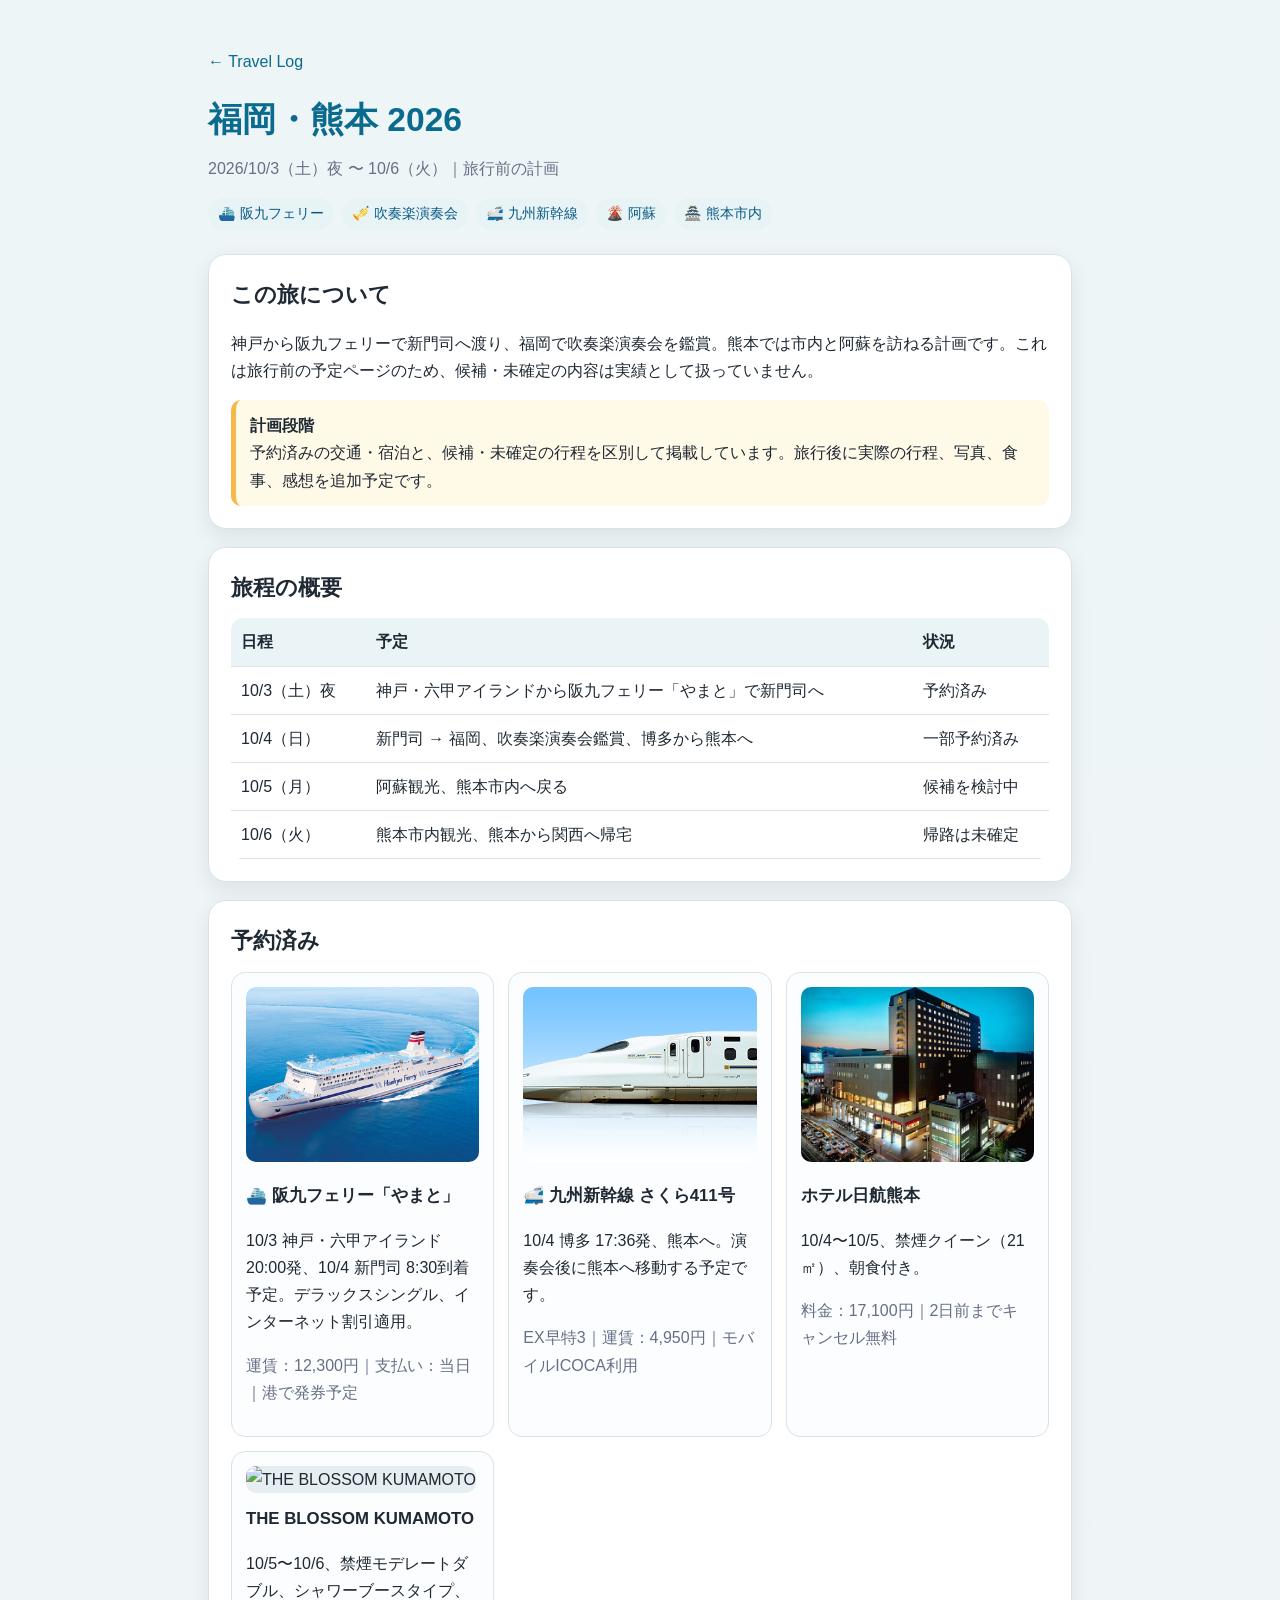
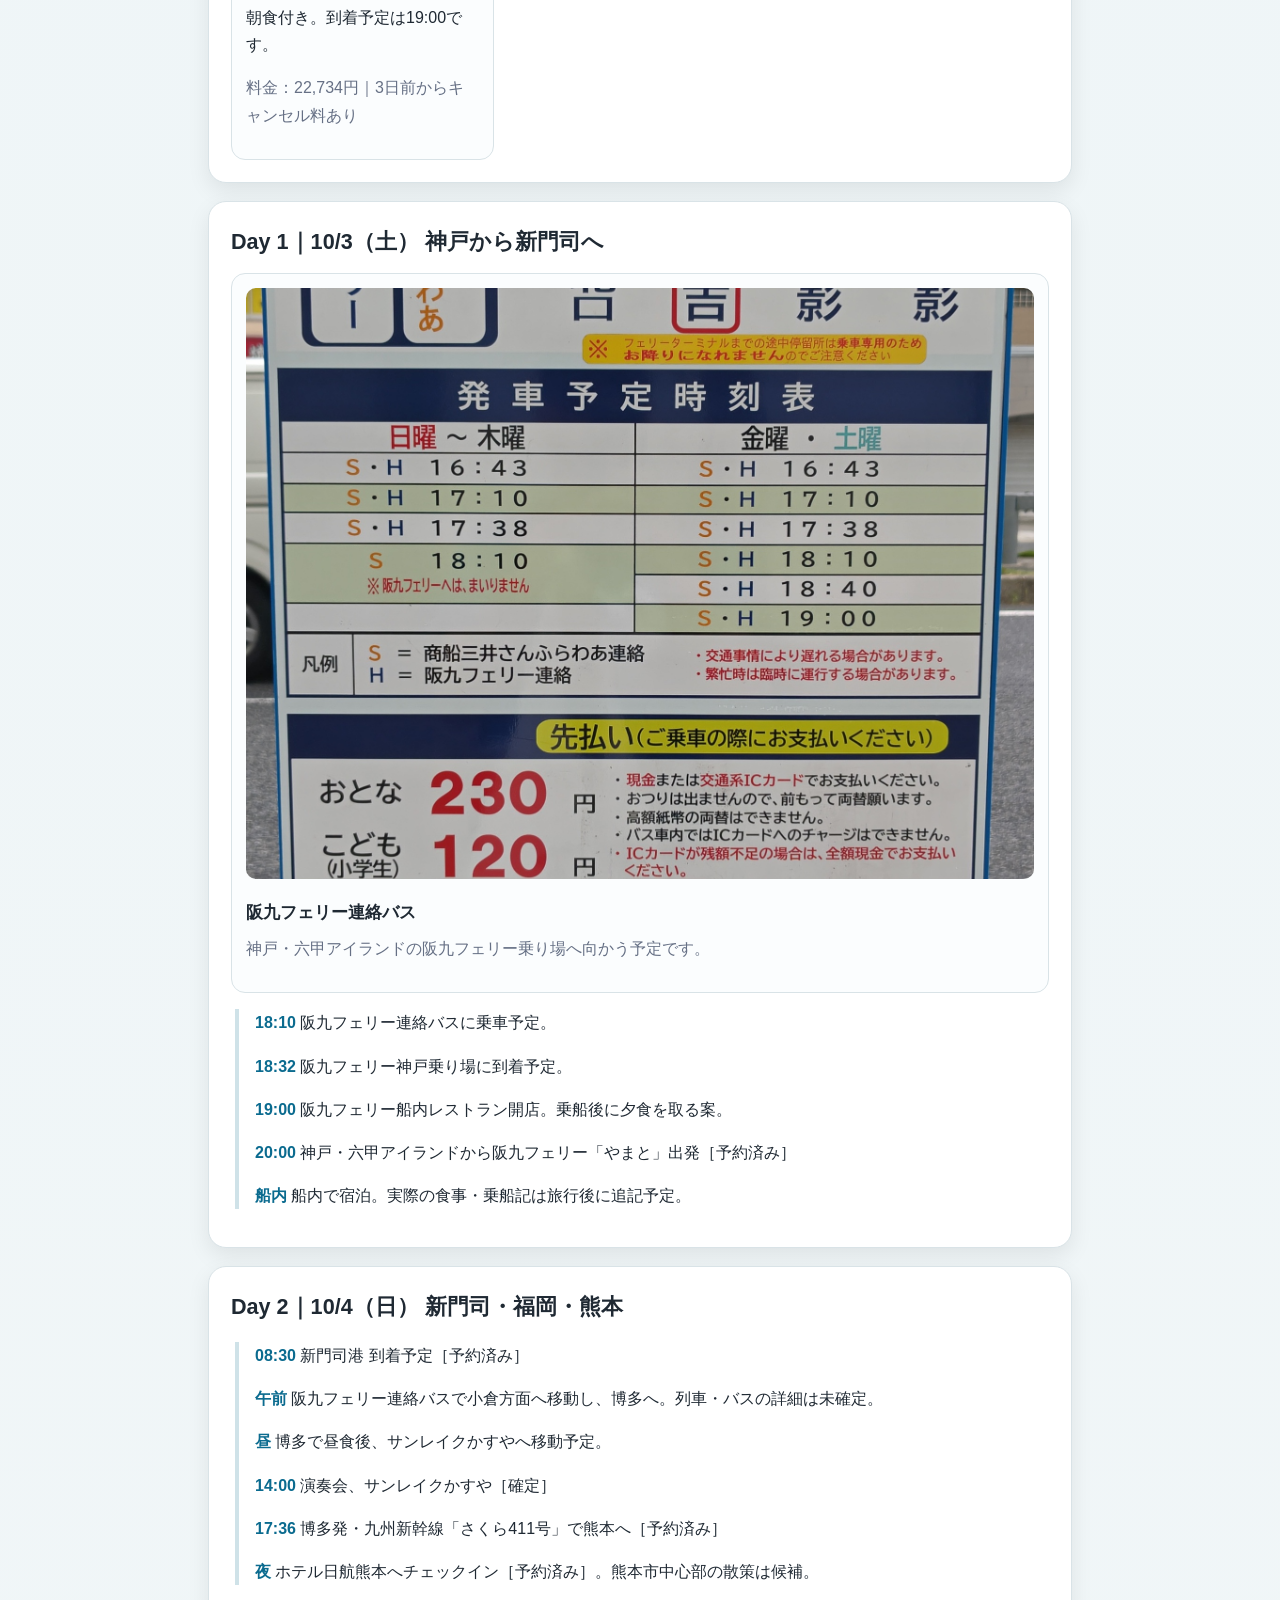
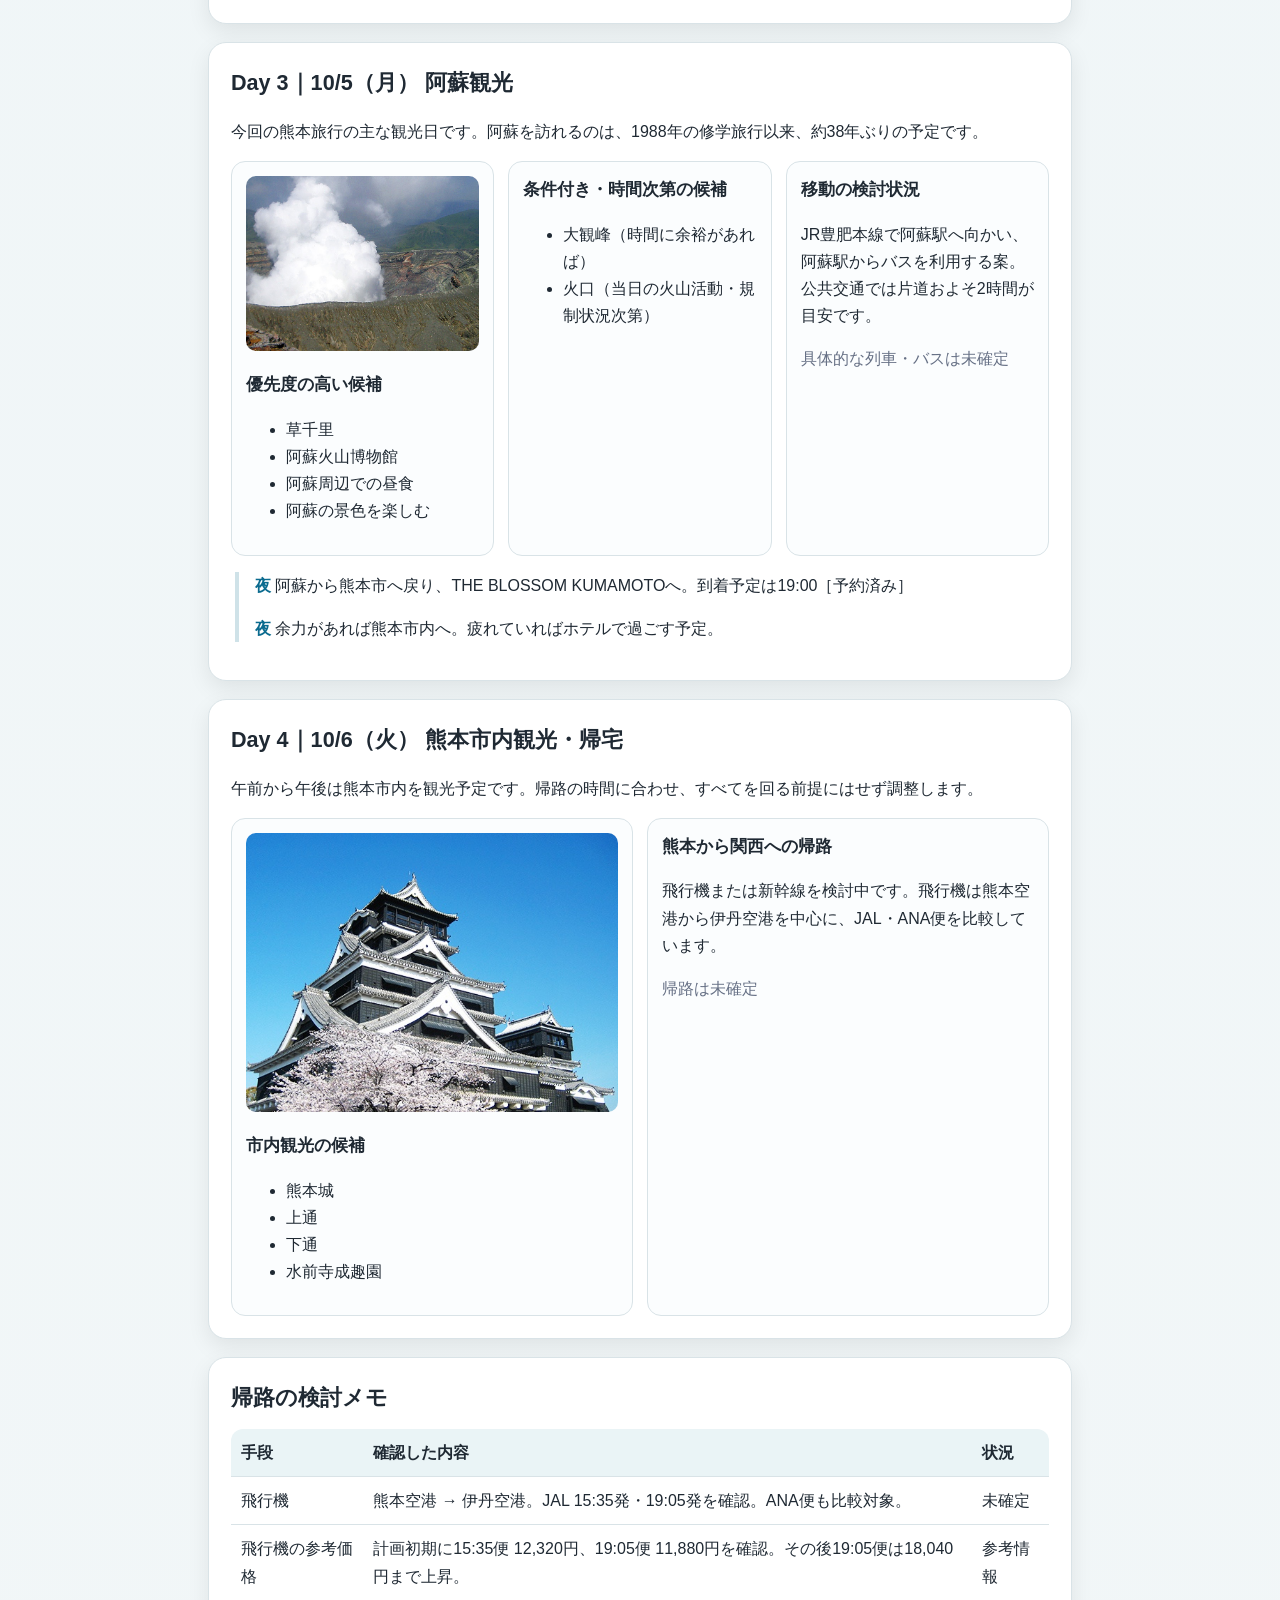
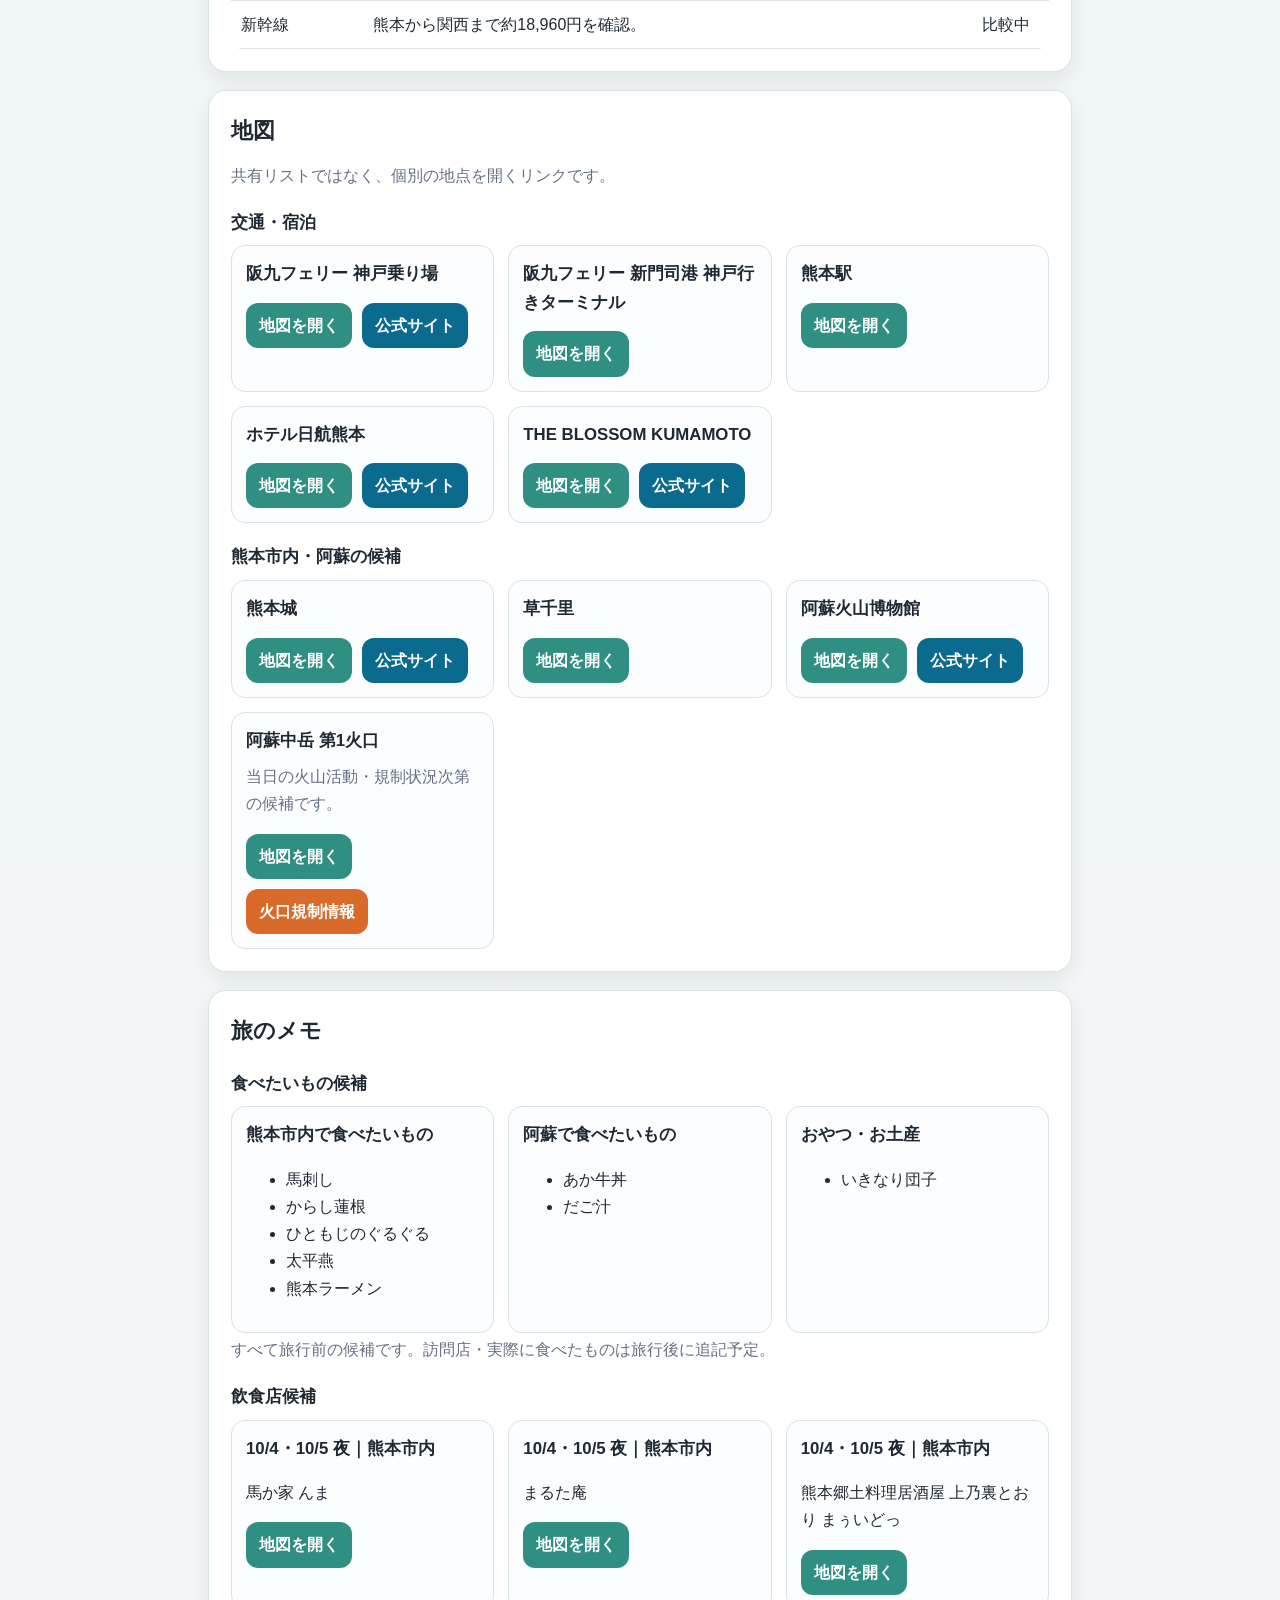
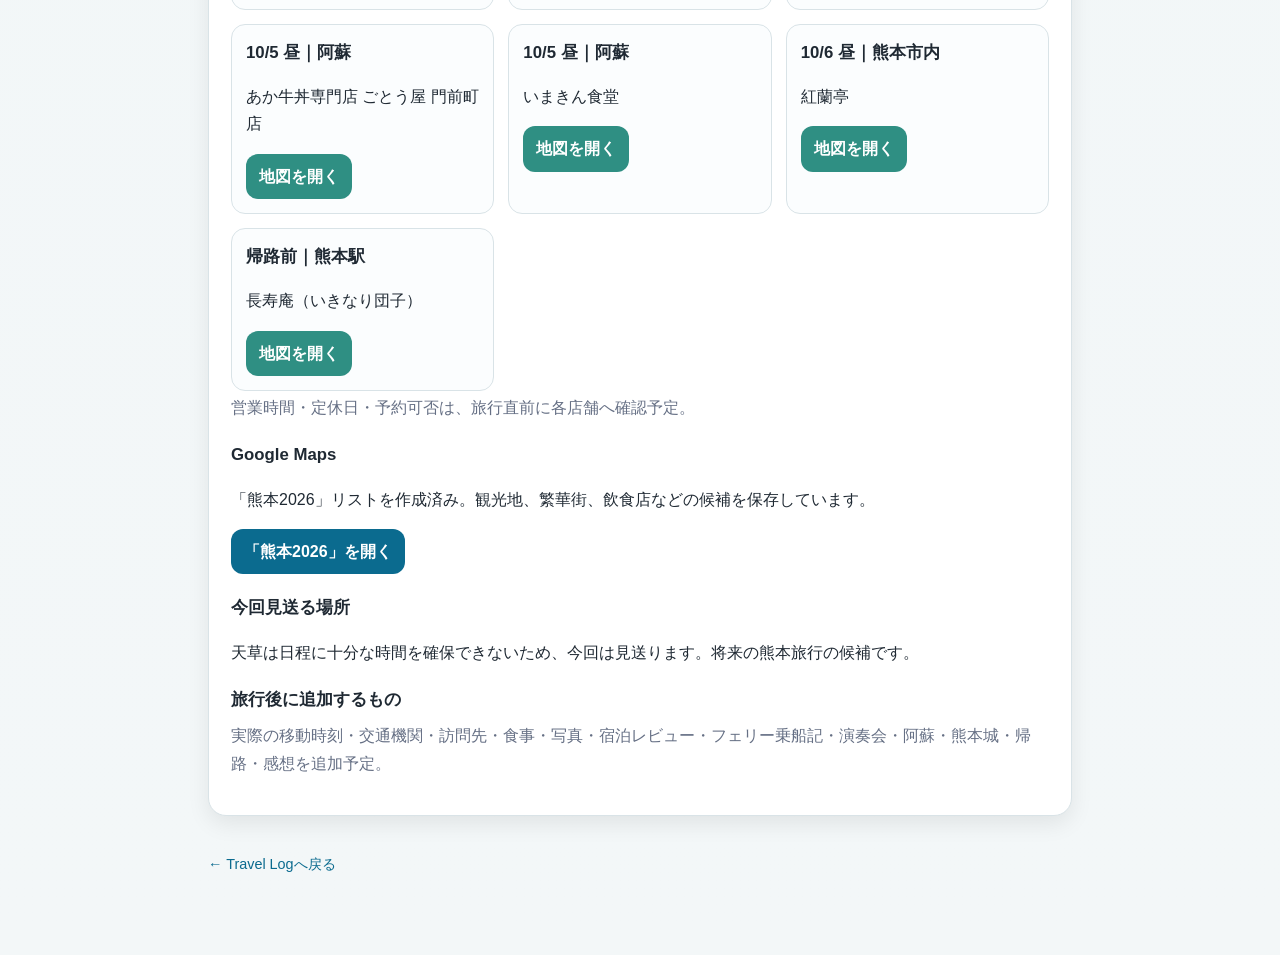
==== 2026/fukuoka-kumamoto/index.html @ e97a5bc7 "20260927 fukuoka-kumamoto" ====
<!doctype html>
<html lang="ja">
<head>
  <meta charset="utf-8">
  <meta name="viewport" content="width=device-width,initial-scale=1">
  <title>福岡・熊本 2026 | Travel Log</title>
  <link rel="stylesheet" href="../../css/style.css">

  <!-- Cloudflare Web Analytics -->
  <script defer src="https://static.cloudflareinsights.com/beacon.min.js" data-cf-beacon='{"token": "0c024e4877604c50bf842f92238aa0e1"}'></script>
  <!-- End Cloudflare Web Analytics -->
</head>
<body>
<main>
  <header>
    <p><a href="../../index.html">← Travel Log</a></p>
    <h1>福岡・熊本 2026</h1>
    <p class="meta">2026/10/3（土）夜 〜 10/6（火）｜旅行前の計画</p>
    <div class="badges">
      <span class="badge">⛴️ 阪九フェリー</span>
      <span class="badge">🎺 吹奏楽演奏会</span>
      <span class="badge">🚅 九州新幹線</span>
      <span class="badge">🌋 阿蘇</span>
      <span class="badge">🏯 熊本市内</span>
    </div>
  </header>

  <section class="card">
    <h2>この旅について</h2>
    <p>神戸から阪九フェリーで新門司へ渡り、福岡で吹奏楽演奏会を鑑賞。熊本では市内と阿蘇を訪ねる計画です。これは旅行前の予定ページのため、候補・未確定の内容は実績として扱っていません。</p>
    <div class="note">
      <strong>計画段階</strong><br>
      予約済みの交通・宿泊と、候補・未確定の行程を区別して掲載しています。旅行後に実際の行程、写真、食事、感想を追加予定です。
    </div>
  </section>

  <section class="card">
    <h2>旅程の概要</h2>
    <table>
      <thead>
        <tr><th>日程</th><th>予定</th><th>状況</th></tr>
      </thead>
      <tbody>
        <tr><td>10/3（土）夜</td><td>神戸・六甲アイランドから阪九フェリー「やまと」で新門司へ</td><td>予約済み</td></tr>
        <tr><td>10/4（日）</td><td>新門司 → 福岡、吹奏楽演奏会鑑賞、博多から熊本へ</td><td>一部予約済み</td></tr>
        <tr><td>10/5（月）</td><td>阿蘇観光、熊本市内へ戻る</td><td>候補を検討中</td></tr>
        <tr><td>10/6（火）</td><td>熊本市内観光、熊本から関西へ帰宅</td><td>帰路は未確定</td></tr>
      </tbody>
    </table>
  </section>

  <section class="card">
    <h2>予約済み</h2>
    <div class="place-grid">
      <div class="place">
        <img class="place-photo" src="images/other_yamato.jpg" alt="阪九フェリー やまと" loading="lazy">
        <h3>⛴️ 阪九フェリー「やまと」</h3>
        <p>10/3 神戸・六甲アイランド 20:00発、10/4 新門司 8:30到着予定。デラックスシングル、インターネット割引適用。</p>
        <p class="meta">運賃：12,300円｜支払い：当日｜港で発券予定</p>
      </div>
      <div class="place">
        <img class="place-photo" src="images/other_sakura.jpg" alt="九州新幹線 さくら" loading="lazy">
        <h3>🚅 九州新幹線 さくら411号</h3>
        <p>10/4 博多 17:36発、熊本へ。演奏会後に熊本へ移動する予定です。</p>
        <p class="meta">EX早特3｜運賃：4,950円｜モバイルICOCA利用</p>
      </div>
      <div class="place">
        <img class="place-photo" src="images/hotel_nikkokumamoto.png" alt="ホテル日航熊本" loading="lazy">
        <h3>ホテル日航熊本</h3>
        <p>10/4〜10/5、禁煙クイーン（21㎡）、朝食付き。</p>
        <p class="meta">料金：17,100円｜2日前までキャンセル無料</p>
      </div>
      <div class="place">
        <img class="place-photo" src="images/hotel_blossomkumamoto.png" alt="THE BLOSSOM KUMAMOTO" loading="lazy">
        <h3>THE BLOSSOM KUMAMOTO</h3>
        <p>10/5〜10/6、禁煙モデレートダブル、シャワーブースタイプ、朝食付き。到着予定は19:00です。</p>
        <p class="meta">料金：22,734円｜3日前からキャンセル料あり</p>
      </div>
    </div>
  </section>

  <section class="card">
    <h2>Day 1｜10/3（土） 神戸から新門司へ</h2>
    <div class="place-grid">
      <div class="place">
        <img class="place-photo" src="images/other_hankyuferrybus.JPG" alt="阪九フェリー神戸乗り場へ向かうバス停" loading="lazy">
        <h3>阪九フェリー連絡バス</h3>
        <p class="meta">神戸・六甲アイランドの阪九フェリー乗り場へ向かう予定です。</p>
      </div>
    </div>
    <div class="timeline">
      <p><span class="time">18:10</span> 阪九フェリー連絡バスに乗車予定。</p>
      <p><span class="time">18:32</span> 阪九フェリー神戸乗り場に到着予定。</p>
      <p><span class="time">19:00</span> 阪九フェリー船内レストラン開店。乗船後に夕食を取る案。</p>
      <p><span class="time">20:00</span> 神戸・六甲アイランドから阪九フェリー「やまと」出発［予約済み］</p>
      <p><span class="time">船内</span> 船内で宿泊。実際の食事・乗船記は旅行後に追記予定。</p>
    </div>
  </section>

  <section class="card">
    <h2>Day 2｜10/4（日） 新門司・福岡・熊本</h2>
    <div class="timeline">
      <p><span class="time">08:30</span> 新門司港 到着予定［予約済み］</p>
      <p><span class="time">午前</span> 阪九フェリー連絡バスで小倉方面へ移動し、博多へ。列車・バスの詳細は未確定。</p>
      <p><span class="time">昼</span> 博多で昼食後、サンレイクかすやへ移動予定。</p>
      <p><span class="time">14:00</span> 演奏会、サンレイクかすや［確定］</p>
      <p><span class="time">17:36</span> 博多発・九州新幹線「さくら411号」で熊本へ［予約済み］</p>
      <p><span class="time">夜</span> ホテル日航熊本へチェックイン［予約済み］。熊本市中心部の散策は候補。</p>
    </div>
  </section>

  <section class="card">
    <h2>Day 3｜10/5（月） 阿蘇観光</h2>
    <p>今回の熊本旅行の主な観光日です。阿蘇を訪れるのは、1988年の修学旅行以来、約38年ぶりの予定です。</p>
    <div class="place-grid">
      <div class="place">
        <img class="place-photo" src="images/other_aso.jpg" alt="阿蘇" loading="lazy">
        <h3>優先度の高い候補</h3>
        <ul>
          <li>草千里</li>
          <li>阿蘇火山博物館</li>
          <li>阿蘇周辺での昼食</li>
          <li>阿蘇の景色を楽しむ</li>
        </ul>
      </div>
      <div class="place">
        <h3>条件付き・時間次第の候補</h3>
        <ul>
          <li>大観峰（時間に余裕があれば）</li>
          <li>火口（当日の火山活動・規制状況次第）</li>
        </ul>
      </div>
      <div class="place">
        <h3>移動の検討状況</h3>
        <p>JR豊肥本線で阿蘇駅へ向かい、阿蘇駅からバスを利用する案。公共交通では片道およそ2時間が目安です。</p>
        <p class="meta">具体的な列車・バスは未確定</p>
      </div>
    </div>
    <div class="timeline">
      <p><span class="time">夜</span> 阿蘇から熊本市へ戻り、THE BLOSSOM KUMAMOTOへ。到着予定は19:00［予約済み］</p>
      <p><span class="time">夜</span> 余力があれば熊本市内へ。疲れていればホテルで過ごす予定。</p>
    </div>
  </section>

  <section class="card">
    <h2>Day 4｜10/6（火） 熊本市内観光・帰宅</h2>
    <p>午前から午後は熊本市内を観光予定です。帰路の時間に合わせ、すべてを回る前提にはせず調整します。</p>
    <div class="place-grid">
      <div class="place">
        <img class="place-photo" src="images/other_kumamotojo.jpg" alt="熊本城" loading="lazy">
        <h3>市内観光の候補</h3>
        <ul>
          <li>熊本城</li>
          <li>上通</li>
          <li>下通</li>
          <li>水前寺成趣園</li>
        </ul>
      </div>
      <div class="place">
        <h3>熊本から関西への帰路</h3>
        <p>飛行機または新幹線を検討中です。飛行機は熊本空港から伊丹空港を中心に、JAL・ANA便を比較しています。</p>
        <p class="meta">帰路は未確定</p>
      </div>
    </div>
  </section>

  <section class="card">
    <h2>帰路の検討メモ</h2>
    <table>
      <thead>
        <tr><th>手段</th><th>確認した内容</th><th>状況</th></tr>
      </thead>
      <tbody>
        <tr><td>飛行機</td><td>熊本空港 → 伊丹空港。JAL 15:35発・19:05発を確認。ANA便も比較対象。</td><td>未確定</td></tr>
        <tr><td>飛行機の参考価格</td><td>計画初期に15:35便 12,320円、19:05便 11,880円を確認。その後19:05便は18,040円まで上昇。</td><td>参考情報</td></tr>
        <tr><td>新幹線</td><td>熊本から関西まで約18,960円を確認。</td><td>比較中</td></tr>
      </tbody>
    </table>
  </section>

  <section class="card">
    <h2>地図</h2>
    <p class="meta">共有リストではなく、個別の地点を開くリンクです。</p>
    <h3>交通・宿泊</h3>
    <div class="place-grid">
      <div class="place">
        <h3>阪九フェリー 神戸乗り場</h3>
        <div class="button-row">
          <a class="button secondary" href="https://maps.app.goo.gl/vDX3DubuxHHua3Qx8" target="_blank" rel="noopener">地図を開く</a>
          <a class="button" href="https://www.han9f.co.jp/" target="_blank" rel="noopener">公式サイト</a>
        </div>
      </div>
      <div class="place">
        <h3>阪九フェリー 新門司港 神戸行きターミナル</h3>
        <div class="button-row">
          <a class="button secondary" href="https://maps.app.goo.gl/SnzYdfah27Cgk9i98" target="_blank" rel="noopener">地図を開く</a>
        </div>
      </div>
      <div class="place">
        <h3>熊本駅</h3>
        <div class="button-row">
          <a class="button secondary" href="https://maps.app.goo.gl/HDaE3aZCy8epn8R88" target="_blank" rel="noopener">地図を開く</a>
        </div>
      </div>
      <div class="place">
        <h3>ホテル日航熊本</h3>
        <div class="button-row">
          <a class="button secondary" href="https://maps.app.goo.gl/GD3pMfa78LuK81sn6" target="_blank" rel="noopener">地図を開く</a>
          <a class="button" href="https://nikko-kumamoto.co.jp/" target="_blank" rel="noopener">公式サイト</a>
        </div>
      </div>
      <div class="place">
        <h3>THE BLOSSOM KUMAMOTO</h3>
        <div class="button-row">
          <a class="button secondary" href="https://maps.app.goo.gl/rBSebyi8wD3H2qhm7" target="_blank" rel="noopener">地図を開く</a>
          <a class="button" href="https://www.jrk-hotels.co.jp/Kumamoto/" target="_blank" rel="noopener">公式サイト</a>
        </div>
      </div>
    </div>
    <h3>熊本市内・阿蘇の候補</h3>
    <div class="place-grid">
      <div class="place">
        <h3>熊本城</h3>
        <div class="button-row">
          <a class="button secondary" href="https://maps.app.goo.gl/HKz99BaNLBRVAtDQ7" target="_blank" rel="noopener">地図を開く</a>
          <a class="button" href="https://castle.kumamoto-guide.jp/" target="_blank" rel="noopener">公式サイト</a>
        </div>
      </div>
      <div class="place">
        <h3>草千里</h3>
        <div class="button-row">
          <a class="button secondary" href="https://maps.app.goo.gl/GfqpwT7FCfYALSiw6" target="_blank" rel="noopener">地図を開く</a>
        </div>
      </div>
      <div class="place">
        <h3>阿蘇火山博物館</h3>
        <div class="button-row">
          <a class="button secondary" href="https://maps.app.goo.gl/TD3xXcCqLLiMMCBb7" target="_blank" rel="noopener">地図を開く</a>
          <a class="button" href="https://asomuse.jp/" target="_blank" rel="noopener">公式サイト</a>
        </div>
      </div>
      <div class="place">
        <h3>阿蘇中岳 第1火口</h3>
        <p class="meta">当日の火山活動・規制状況次第の候補です。</p>
        <div class="button-row">
          <a class="button secondary" href="https://maps.app.goo.gl/Ax4ZLXFwHjq72H9S9" target="_blank" rel="noopener">地図を開く</a>
          <a class="button accent" href="https://www.aso-volcano.jp/" target="_blank" rel="noopener">火口規制情報</a>
        </div>
      </div>
    </div>
  </section>

  <section class="card">
    <h2>旅のメモ</h2>
    <h3>食べたいもの候補</h3>
    <div class="place-grid">
      <div class="place">
        <h3>熊本市内で食べたいもの</h3>
        <ul>
          <li>馬刺し</li>
          <li>からし蓮根</li>
          <li>ひともじのぐるぐる</li>
          <li>太平燕</li>
          <li>熊本ラーメン</li>
        </ul>
      </div>
      <div class="place">
        <h3>阿蘇で食べたいもの</h3>
        <ul>
          <li>あか牛丼</li>
          <li>だご汁</li>
        </ul>
      </div>
      <div class="place">
        <h3>おやつ・お土産</h3>
        <ul>
          <li>いきなり団子</li>
        </ul>
      </div>
    </div>
    <p class="meta">すべて旅行前の候補です。訪問店・実際に食べたものは旅行後に追記予定。</p>
    <h3>飲食店候補</h3>
    <div class="place-grid">
      <div class="place">
        <h3>10/4・10/5 夜｜熊本市内</h3>
        <p>馬か家 んま</p>
        <div class="button-row">
          <a class="button secondary" href="https://maps.app.goo.gl/zhsts8KTVavUEynr7" target="_blank" rel="noopener">地図を開く</a>
        </div>
      </div>
      <div class="place">
        <h3>10/4・10/5 夜｜熊本市内</h3>
        <p>まるた庵</p>
        <div class="button-row">
          <a class="button secondary" href="https://maps.app.goo.gl/P9LoUwKSpuniPgQ18" target="_blank" rel="noopener">地図を開く</a>
        </div>
      </div>
      <div class="place">
        <h3>10/4・10/5 夜｜熊本市内</h3>
        <p>熊本郷土料理居酒屋 上乃裏とおり まぅいどっ</p>
        <div class="button-row">
          <a class="button secondary" href="https://maps.app.goo.gl/GYxENbLEgB3WcSqA9" target="_blank" rel="noopener">地図を開く</a>
        </div>
      </div>
      <div class="place">
        <h3>10/5 昼｜阿蘇</h3>
        <p>あか牛丼専門店 ごとう屋 門前町店</p>
        <div class="button-row">
          <a class="button secondary" href="https://maps.app.goo.gl/WgizgoGZ43qmZzW4A" target="_blank" rel="noopener">地図を開く</a>
        </div>
      </div>
      <div class="place">
        <h3>10/5 昼｜阿蘇</h3>
        <p>いまきん食堂</p>
        <div class="button-row">
          <a class="button secondary" href="https://maps.app.goo.gl/5D3wp8bxic4fYks16" target="_blank" rel="noopener">地図を開く</a>
        </div>
      </div>
      <div class="place">
        <h3>10/6 昼｜熊本市内</h3>
        <p>紅蘭亭</p>
        <div class="button-row">
          <a class="button secondary" href="https://maps.app.goo.gl/DnodKLffwJfY4shJ7" target="_blank" rel="noopener">地図を開く</a>
        </div>
      </div>
      <div class="place">
        <h3>帰路前｜熊本駅</h3>
        <p>長寿庵（いきなり団子）</p>
        <div class="button-row">
          <a class="button secondary" href="https://maps.app.goo.gl/s5JjTfBzedAHP5SQ9" target="_blank" rel="noopener">地図を開く</a>
        </div>
      </div>
    </div>
    <p class="meta">営業時間・定休日・予約可否は、旅行直前に各店舗へ確認予定。</p>
    <h3>Google Maps</h3>
    <p>「熊本2026」リストを作成済み。観光地、繁華街、飲食店などの候補を保存しています。</p>
    <div class="button-row">
      <a class="button" href="https://maps.app.goo.gl/i3bZfHiESnJZJgGG7" target="_blank" rel="noopener">「熊本2026」を開く</a>
    </div>
    <h3>今回見送る場所</h3>
    <p>天草は日程に十分な時間を確保できないため、今回は見送ります。将来の熊本旅行の候補です。</p>
    <h3>旅行後に追加するもの</h3>
    <p class="meta">実際の移動時刻・交通機関・訪問先・食事・写真・宿泊レビュー・フェリー乗船記・演奏会・阿蘇・熊本城・帰路・感想を追加予定。</p>
  </section>

  <footer>
    <p><a href="../../index.html">← Travel Logへ戻る</a></p>
  </footer>
</main>
</body>
</html>
---- css/style.css ----
:root{
  --bg:#f3f7f8;
  --card:#ffffff;
  --ink:#1f2933;
  --muted:#667085;
  --brand:#0b6b8f;
  --brand2:#2f8f83;
  --accent:#d86b2a;
  --line:#d9e3e7;
  --shadow:0 8px 22px rgba(0,0,0,.08);
}
*{box-sizing:border-box}
body{
  margin:0;
  font-family:-apple-system,BlinkMacSystemFont,"Segoe UI","Hiragino Sans","Yu Gothic",Meiryo,sans-serif;
  color:var(--ink);
  background:linear-gradient(180deg,#eef5f7 0%,var(--bg) 100%);
  line-height:1.7;
}
main{max-width:900px;margin:0 auto;padding:32px 18px 64px}
header{margin:16px 0 24px}
h1{color:var(--brand);font-size:2.1rem;margin:.2em 0}
h2{font-size:1.35rem;margin:0 0 12px}
h3{font-size:1.05rem;margin:20px 0 8px}
a{color:var(--brand);text-decoration:none}
a:hover{text-decoration:underline}
.card{
  background:var(--card);
  border:1px solid var(--line);
  border-radius:18px;
  padding:22px;
  margin:18px 0;
  box-shadow:var(--shadow);
}
.badges{display:flex;flex-wrap:wrap;gap:8px;margin:12px 0}
.badge{
  display:inline-block;
  padding:4px 10px;
  border-radius:999px;
  background:#e7f3f5;
  color:#075985;
  font-size:.88rem;
}
.meta{color:var(--muted);margin:.2em 0 1em}
.button-row{display:flex;flex-wrap:wrap;gap:10px;margin-top:14px}
.button{
  display:inline-block;
  padding:9px 13px;
  border-radius:12px;
  background:var(--brand);
  color:white;
  font-weight:700;
}
.button:hover{text-decoration:none;filter:brightness(.96)}
.button.secondary{background:var(--brand2)}
.button.accent{background:var(--accent)}
.timeline{
  border-left:4px solid #cfe2e8;
  padding-left:16px;
  margin-left:4px;
}
.time{
  font-weight:700;
  color:var(--brand);
  white-space:nowrap;
}
table{
  width:100%;
  border-collapse:collapse;
  background:white;
  border-radius:12px;
  overflow:hidden;
}
td,th{
  border-bottom:1px solid var(--line);
  padding:10px;
  vertical-align:top;
}
th{background:#eaf4f6;text-align:left}
.place-grid{
  display:grid;
  grid-template-columns:repeat(auto-fit,minmax(240px,1fr));
  gap:14px;
}
.place{
  border:1px solid var(--line);
  border-radius:14px;
  padding:14px;
  background:#fbfdfe;
}
.place-photo{
  width:100%;
  aspect-ratio:4/3;
  object-fit:cover;
  border-radius:10px;
  margin-bottom:12px;
  background:#e7eef1;
}
.archive-image-link{
  display:block;
}
.archive-map{
  display:block;
  width:100%;
  border:1px solid var(--line);
  border-radius:12px;
  background:#e7eef1;
}
.archive-document-grid{
  display:grid;
  grid-template-columns:repeat(auto-fit,minmax(260px,1fr));
  gap:14px;
}
.archive-document-grid img{
  display:block;
  width:100%;
  border:1px solid var(--line);
  border-radius:12px;
  background:#e7eef1;
}
.archive-ticket-grid{
  display:grid;
  grid-template-columns:repeat(auto-fit,minmax(300px,1fr));
  gap:14px;
  margin-top:18px;
}
.archive-ticket-grid img{
  display:block;
  width:100%;
  border:1px solid var(--line);
  border-radius:12px;
  background:#e7eef1;
}
.archive-feature{
  display:grid;
  grid-template-columns:minmax(200px,300px) 1fr;
  gap:18px;
  align-items:center;
  margin:18px 0;
  padding:14px;
  border:1px solid var(--line);
  border-radius:14px;
  background:#fbfdfe;
}
.archive-feature img{
  display:block;
  width:100%;
  border-radius:10px;
  border:1px solid var(--line);
}
.archive-feature h3{margin-top:0}
.archive-postcard-grid{
  display:grid;
  grid-template-columns:repeat(auto-fit,minmax(190px,1fr));
  gap:14px;
}
.archive-postcard-grid figure{
  margin:0;
  border:1px solid var(--line);
  border-radius:12px;
  overflow:hidden;
  background:#fbfdfe;
}
.archive-postcard-grid img{
  display:block;
  width:100%;
  aspect-ratio:4/3;
  object-fit:cover;
  background:#e7eef1;
}
.archive-postcard-grid figcaption{
  padding:8px 10px;
  font-weight:700;
}
.place h3{margin-top:0}
.food-grid{
  display:grid;
  grid-template-columns:repeat(auto-fit,minmax(150px,1fr));
  gap:12px;
  margin:8px 0 14px;
}
.food-item{
  border:1px solid var(--line);
  border-radius:12px;
  overflow:hidden;
  background:#fbfdfe;
}
.food-item img{
  display:block;
  width:100%;
  aspect-ratio:4/3;
  object-fit:cover;
  background:#e7eef1;
}
.food-item span{
  display:block;
  padding:8px 10px;
  font-weight:700;
}
.weather-grid{
  display:grid;
  grid-template-columns:repeat(auto-fit,minmax(140px,1fr));
  gap:12px;
  margin:12px 0;
}
.weather-item{
  border:1px solid var(--line);
  border-radius:12px;
  padding:12px;
  background:#fbfdfe;
}
.weather-item strong,
.weather-item span{
  display:block;
}
.weather-main{
  margin:6px 0;
  font-weight:700;
}
.note{
  background:#fff9e8;
  border-left:5px solid #f5b84b;
  padding:12px 14px;
  border-radius:10px;
}
footer{color:var(--muted);font-size:.9rem;margin-top:36px}
@media (prefers-color-scheme: dark){
  :root{--bg:#0f1720;--card:#17212b;--ink:#e5edf2;--muted:#a8b3bd;--line:#2b3945;--shadow:0 8px 24px rgba(0,0,0,.25)}
  body{background:#0f1720}
  .badge{background:#123348;color:#b9ecff}
  table{background:var(--card)}
  th{background:#152c38}
  .place{background:#14202a}
  .archive-postcard-grid figure{background:#14202a}
  .archive-feature{background:#14202a}
  .food-item{background:#14202a}
  .weather-item{background:#14202a}
  .note{background:#2b2412}
}
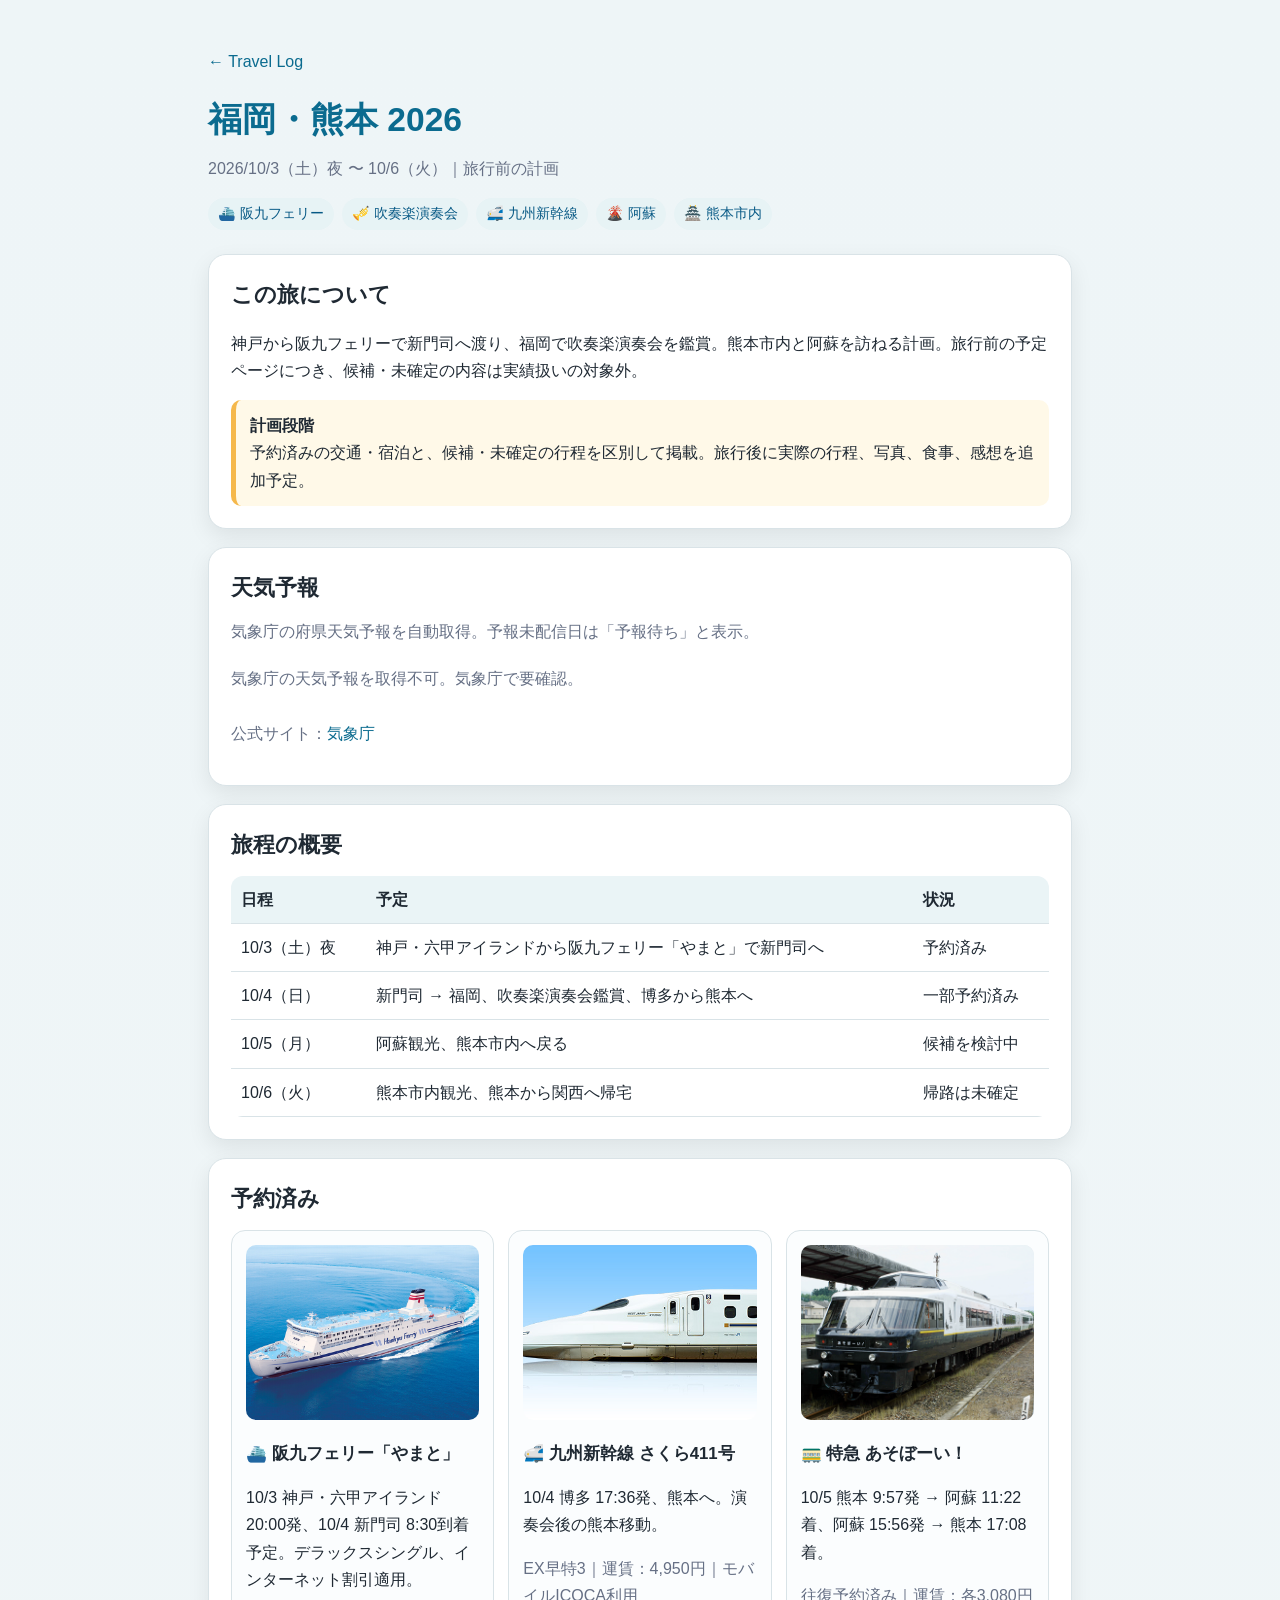
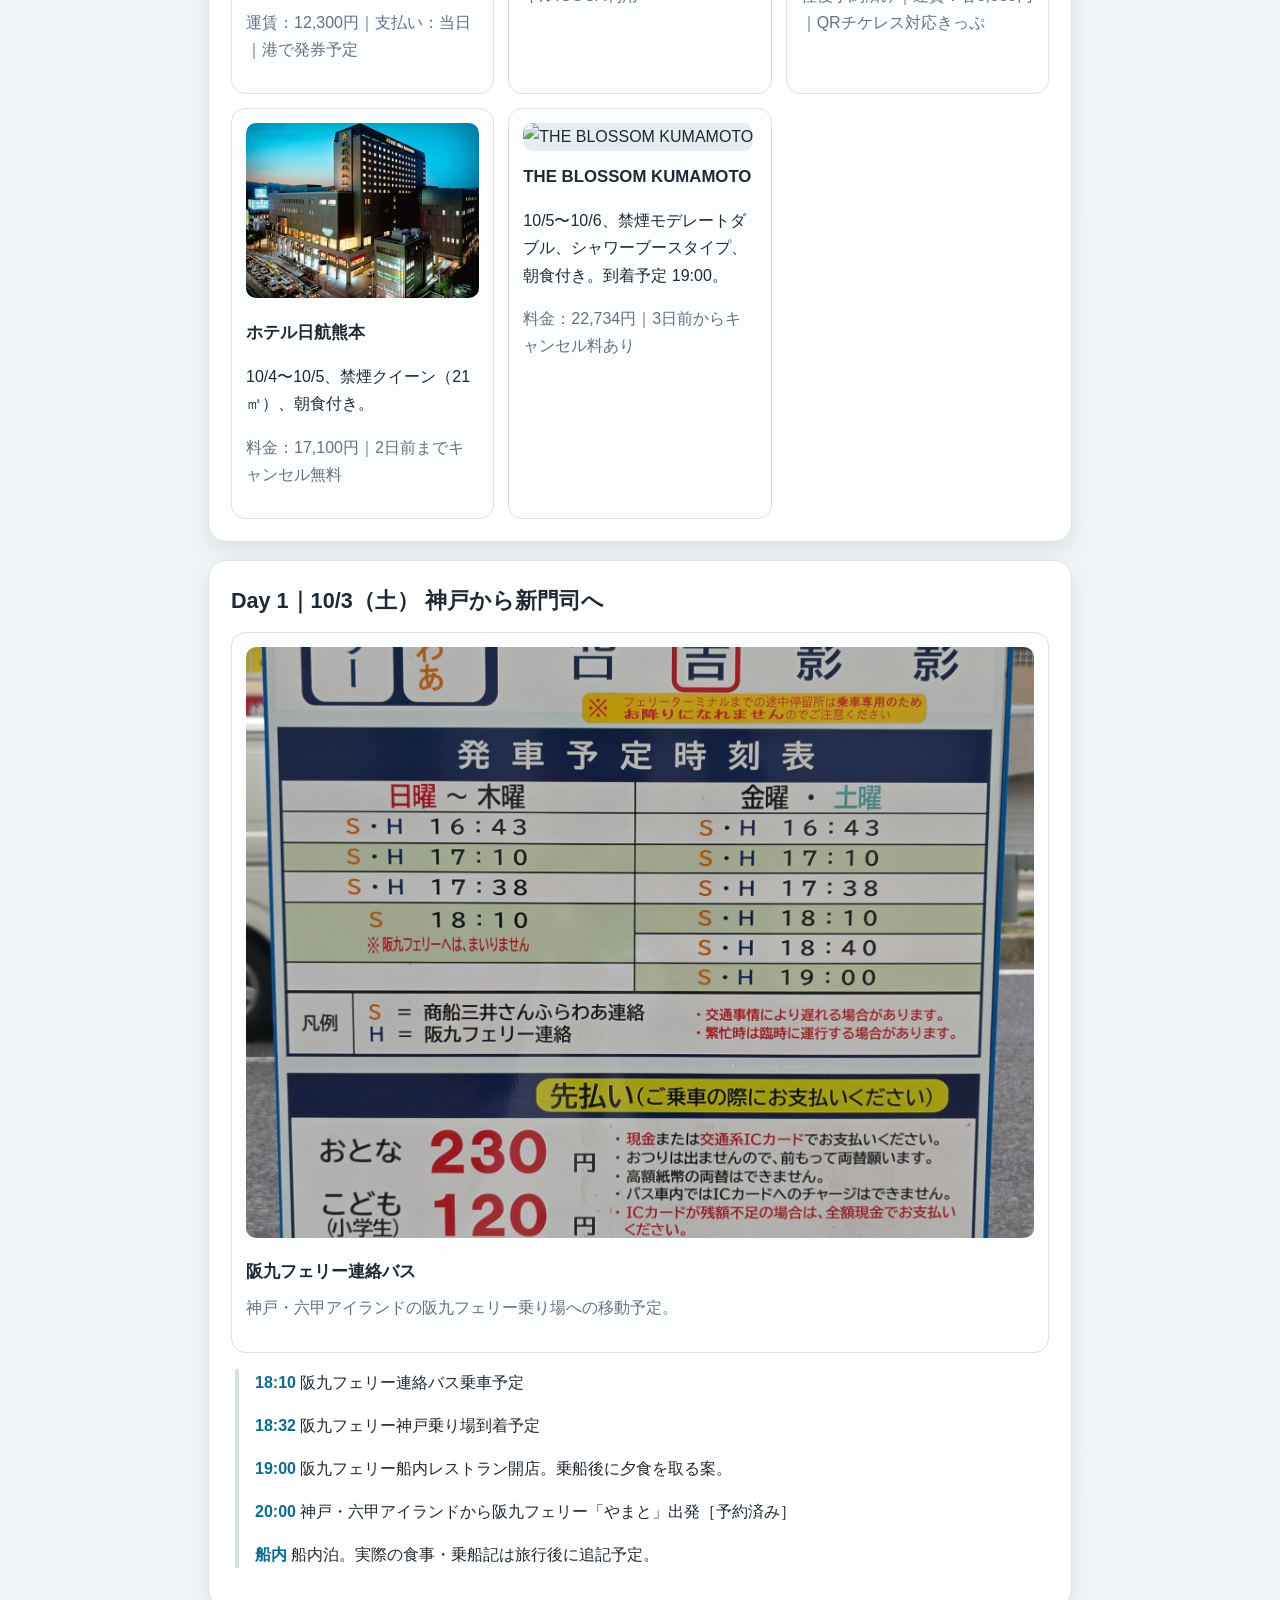
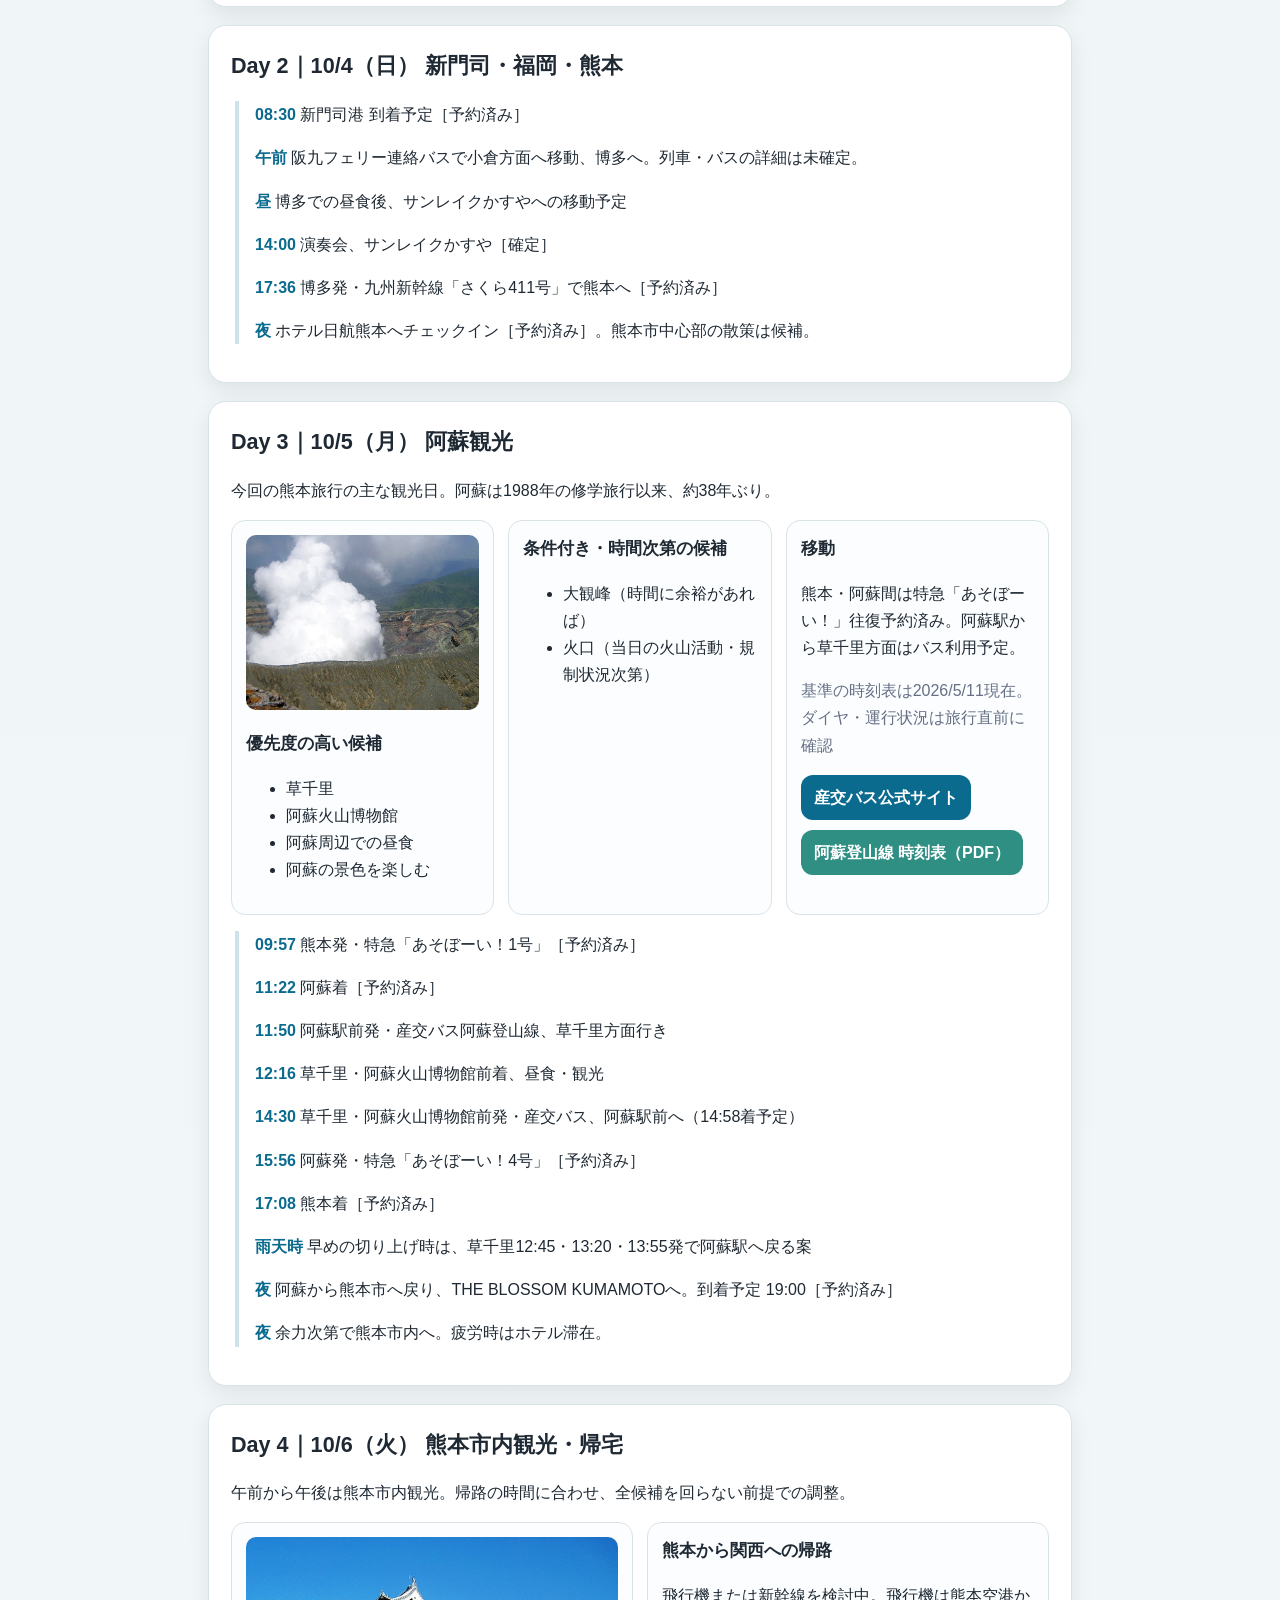
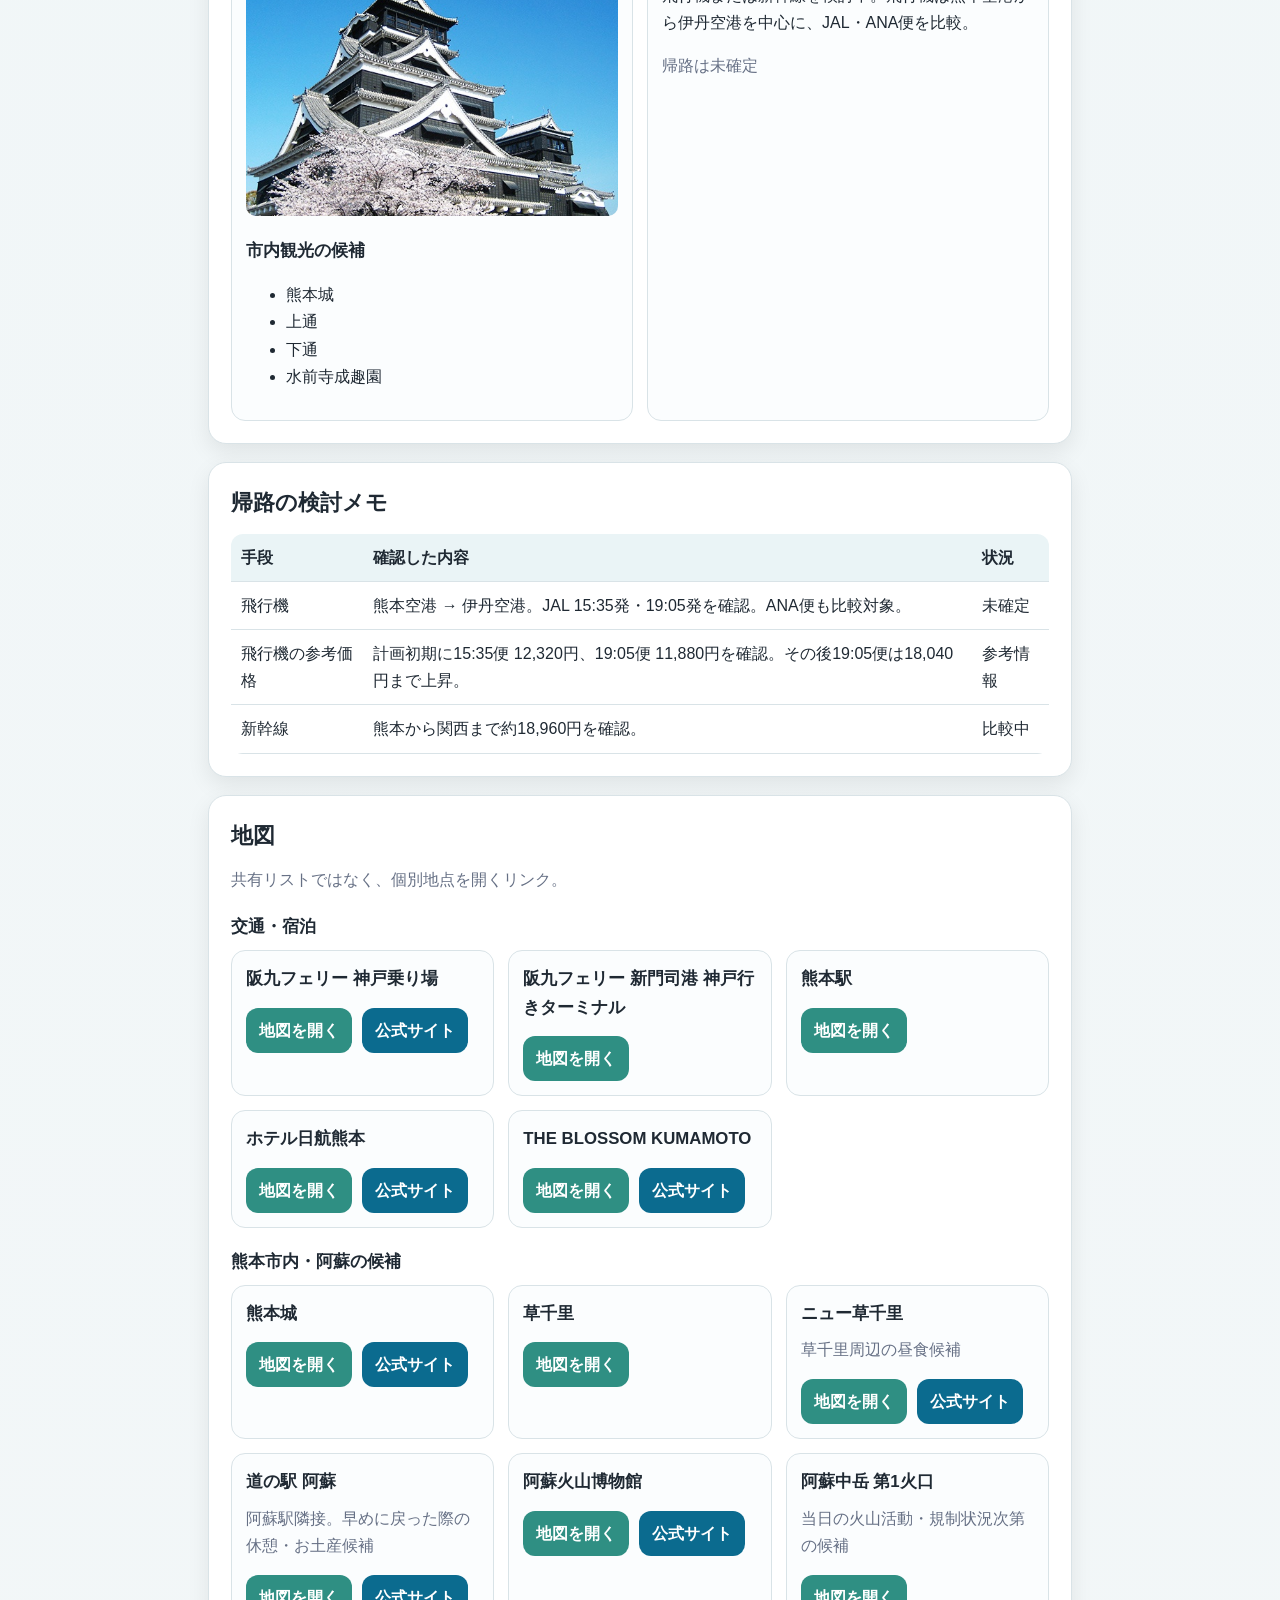
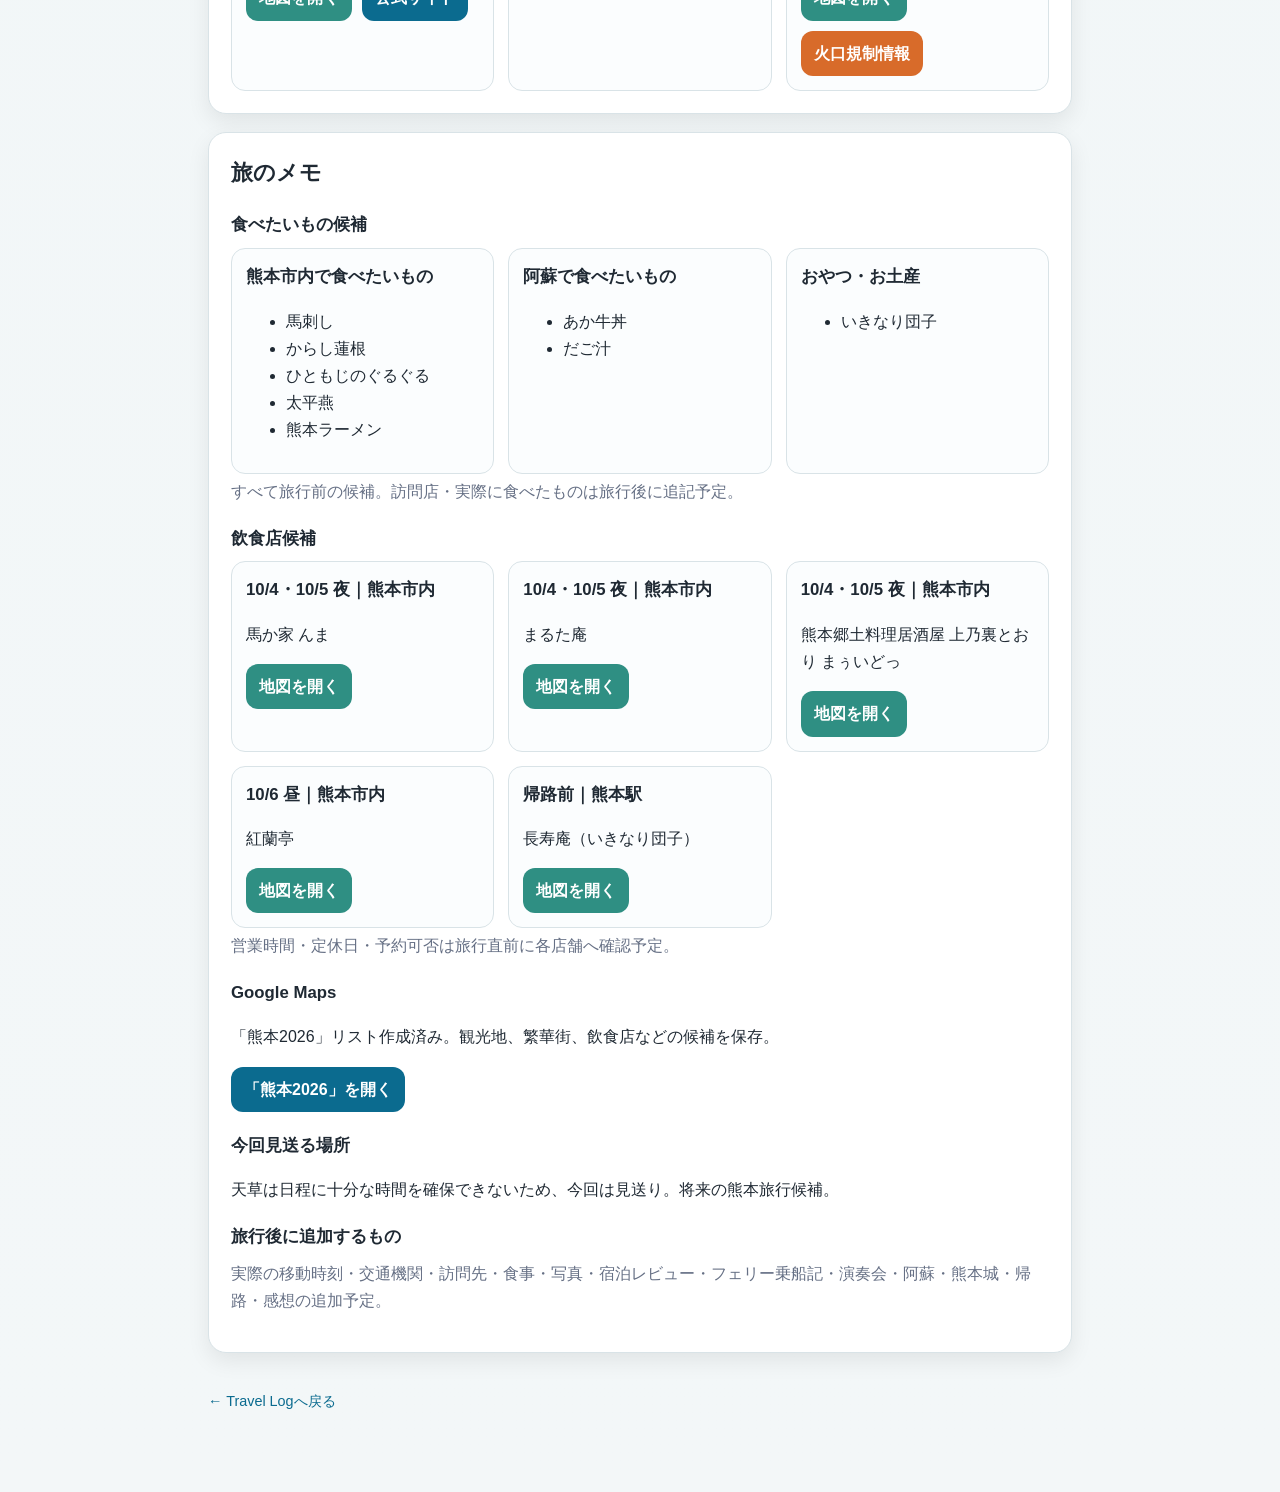
==== commit bf455b62: "20260927 fukuoka-kumamoto" ====
--- a/2026/fukuoka-kumamoto/index.html
+++ b/2026/fukuoka-kumamoto/index.html
@@ -27,11 +27,20 @@
 
   <section class="card">
     <h2>この旅について</h2>
-    <p>神戸から阪九フェリーで新門司へ渡り、福岡で吹奏楽演奏会を鑑賞。熊本では市内と阿蘇を訪ねる計画です。これは旅行前の予定ページのため、候補・未確定の内容は実績として扱っていません。</p>
+    <p>神戸から阪九フェリーで新門司へ渡り、福岡で吹奏楽演奏会を鑑賞。熊本市内と阿蘇を訪ねる計画。旅行前の予定ページにつき、候補・未確定の内容は実績扱いの対象外。</p>
     <div class="note">
       <strong>計画段階</strong><br>
-      予約済みの交通・宿泊と、候補・未確定の行程を区別して掲載しています。旅行後に実際の行程、写真、食事、感想を追加予定です。
-    </div>
+      予約済みの交通・宿泊と、候補・未確定の行程を区別して掲載。旅行後に実際の行程、写真、食事、感想を追加予定。
+    </div>
+  </section>
+
+  <section class="card">
+    <h2>天気予報</h2>
+    <p class="meta">気象庁の府県天気予報を自動取得。予報未配信日は「予報待ち」と表示。</p>
+    <div id="weather-forecast" class="weather-grid" aria-live="polite">
+      <p class="meta">天気予報を読み込み中...</p>
+    </div>
+    <p class="meta">公式サイト：<a href="https://www.jma.go.jp/bosai/forecast/" target="_blank" rel="noopener">気象庁</a></p>
   </section>
 
   <section class="card">
@@ -61,8 +70,14 @@
       <div class="place">
         <img class="place-photo" src="images/other_sakura.jpg" alt="九州新幹線 さくら" loading="lazy">
         <h3>🚅 九州新幹線 さくら411号</h3>
-        <p>10/4 博多 17:36発、熊本へ。演奏会後に熊本へ移動する予定です。</p>
+        <p>10/4 博多 17:36発、熊本へ。演奏会後の熊本移動。</p>
         <p class="meta">EX早特3｜運賃：4,950円｜モバイルICOCA利用</p>
+      </div>
+      <div class="place">
+        <img class="place-photo" src="images/other_asoboi.png" alt="特急 あそぼーい！" loading="lazy">
+        <h3>🚃 特急 あそぼーい！</h3>
+        <p>10/5 熊本 9:57発 → 阿蘇 11:22着、阿蘇 15:56発 → 熊本 17:08着。</p>
+        <p class="meta">往復予約済み｜運賃：各3,080円｜QRチケレス対応きっぷ</p>
       </div>
       <div class="place">
         <img class="place-photo" src="images/hotel_nikkokumamoto.png" alt="ホテル日航熊本" loading="lazy">
@@ -73,7 +88,7 @@
       <div class="place">
         <img class="place-photo" src="images/hotel_blossomkumamoto.png" alt="THE BLOSSOM KUMAMOTO" loading="lazy">
         <h3>THE BLOSSOM KUMAMOTO</h3>
-        <p>10/5〜10/6、禁煙モデレートダブル、シャワーブースタイプ、朝食付き。到着予定は19:00です。</p>
+        <p>10/5〜10/6、禁煙モデレートダブル、シャワーブースタイプ、朝食付き。到着予定 19:00。</p>
         <p class="meta">料金：22,734円｜3日前からキャンセル料あり</p>
       </div>
     </div>
@@ -85,15 +100,15 @@
       <div class="place">
         <img class="place-photo" src="images/other_hankyuferrybus.JPG" alt="阪九フェリー神戸乗り場へ向かうバス停" loading="lazy">
         <h3>阪九フェリー連絡バス</h3>
-        <p class="meta">神戸・六甲アイランドの阪九フェリー乗り場へ向かう予定です。</p>
+        <p class="meta">神戸・六甲アイランドの阪九フェリー乗り場への移動予定。</p>
       </div>
     </div>
     <div class="timeline">
-      <p><span class="time">18:10</span> 阪九フェリー連絡バスに乗車予定。</p>
-      <p><span class="time">18:32</span> 阪九フェリー神戸乗り場に到着予定。</p>
+      <p><span class="time">18:10</span> 阪九フェリー連絡バス乗車予定</p>
+      <p><span class="time">18:32</span> 阪九フェリー神戸乗り場到着予定</p>
       <p><span class="time">19:00</span> 阪九フェリー船内レストラン開店。乗船後に夕食を取る案。</p>
       <p><span class="time">20:00</span> 神戸・六甲アイランドから阪九フェリー「やまと」出発［予約済み］</p>
-      <p><span class="time">船内</span> 船内で宿泊。実際の食事・乗船記は旅行後に追記予定。</p>
+      <p><span class="time">船内</span> 船内泊。実際の食事・乗船記は旅行後に追記予定。</p>
     </div>
   </section>
 
@@ -101,8 +116,8 @@
     <h2>Day 2｜10/4（日） 新門司・福岡・熊本</h2>
     <div class="timeline">
       <p><span class="time">08:30</span> 新門司港 到着予定［予約済み］</p>
-      <p><span class="time">午前</span> 阪九フェリー連絡バスで小倉方面へ移動し、博多へ。列車・バスの詳細は未確定。</p>
-      <p><span class="time">昼</span> 博多で昼食後、サンレイクかすやへ移動予定。</p>
+      <p><span class="time">午前</span> 阪九フェリー連絡バスで小倉方面へ移動、博多へ。列車・バスの詳細は未確定。</p>
+      <p><span class="time">昼</span> 博多での昼食後、サンレイクかすやへの移動予定</p>
       <p><span class="time">14:00</span> 演奏会、サンレイクかすや［確定］</p>
       <p><span class="time">17:36</span> 博多発・九州新幹線「さくら411号」で熊本へ［予約済み］</p>
       <p><span class="time">夜</span> ホテル日航熊本へチェックイン［予約済み］。熊本市中心部の散策は候補。</p>
@@ -111,7 +126,7 @@
 
   <section class="card">
     <h2>Day 3｜10/5（月） 阿蘇観光</h2>
-    <p>今回の熊本旅行の主な観光日です。阿蘇を訪れるのは、1988年の修学旅行以来、約38年ぶりの予定です。</p>
+    <p>今回の熊本旅行の主な観光日。阿蘇は1988年の修学旅行以来、約38年ぶり。</p>
     <div class="place-grid">
       <div class="place">
         <img class="place-photo" src="images/other_aso.jpg" alt="阿蘇" loading="lazy">
@@ -131,20 +146,32 @@
         </ul>
       </div>
       <div class="place">
-        <h3>移動の検討状況</h3>
-        <p>JR豊肥本線で阿蘇駅へ向かい、阿蘇駅からバスを利用する案。公共交通では片道およそ2時間が目安です。</p>
-        <p class="meta">具体的な列車・バスは未確定</p>
+        <h3>移動</h3>
+        <p>熊本・阿蘇間は特急「あそぼーい！」往復予約済み。阿蘇駅から草千里方面はバス利用予定。</p>
+        <p class="meta">基準の時刻表は2026/5/11現在。ダイヤ・運行状況は旅行直前に確認</p>
+        <div class="button-row">
+          <a class="button" href="https://www.sankobus.jp/" target="_blank" rel="noopener">産交バス公式サイト</a>
+          <a class="button secondary" href="images/tt-asotozansen-20260511.pdf" target="_blank" rel="noopener">阿蘇登山線 時刻表（PDF）</a>
+        </div>
       </div>
     </div>
     <div class="timeline">
-      <p><span class="time">夜</span> 阿蘇から熊本市へ戻り、THE BLOSSOM KUMAMOTOへ。到着予定は19:00［予約済み］</p>
-      <p><span class="time">夜</span> 余力があれば熊本市内へ。疲れていればホテルで過ごす予定。</p>
+      <p><span class="time">09:57</span> 熊本発・特急「あそぼーい！1号」［予約済み］</p>
+      <p><span class="time">11:22</span> 阿蘇着［予約済み］</p>
+      <p><span class="time">11:50</span> 阿蘇駅前発・産交バス阿蘇登山線、草千里方面行き</p>
+      <p><span class="time">12:16</span> 草千里・阿蘇火山博物館前着、昼食・観光</p>
+      <p><span class="time">14:30</span> 草千里・阿蘇火山博物館前発・産交バス、阿蘇駅前へ（14:58着予定）</p>
+      <p><span class="time">15:56</span> 阿蘇発・特急「あそぼーい！4号」［予約済み］</p>
+      <p><span class="time">17:08</span> 熊本着［予約済み］</p>
+      <p><span class="time">雨天時</span> 早めの切り上げ時は、草千里12:45・13:20・13:55発で阿蘇駅へ戻る案</p>
+      <p><span class="time">夜</span> 阿蘇から熊本市へ戻り、THE BLOSSOM KUMAMOTOへ。到着予定 19:00［予約済み］</p>
+      <p><span class="time">夜</span> 余力次第で熊本市内へ。疲労時はホテル滞在。</p>
     </div>
   </section>
 
   <section class="card">
     <h2>Day 4｜10/6（火） 熊本市内観光・帰宅</h2>
-    <p>午前から午後は熊本市内を観光予定です。帰路の時間に合わせ、すべてを回る前提にはせず調整します。</p>
+    <p>午前から午後は熊本市内観光。帰路の時間に合わせ、全候補を回らない前提での調整。</p>
     <div class="place-grid">
       <div class="place">
         <img class="place-photo" src="images/other_kumamotojo.jpg" alt="熊本城" loading="lazy">
@@ -158,7 +185,7 @@
       </div>
       <div class="place">
         <h3>熊本から関西への帰路</h3>
-        <p>飛行機または新幹線を検討中です。飛行機は熊本空港から伊丹空港を中心に、JAL・ANA便を比較しています。</p>
+        <p>飛行機または新幹線を検討中。飛行機は熊本空港から伊丹空港を中心に、JAL・ANA便を比較。</p>
         <p class="meta">帰路は未確定</p>
       </div>
     </div>
@@ -180,7 +207,7 @@
 
   <section class="card">
     <h2>地図</h2>
-    <p class="meta">共有リストではなく、個別の地点を開くリンクです。</p>
+    <p class="meta">共有リストではなく、個別地点を開くリンク。</p>
     <h3>交通・宿泊</h3>
     <div class="place-grid">
       <div class="place">
@@ -233,6 +260,22 @@
         </div>
       </div>
       <div class="place">
+        <h3>ニュー草千里</h3>
+        <p class="meta">草千里周辺の昼食候補</p>
+        <div class="button-row">
+          <a class="button secondary" href="https://maps.app.goo.gl/jQQQ47HiKuBHZw9w6" target="_blank" rel="noopener">地図を開く</a>
+          <a class="button" href="https://www.newkusasenri.com/" target="_blank" rel="noopener">公式サイト</a>
+        </div>
+      </div>
+      <div class="place">
+        <h3>道の駅 阿蘇</h3>
+        <p class="meta">阿蘇駅隣接。早めに戻った際の休憩・お土産候補</p>
+        <div class="button-row">
+          <a class="button secondary" href="https://maps.app.goo.gl/MiAxWVAmXcBYEiSj6" target="_blank" rel="noopener">地図を開く</a>
+          <a class="button" href="https://www.aso-denku.jp/" target="_blank" rel="noopener">公式サイト</a>
+        </div>
+      </div>
+      <div class="place">
         <h3>阿蘇火山博物館</h3>
         <div class="button-row">
           <a class="button secondary" href="https://maps.app.goo.gl/TD3xXcCqLLiMMCBb7" target="_blank" rel="noopener">地図を開く</a>
@@ -241,7 +284,7 @@
       </div>
       <div class="place">
         <h3>阿蘇中岳 第1火口</h3>
-        <p class="meta">当日の火山活動・規制状況次第の候補です。</p>
+        <p class="meta">当日の火山活動・規制状況次第の候補</p>
         <div class="button-row">
           <a class="button secondary" href="https://maps.app.goo.gl/Ax4ZLXFwHjq72H9S9" target="_blank" rel="noopener">地図を開く</a>
           <a class="button accent" href="https://www.aso-volcano.jp/" target="_blank" rel="noopener">火口規制情報</a>
@@ -278,7 +321,7 @@
         </ul>
       </div>
     </div>
-    <p class="meta">すべて旅行前の候補です。訪問店・実際に食べたものは旅行後に追記予定。</p>
+    <p class="meta">すべて旅行前の候補。訪問店・実際に食べたものは旅行後に追記予定。</p>
     <h3>飲食店候補</h3>
     <div class="place-grid">
       <div class="place">
@@ -303,20 +346,6 @@
         </div>
       </div>
       <div class="place">
-        <h3>10/5 昼｜阿蘇</h3>
-        <p>あか牛丼専門店 ごとう屋 門前町店</p>
-        <div class="button-row">
-          <a class="button secondary" href="https://maps.app.goo.gl/WgizgoGZ43qmZzW4A" target="_blank" rel="noopener">地図を開く</a>
-        </div>
-      </div>
-      <div class="place">
-        <h3>10/5 昼｜阿蘇</h3>
-        <p>いまきん食堂</p>
-        <div class="button-row">
-          <a class="button secondary" href="https://maps.app.goo.gl/5D3wp8bxic4fYks16" target="_blank" rel="noopener">地図を開く</a>
-        </div>
-      </div>
-      <div class="place">
         <h3>10/6 昼｜熊本市内</h3>
         <p>紅蘭亭</p>
         <div class="button-row">
@@ -331,21 +360,178 @@
         </div>
       </div>
     </div>
-    <p class="meta">営業時間・定休日・予約可否は、旅行直前に各店舗へ確認予定。</p>
+    <p class="meta">営業時間・定休日・予約可否は旅行直前に各店舗へ確認予定。</p>
     <h3>Google Maps</h3>
-    <p>「熊本2026」リストを作成済み。観光地、繁華街、飲食店などの候補を保存しています。</p>
+    <p>「熊本2026」リスト作成済み。観光地、繁華街、飲食店などの候補を保存。</p>
     <div class="button-row">
       <a class="button" href="https://maps.app.goo.gl/i3bZfHiESnJZJgGG7" target="_blank" rel="noopener">「熊本2026」を開く</a>
     </div>
     <h3>今回見送る場所</h3>
-    <p>天草は日程に十分な時間を確保できないため、今回は見送ります。将来の熊本旅行の候補です。</p>
+    <p>天草は日程に十分な時間を確保できないため、今回は見送り。将来の熊本旅行候補。</p>
     <h3>旅行後に追加するもの</h3>
-    <p class="meta">実際の移動時刻・交通機関・訪問先・食事・写真・宿泊レビュー・フェリー乗船記・演奏会・阿蘇・熊本城・帰路・感想を追加予定。</p>
+    <p class="meta">実際の移動時刻・交通機関・訪問先・食事・写真・宿泊レビュー・フェリー乗船記・演奏会・阿蘇・熊本城・帰路・感想の追加予定。</p>
   </section>
 
   <footer>
     <p><a href="../../index.html">← Travel Logへ戻る</a></p>
   </footer>
 </main>
+<script>
+const weatherPlans = [
+  { date: "2026-10-03", label: "10/3（土）", place: "神戸", office: "280000", forecastAreas: ["南部", "兵庫県"], tempAreas: ["神戸"] },
+  { date: "2026-10-04", label: "10/4（日）", place: "福岡", office: "400000", forecastAreas: ["福岡地方", "福岡県"], tempAreas: ["福岡"] },
+  { date: "2026-10-05", label: "10/5（月）", place: "阿蘇", office: "430000", forecastAreas: ["阿蘇地方", "熊本県"], tempAreas: ["阿蘇乙姫"] },
+  { date: "2026-10-06", label: "10/6（火）", place: "熊本", office: "430000", forecastAreas: ["熊本地方", "熊本県"], tempAreas: ["熊本"] }
+];
+
+const jmaWeatherLabels = {
+  "100": "晴れ", "101": "晴れ時々くもり", "102": "晴れ一時雨", "103": "晴れ時々雨",
+  "110": "晴れ後時々くもり", "111": "晴れ後くもり", "112": "晴れ後一時雨", "113": "晴れ後時々雨", "114": "晴れ後雨",
+  "200": "くもり", "201": "くもり時々晴れ", "202": "くもり一時雨", "203": "くもり時々雨",
+  "210": "くもり後時々晴れ", "211": "くもり後晴れ", "212": "くもり後一時雨", "213": "くもり後時々雨", "214": "くもり後雨",
+  "300": "雨", "301": "雨時々晴れ", "302": "雨時々止む", "303": "雨時々雪", "306": "大雨",
+  "311": "雨後晴れ", "313": "雨後くもり", "314": "雨後時々雪", "315": "雨後雪",
+  "400": "雪", "401": "雪時々晴れ", "402": "雪時々止む", "403": "雪時々雨",
+  "411": "雪後晴れ", "413": "雪後くもり", "414": "雪後雨"
+};
+
+function dateKey(time) {
+  return String(time).slice(0, 10);
+}
+
+function areaMatches(area, names) {
+  return names.some((name) => area?.name === name || area?.name?.includes(name));
+}
+
+function toNumber(value) {
+  if (value === "" || value === null || value === undefined) return null;
+  const number = Number(value);
+  return Number.isFinite(number) ? number : null;
+}
+
+function weatherLabel(code) {
+  if (jmaWeatherLabels[code]) return jmaWeatherLabels[code];
+  if (String(code).startsWith("1")) return "晴れ";
+  if (String(code).startsWith("2")) return "くもり";
+  if (String(code).startsWith("3")) return "雨";
+  if (String(code).startsWith("4")) return "雪";
+  return "天気";
+}
+
+function weatherIcon(text, code) {
+  const value = `${text || ""}${code || ""}`;
+  if (value.includes("雷")) return "⛈️";
+  if (value.includes("雪") || String(code).startsWith("4")) return "❄️";
+  if (value.includes("雨") || String(code).startsWith("3")) return "🌧️";
+  if (value.includes("晴") || String(code).startsWith("1")) return "☀️";
+  if (value.includes("くもり") || value.includes("曇") || String(code).startsWith("2")) return "☁️";
+  return "🌡️";
+}
+
+function readJmaForecast(plan, reports) {
+  const result = {
+    label: plan.label,
+    place: plan.place,
+    weather: null,
+    weatherCode: null,
+    rain: null,
+    min: null,
+    max: null
+  };
+
+  reports.forEach((report) => {
+    report.timeSeries?.forEach((series) => {
+      const dates = series.timeDefines?.map(dateKey) || [];
+
+      series.areas?.forEach((area) => {
+        if (area.weatherCodes && areaMatches(area.area, plan.forecastAreas)) {
+          const index = dates.indexOf(plan.date);
+          if (index >= 0) result.weatherCode = area.weatherCodes[index] || result.weatherCode;
+        }
+
+        if (area.weathers && areaMatches(area.area, plan.forecastAreas)) {
+          const index = dates.indexOf(plan.date);
+          if (index >= 0) result.weather = area.weathers[index] || result.weather;
+        }
+
+        if (area.pops && areaMatches(area.area, plan.forecastAreas)) {
+          const pops = area.pops
+            .map((pop, index) => dates[index] === plan.date ? toNumber(pop) : null)
+            .filter(Number.isFinite);
+          if (pops.length) result.rain = Math.max(...pops);
+        }
+
+        if (areaMatches(area.area, plan.tempAreas)) {
+          if (area.tempsMin || area.tempsMax) {
+            const index = dates.indexOf(plan.date);
+            if (index >= 0) {
+              const min = toNumber(area.tempsMin?.[index]);
+              const max = toNumber(area.tempsMax?.[index]);
+              if (Number.isFinite(min)) result.min = min;
+              if (Number.isFinite(max)) result.max = max;
+            }
+          }
+
+          if (area.temps) {
+            const temps = area.temps
+              .map((temp, index) => dates[index] === plan.date ? toNumber(temp) : null)
+              .filter(Number.isFinite);
+            if (temps.length) {
+              result.min = Math.min(...temps);
+              result.max = Math.max(...temps);
+            }
+          }
+        }
+      });
+    });
+  });
+
+  return result;
+}
+
+async function loadWeatherForecast() {
+  const container = document.getElementById("weather-forecast");
+  if (!container) return;
+
+  try {
+    const officeCodes = [...new Set(weatherPlans.map((plan) => plan.office))];
+    const reportsByOffice = Object.fromEntries(await Promise.all(officeCodes.map(async (office) => {
+      const response = await fetch(`https://www.jma.go.jp/bosai/forecast/data/forecast/${office}.json`);
+      if (!response.ok) throw new Error("weather request failed");
+      return [office, await response.json()];
+    })));
+
+    const forecasts = weatherPlans.map((plan) => readJmaForecast(plan, reportsByOffice[plan.office]));
+
+    container.innerHTML = forecasts.map((forecast) => {
+      if (!forecast.weather && !forecast.weatherCode && forecast.rain === null && forecast.min === null && forecast.max === null) {
+        return `
+          <div class="weather-item">
+            <strong>${forecast.label}</strong>
+            <span>${forecast.place}</span>
+            <span class="weather-main">予報待ち</span>
+          </div>
+        `;
+      }
+
+      const label = forecast.weather || weatherLabel(forecast.weatherCode);
+      const temperature = forecast.min !== null && forecast.max !== null ? `${forecast.min}℃ / ${forecast.max}℃` : "気温 -";
+      return `
+        <div class="weather-item">
+          <strong>${forecast.label}</strong>
+          <span>${forecast.place}</span>
+          <span class="weather-main">${weatherIcon(label, forecast.weatherCode)} ${label}</span>
+          <span>${temperature}</span>
+          <span>降水確率 ${forecast.rain ?? "-"}%</span>
+        </div>
+      `;
+    }).join("");
+  } catch (error) {
+    container.innerHTML = '<p class="meta">気象庁の天気予報を取得不可。気象庁で要確認。</p>';
+  }
+}
+
+loadWeatherForecast();
+</script>
 </body>
 </html>
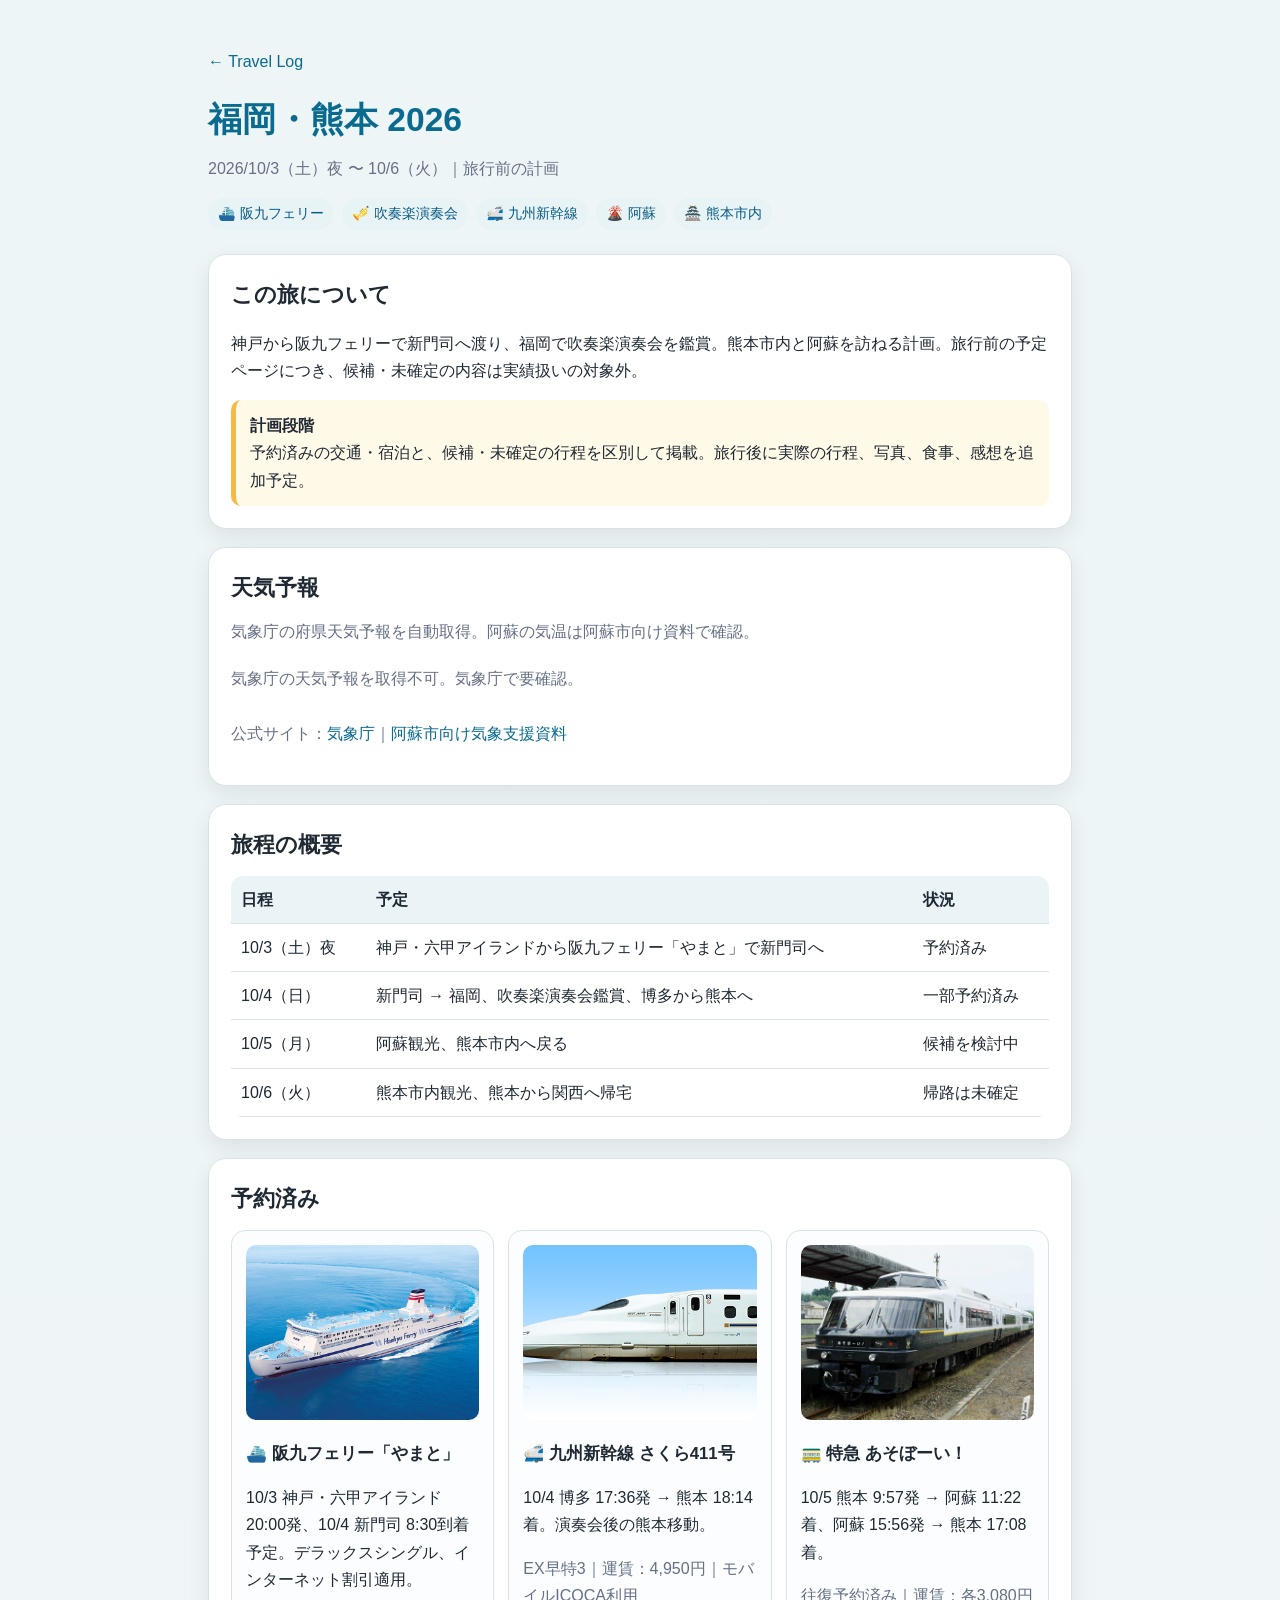
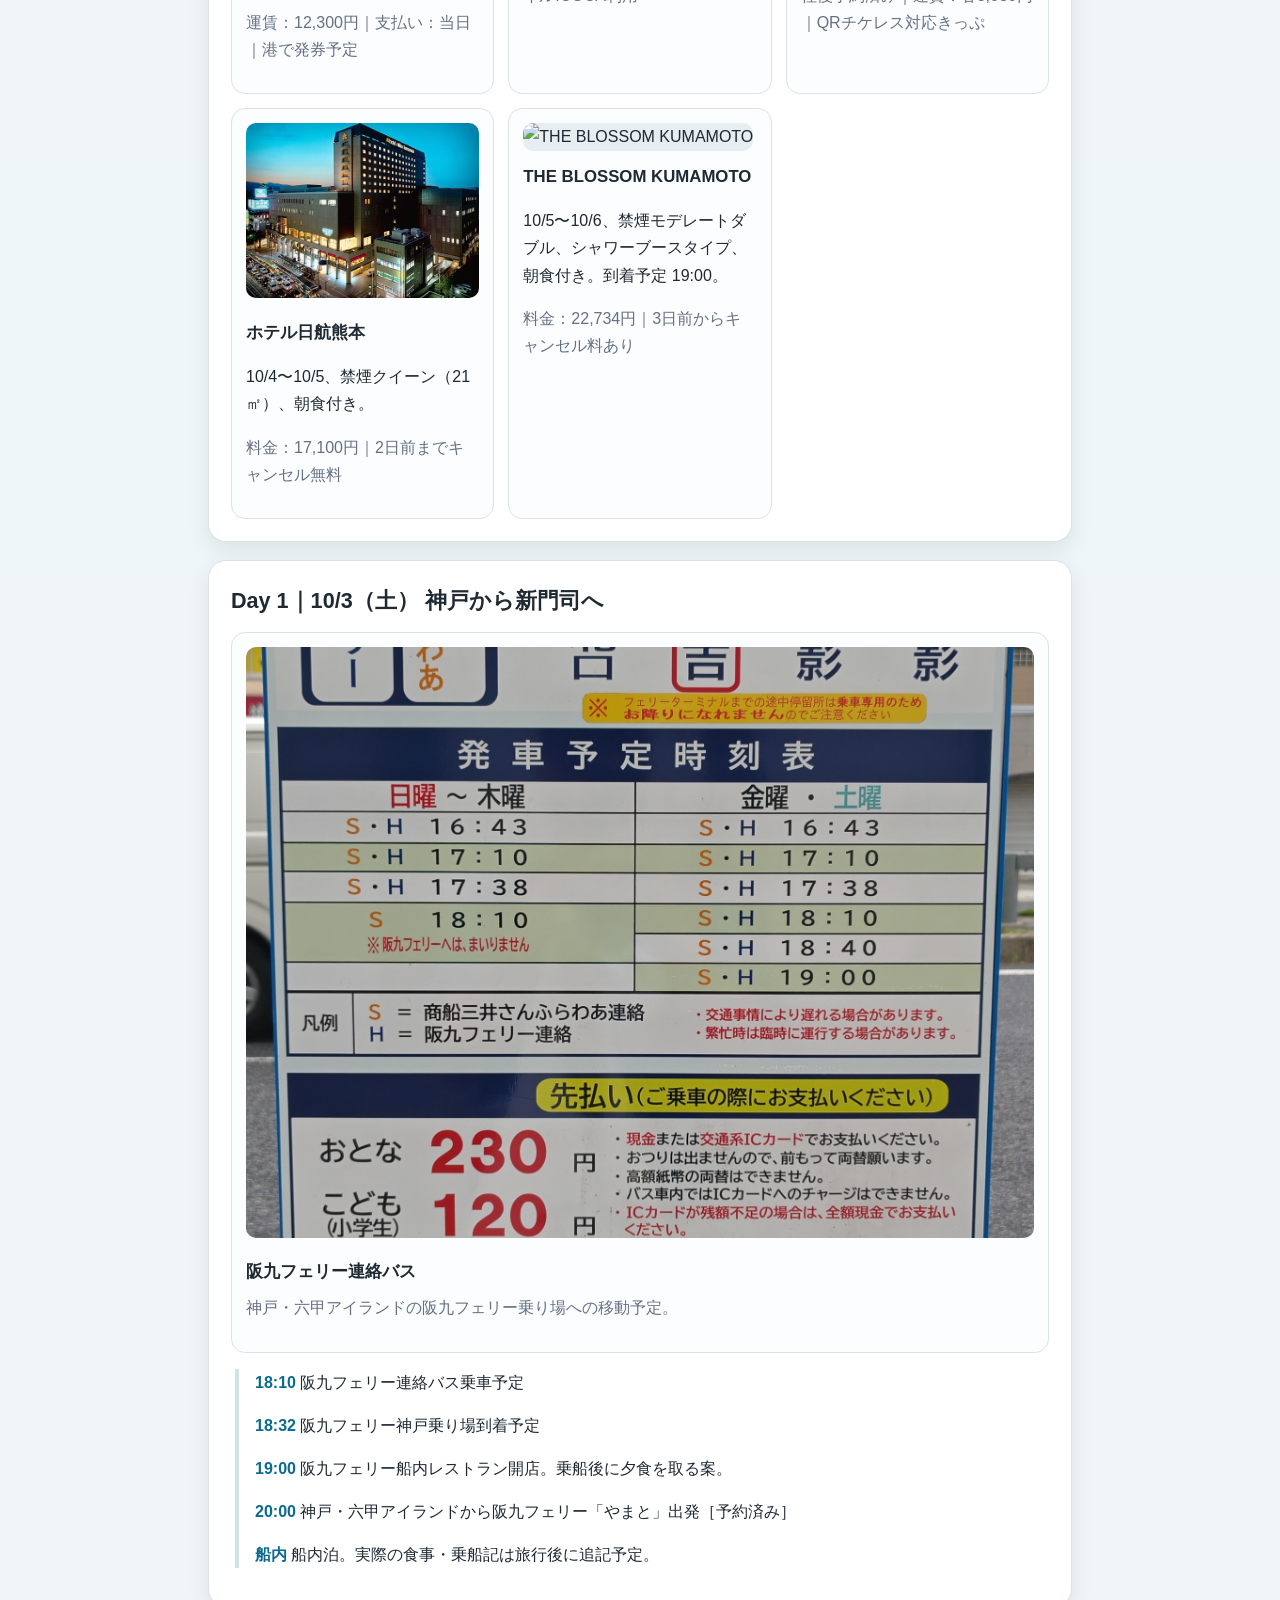
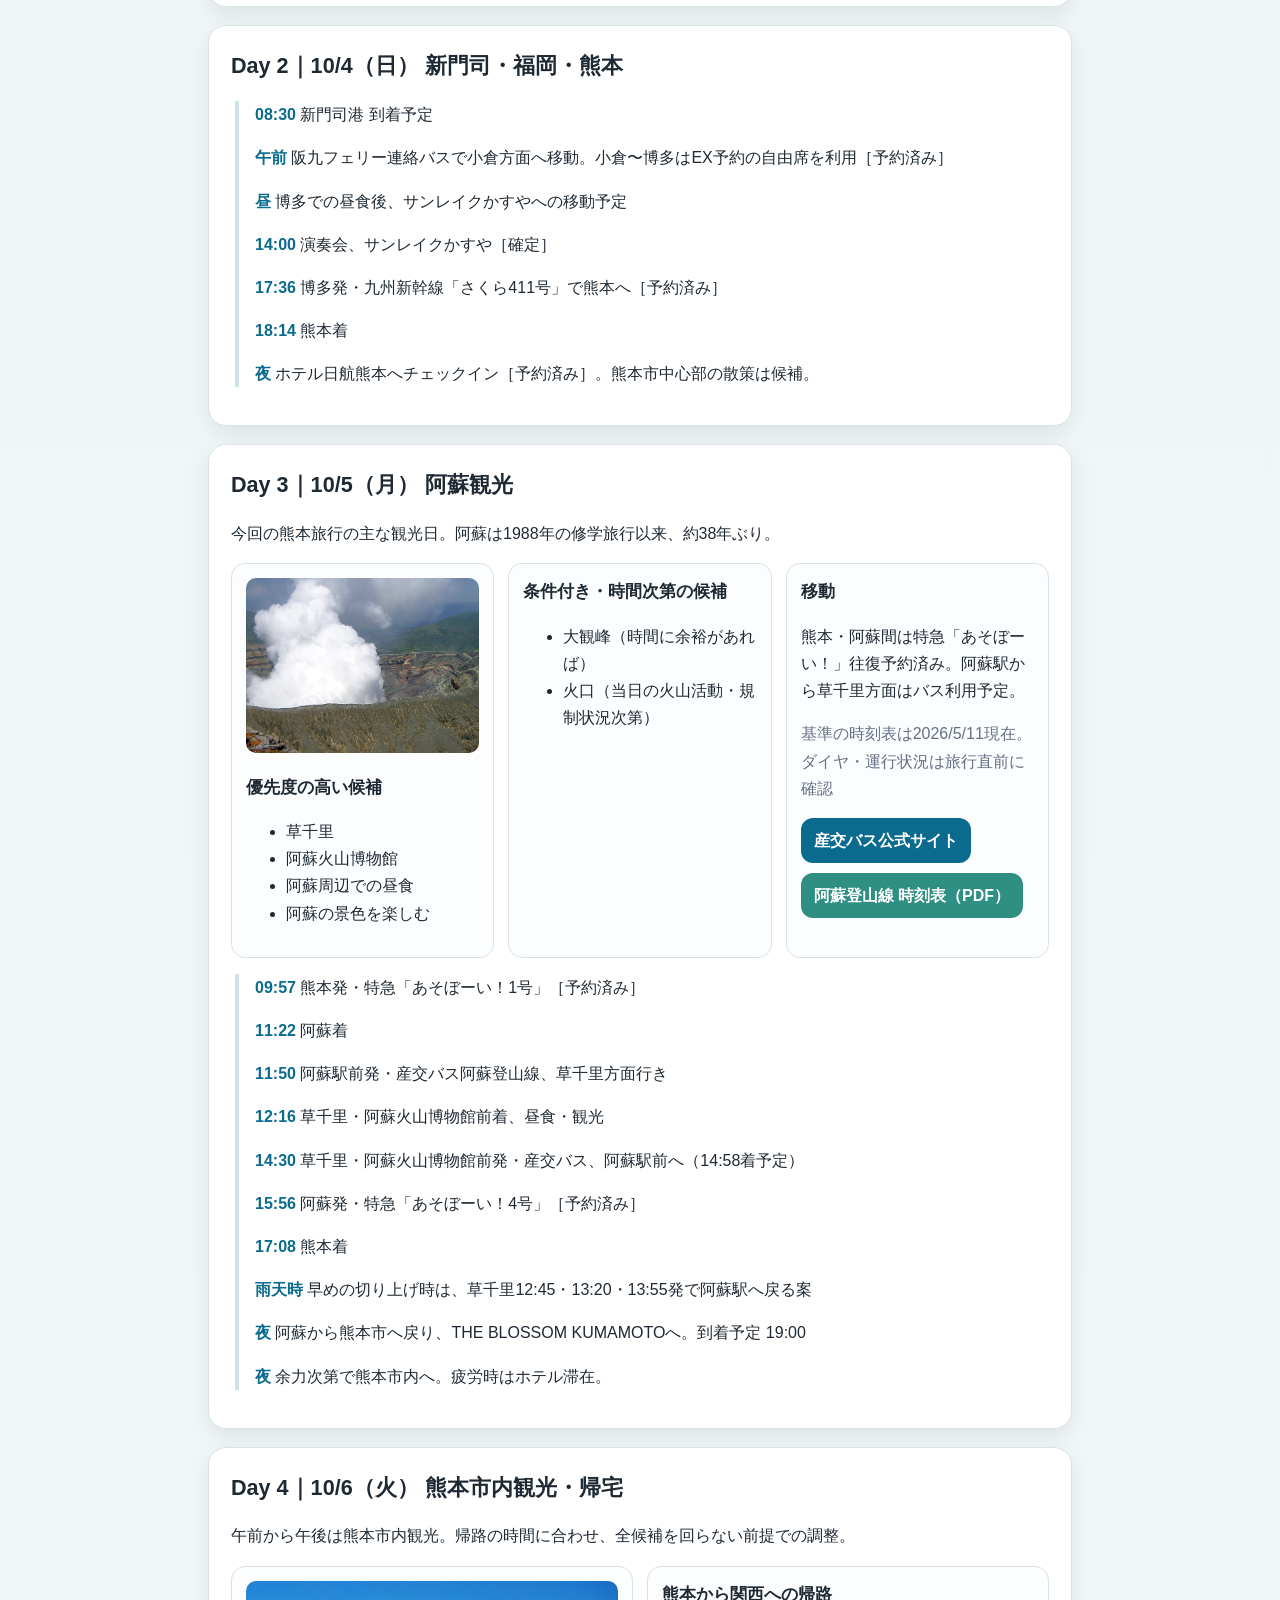
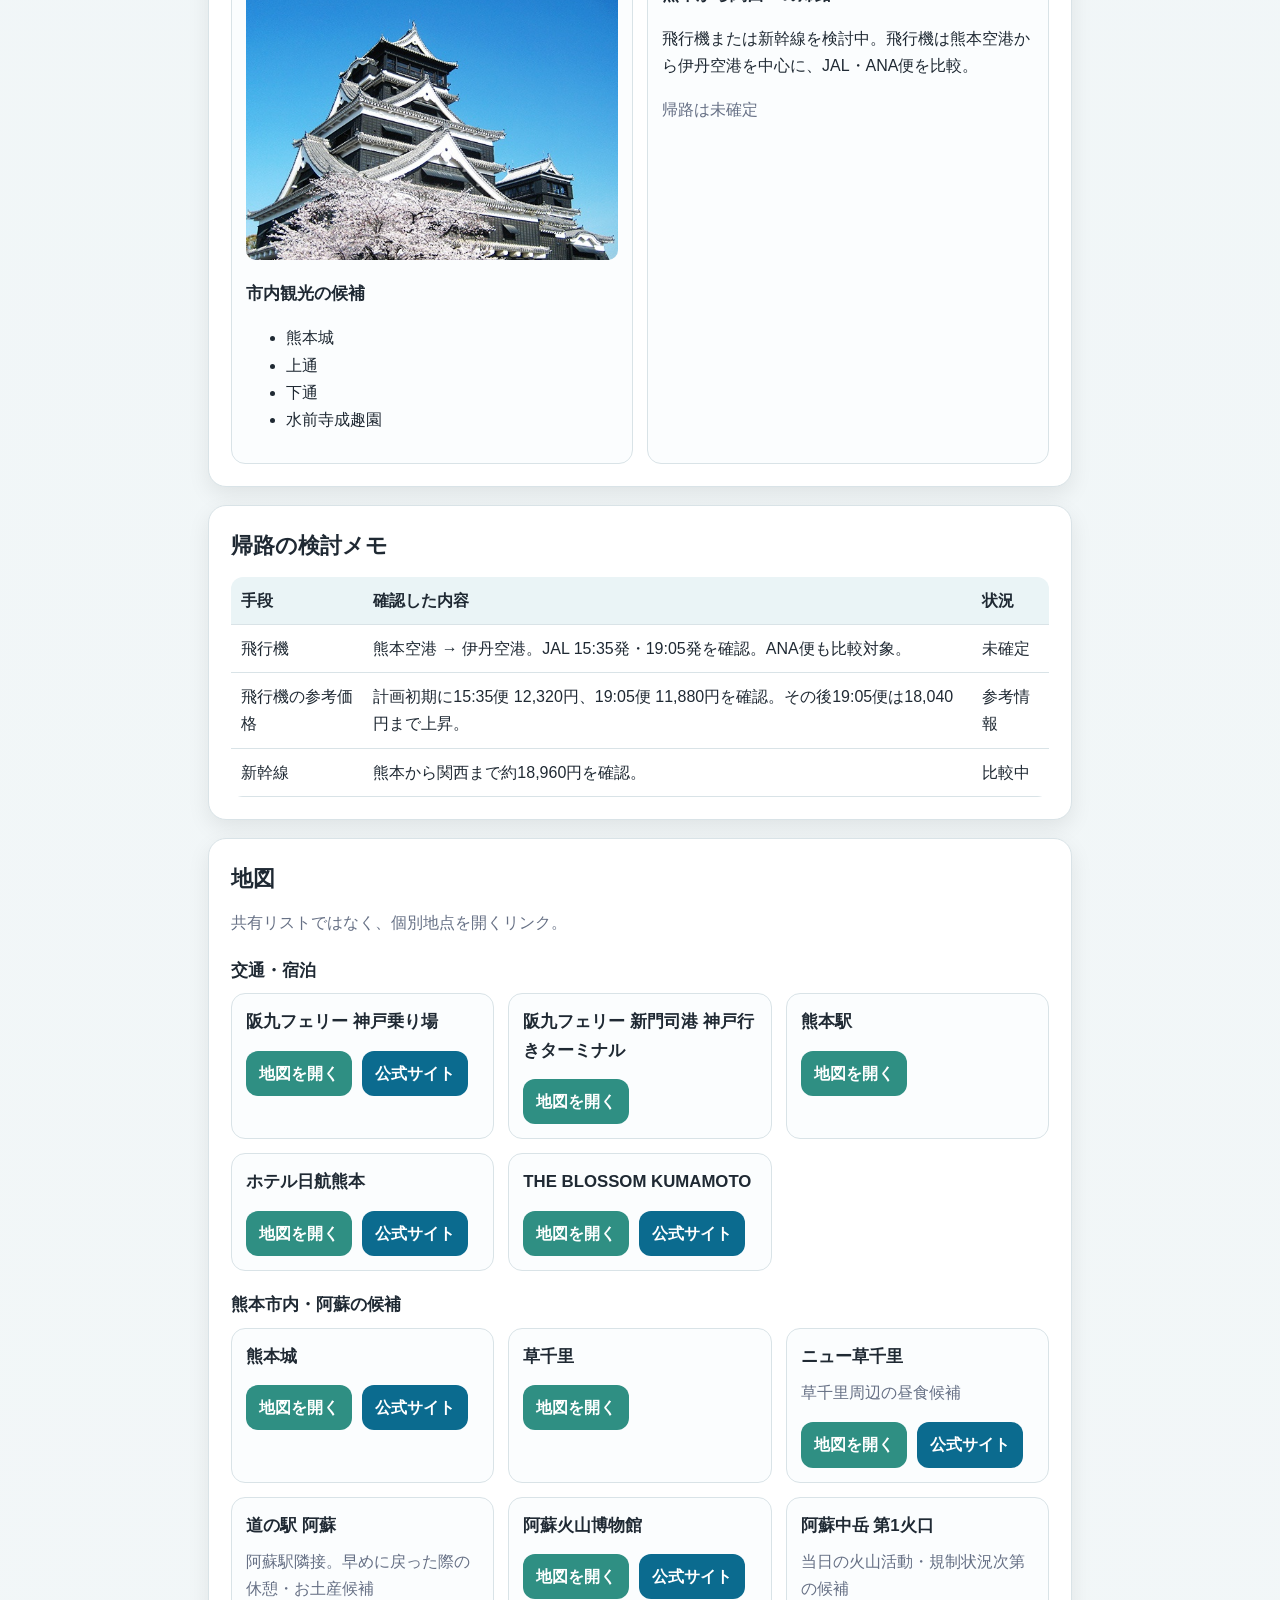
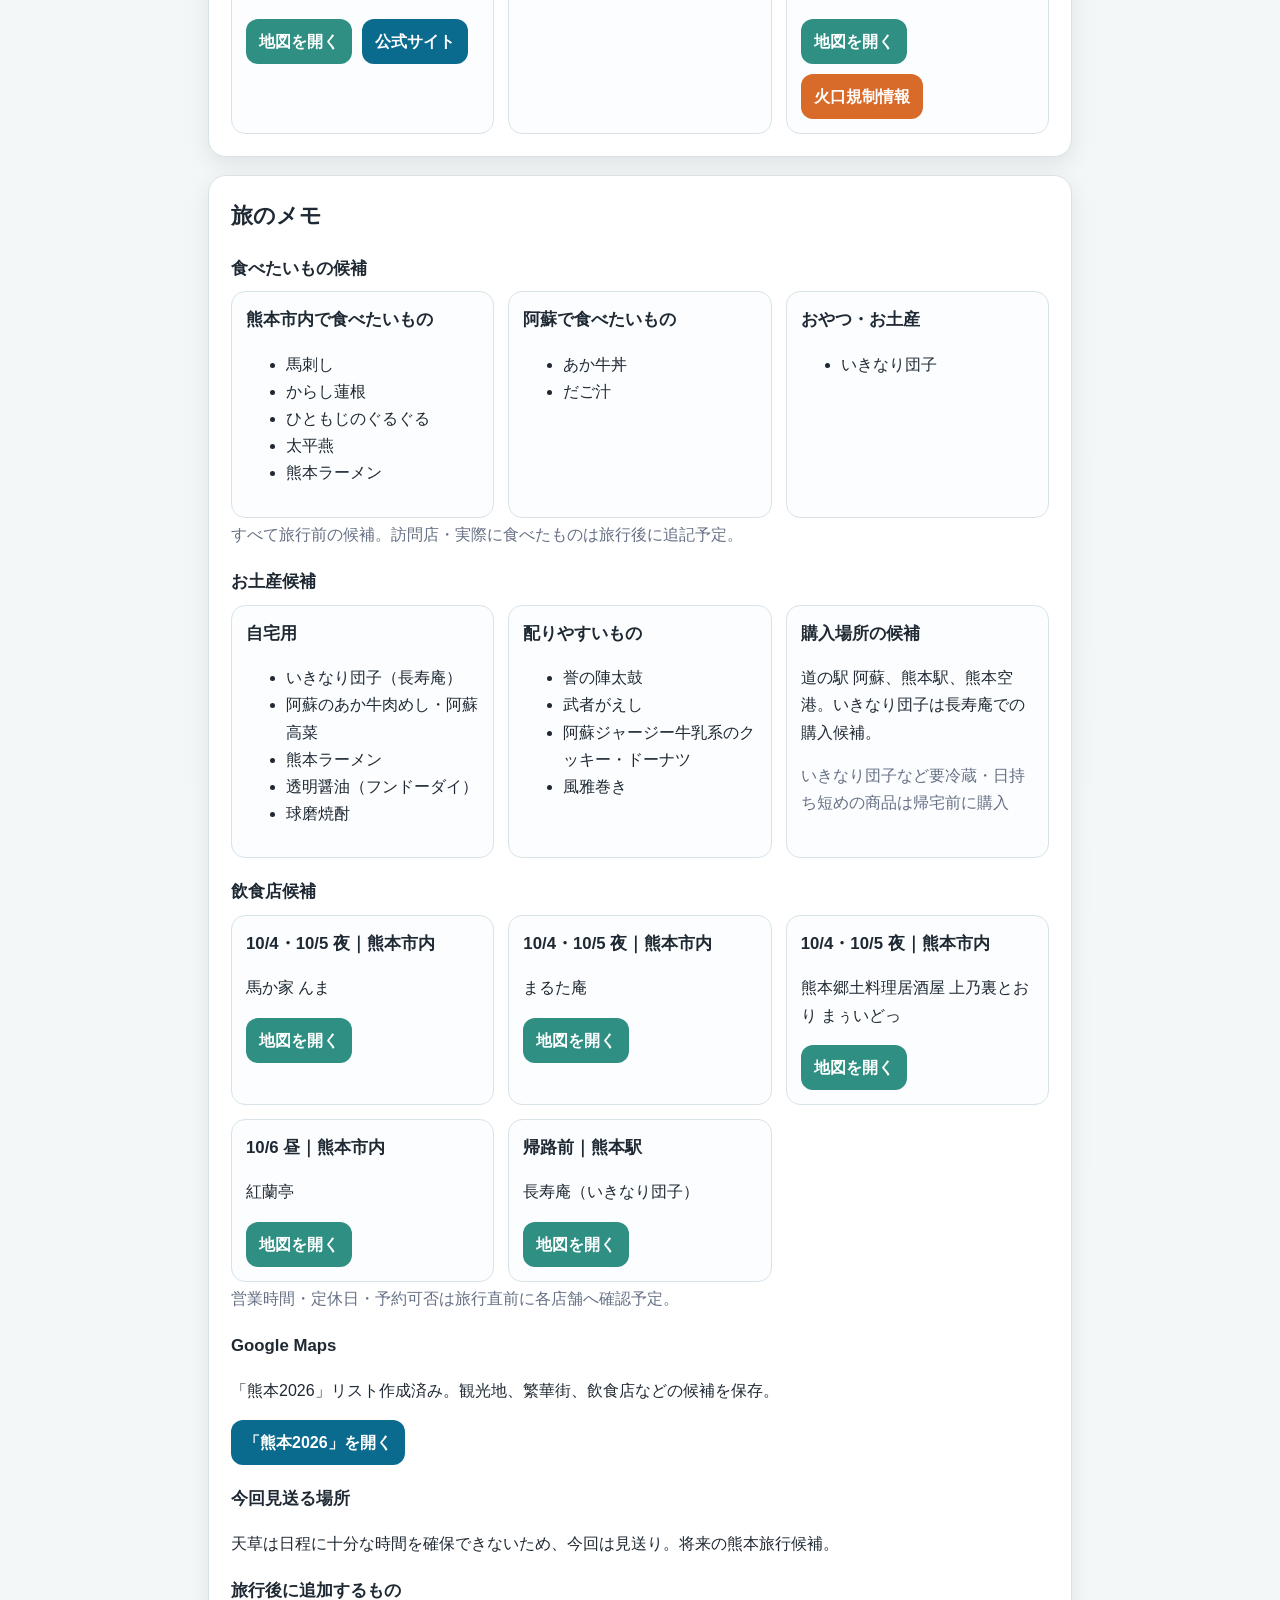
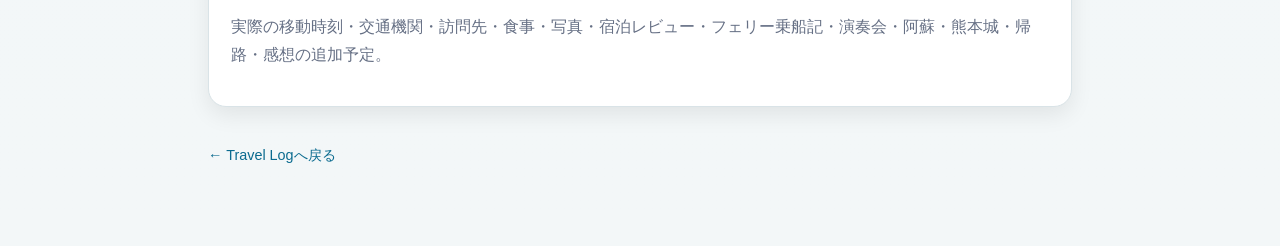
==== commit 4df55223: "20261001 fukuoka-kumamoto" ====
--- a/2026/fukuoka-kumamoto/index.html
+++ b/2026/fukuoka-kumamoto/index.html
@@ -36,11 +36,11 @@
 
   <section class="card">
     <h2>天気予報</h2>
-    <p class="meta">気象庁の府県天気予報を自動取得。予報未配信日は「予報待ち」と表示。</p>
+    <p class="meta">気象庁の府県天気予報を自動取得。阿蘇の気温は阿蘇市向け資料で確認。</p>
     <div id="weather-forecast" class="weather-grid" aria-live="polite">
       <p class="meta">天気予報を読み込み中...</p>
     </div>
-    <p class="meta">公式サイト：<a href="https://www.jma.go.jp/bosai/forecast/" target="_blank" rel="noopener">気象庁</a></p>
+    <p class="meta">公式サイト：<a href="https://www.jma.go.jp/bosai/forecast/" target="_blank" rel="noopener">気象庁</a>｜<a href="https://www.data.jma.go.jp/yoho/data/jishin/met/kishoushien_Kumamoto_Aso-shi.html" target="_blank" rel="noopener">阿蘇市向け気象支援資料</a></p>
   </section>
 
   <section class="card">
@@ -70,7 +70,7 @@
       <div class="place">
         <img class="place-photo" src="images/other_sakura.jpg" alt="九州新幹線 さくら" loading="lazy">
         <h3>🚅 九州新幹線 さくら411号</h3>
-        <p>10/4 博多 17:36発、熊本へ。演奏会後の熊本移動。</p>
+        <p>10/4 博多 17:36発 → 熊本 18:14着。演奏会後の熊本移動。</p>
         <p class="meta">EX早特3｜運賃：4,950円｜モバイルICOCA利用</p>
       </div>
       <div class="place">
@@ -115,11 +115,12 @@
   <section class="card">
     <h2>Day 2｜10/4（日） 新門司・福岡・熊本</h2>
     <div class="timeline">
-      <p><span class="time">08:30</span> 新門司港 到着予定［予約済み］</p>
-      <p><span class="time">午前</span> 阪九フェリー連絡バスで小倉方面へ移動、博多へ。列車・バスの詳細は未確定。</p>
+      <p><span class="time">08:30</span> 新門司港 到着予定</p>
+      <p><span class="time">午前</span> 阪九フェリー連絡バスで小倉方面へ移動。小倉〜博多はEX予約の自由席を利用［予約済み］</p>
       <p><span class="time">昼</span> 博多での昼食後、サンレイクかすやへの移動予定</p>
       <p><span class="time">14:00</span> 演奏会、サンレイクかすや［確定］</p>
       <p><span class="time">17:36</span> 博多発・九州新幹線「さくら411号」で熊本へ［予約済み］</p>
+      <p><span class="time">18:14</span> 熊本着</p>
       <p><span class="time">夜</span> ホテル日航熊本へチェックイン［予約済み］。熊本市中心部の散策は候補。</p>
     </div>
   </section>
@@ -157,14 +158,14 @@
     </div>
     <div class="timeline">
       <p><span class="time">09:57</span> 熊本発・特急「あそぼーい！1号」［予約済み］</p>
-      <p><span class="time">11:22</span> 阿蘇着［予約済み］</p>
+      <p><span class="time">11:22</span> 阿蘇着</p>
       <p><span class="time">11:50</span> 阿蘇駅前発・産交バス阿蘇登山線、草千里方面行き</p>
       <p><span class="time">12:16</span> 草千里・阿蘇火山博物館前着、昼食・観光</p>
       <p><span class="time">14:30</span> 草千里・阿蘇火山博物館前発・産交バス、阿蘇駅前へ（14:58着予定）</p>
       <p><span class="time">15:56</span> 阿蘇発・特急「あそぼーい！4号」［予約済み］</p>
-      <p><span class="time">17:08</span> 熊本着［予約済み］</p>
+      <p><span class="time">17:08</span> 熊本着</p>
       <p><span class="time">雨天時</span> 早めの切り上げ時は、草千里12:45・13:20・13:55発で阿蘇駅へ戻る案</p>
-      <p><span class="time">夜</span> 阿蘇から熊本市へ戻り、THE BLOSSOM KUMAMOTOへ。到着予定 19:00［予約済み］</p>
+      <p><span class="time">夜</span> 阿蘇から熊本市へ戻り、THE BLOSSOM KUMAMOTOへ。到着予定 19:00</p>
       <p><span class="time">夜</span> 余力次第で熊本市内へ。疲労時はホテル滞在。</p>
     </div>
   </section>
@@ -322,6 +323,33 @@
       </div>
     </div>
     <p class="meta">すべて旅行前の候補。訪問店・実際に食べたものは旅行後に追記予定。</p>
+    <h3>お土産候補</h3>
+    <div class="place-grid">
+      <div class="place">
+        <h3>自宅用</h3>
+        <ul>
+          <li>いきなり団子（長寿庵）</li>
+          <li>阿蘇のあか牛肉めし・阿蘇高菜</li>
+          <li>熊本ラーメン</li>
+          <li>透明醤油（フンドーダイ）</li>
+          <li>球磨焼酎</li>
+        </ul>
+      </div>
+      <div class="place">
+        <h3>配りやすいもの</h3>
+        <ul>
+          <li>誉の陣太鼓</li>
+          <li>武者がえし</li>
+          <li>阿蘇ジャージー牛乳系のクッキー・ドーナツ</li>
+          <li>風雅巻き</li>
+        </ul>
+      </div>
+      <div class="place">
+        <h3>購入場所の候補</h3>
+        <p>道の駅 阿蘇、熊本駅、熊本空港。いきなり団子は長寿庵での購入候補。</p>
+        <p class="meta">いきなり団子など要冷蔵・日持ち短めの商品は帰宅前に購入</p>
+      </div>
+    </div>
     <h3>飲食店候補</h3>
     <div class="place-grid">
       <div class="place">
@@ -436,7 +464,8 @@
     weatherCode: null,
     rain: null,
     min: null,
-    max: null
+    max: null,
+    tempSource: null
   };
 
   reports.forEach((report) => {
@@ -461,7 +490,9 @@
           if (pops.length) result.rain = Math.max(...pops);
         }
 
-        if (areaMatches(area.area, plan.tempAreas)) {
+        const preferredTempArea = areaMatches(area.area, plan.tempAreas);
+        const fallbackTempArea = !result.tempSource && areaMatches(area.area, plan.tempFallbackAreas || []);
+        if (preferredTempArea || fallbackTempArea) {
           if (area.tempsMin || area.tempsMax) {
             const index = dates.indexOf(plan.date);
             if (index >= 0) {
@@ -469,6 +500,7 @@
               const max = toNumber(area.tempsMax?.[index]);
               if (Number.isFinite(min)) result.min = min;
               if (Number.isFinite(max)) result.max = max;
+              if (Number.isFinite(min) || Number.isFinite(max)) result.tempSource = area.area.name;
             }
           }
 
@@ -479,6 +511,7 @@
             if (temps.length) {
               result.min = Math.min(...temps);
               result.max = Math.max(...temps);
+              result.tempSource = area.area.name;
             }
           }
         }
@@ -515,7 +548,9 @@
       }
 
       const label = forecast.weather || weatherLabel(forecast.weatherCode);
-      const temperature = forecast.min !== null && forecast.max !== null ? `${forecast.min}℃ / ${forecast.max}℃` : "気温 -";
+      const temperature = forecast.min !== null && forecast.max !== null
+        ? `${forecast.tempSource && forecast.tempSource !== forecast.place ? `気温（${forecast.tempSource}） ` : ""}${forecast.min}℃ / ${forecast.max}℃`
+        : forecast.place === "阿蘇" ? "気温は阿蘇市向け資料で確認" : "気温 -";
       return `
         <div class="weather-item">
           <strong>${forecast.label}</strong>
--- a/css/style.css
+++ b/css/style.css
@@ -97,6 +97,17 @@
   margin-bottom:12px;
   background:#e7eef1;
 }
+.place-photo-grid{
+  display:grid;
+  grid-template-columns:1fr;
+  gap:8px;
+  margin-bottom:12px;
+}
+.place-photo-grid .place-photo{
+  margin-bottom:0;
+  object-fit:contain;
+}
+.purchase-photo{object-fit:contain}
 .archive-image-link{
   display:block;
 }
@@ -155,6 +166,10 @@
   grid-template-columns:repeat(auto-fit,minmax(190px,1fr));
   gap:14px;
 }
+.archive-postcard-grid--dinner{
+  grid-template-columns:repeat(auto-fit,minmax(140px,1fr));
+  margin-top:12px;
+}
 .archive-postcard-grid figure{
   margin:0;
   border:1px solid var(--line);
@@ -169,9 +184,46 @@
   object-fit:cover;
   background:#e7eef1;
 }
+.archive-postcard--portrait img{aspect-ratio:3/4}
+.archive-postcard--trimmed-portrait img{aspect-ratio:15/19}
+.archive-postcard--tall img{aspect-ratio:135/188}
+.archive-postcard--wide img{aspect-ratio:3/2}
 .archive-postcard-grid figcaption{
   padding:8px 10px;
   font-weight:700;
+}
+.archive-postcard-grid img,
+.place-photo{cursor:zoom-in}
+.photo-lightbox{
+  border:0;
+  padding:0;
+  max-width:96vw;
+  max-height:96vh;
+  background:transparent;
+}
+.photo-lightbox::backdrop{background:rgba(0,0,0,.82)}
+.photo-lightbox-content{position:relative}
+.photo-lightbox img{
+  display:block;
+  max-width:94vw;
+  max-height:90vh;
+  width:auto;
+  height:auto;
+  background:#111;
+}
+.photo-lightbox-close{
+  position:absolute;
+  top:8px;
+  right:8px;
+  width:40px;
+  height:40px;
+  border:0;
+  border-radius:50%;
+  background:rgba(0,0,0,.72);
+  color:#fff;
+  font-size:28px;
+  line-height:1;
+  cursor:pointer;
 }
 .place h3{margin-top:0}
 .food-grid{
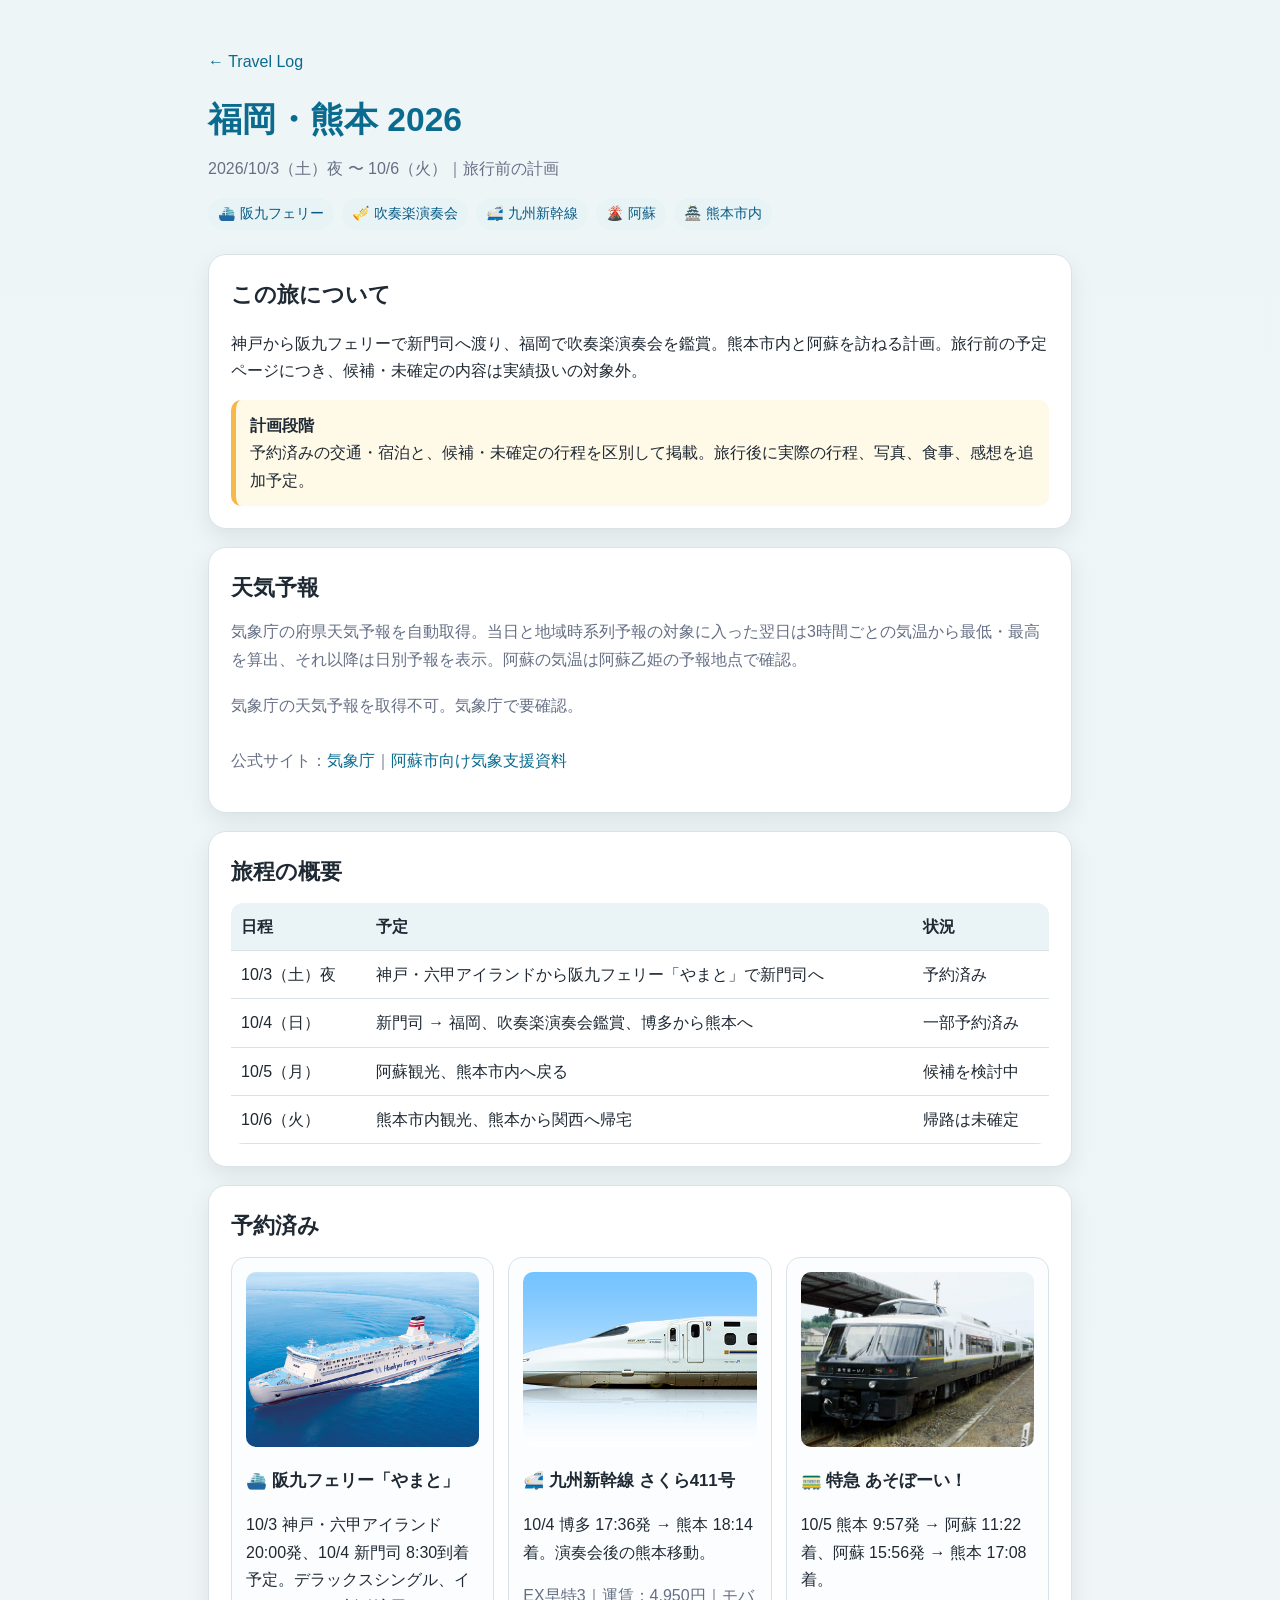
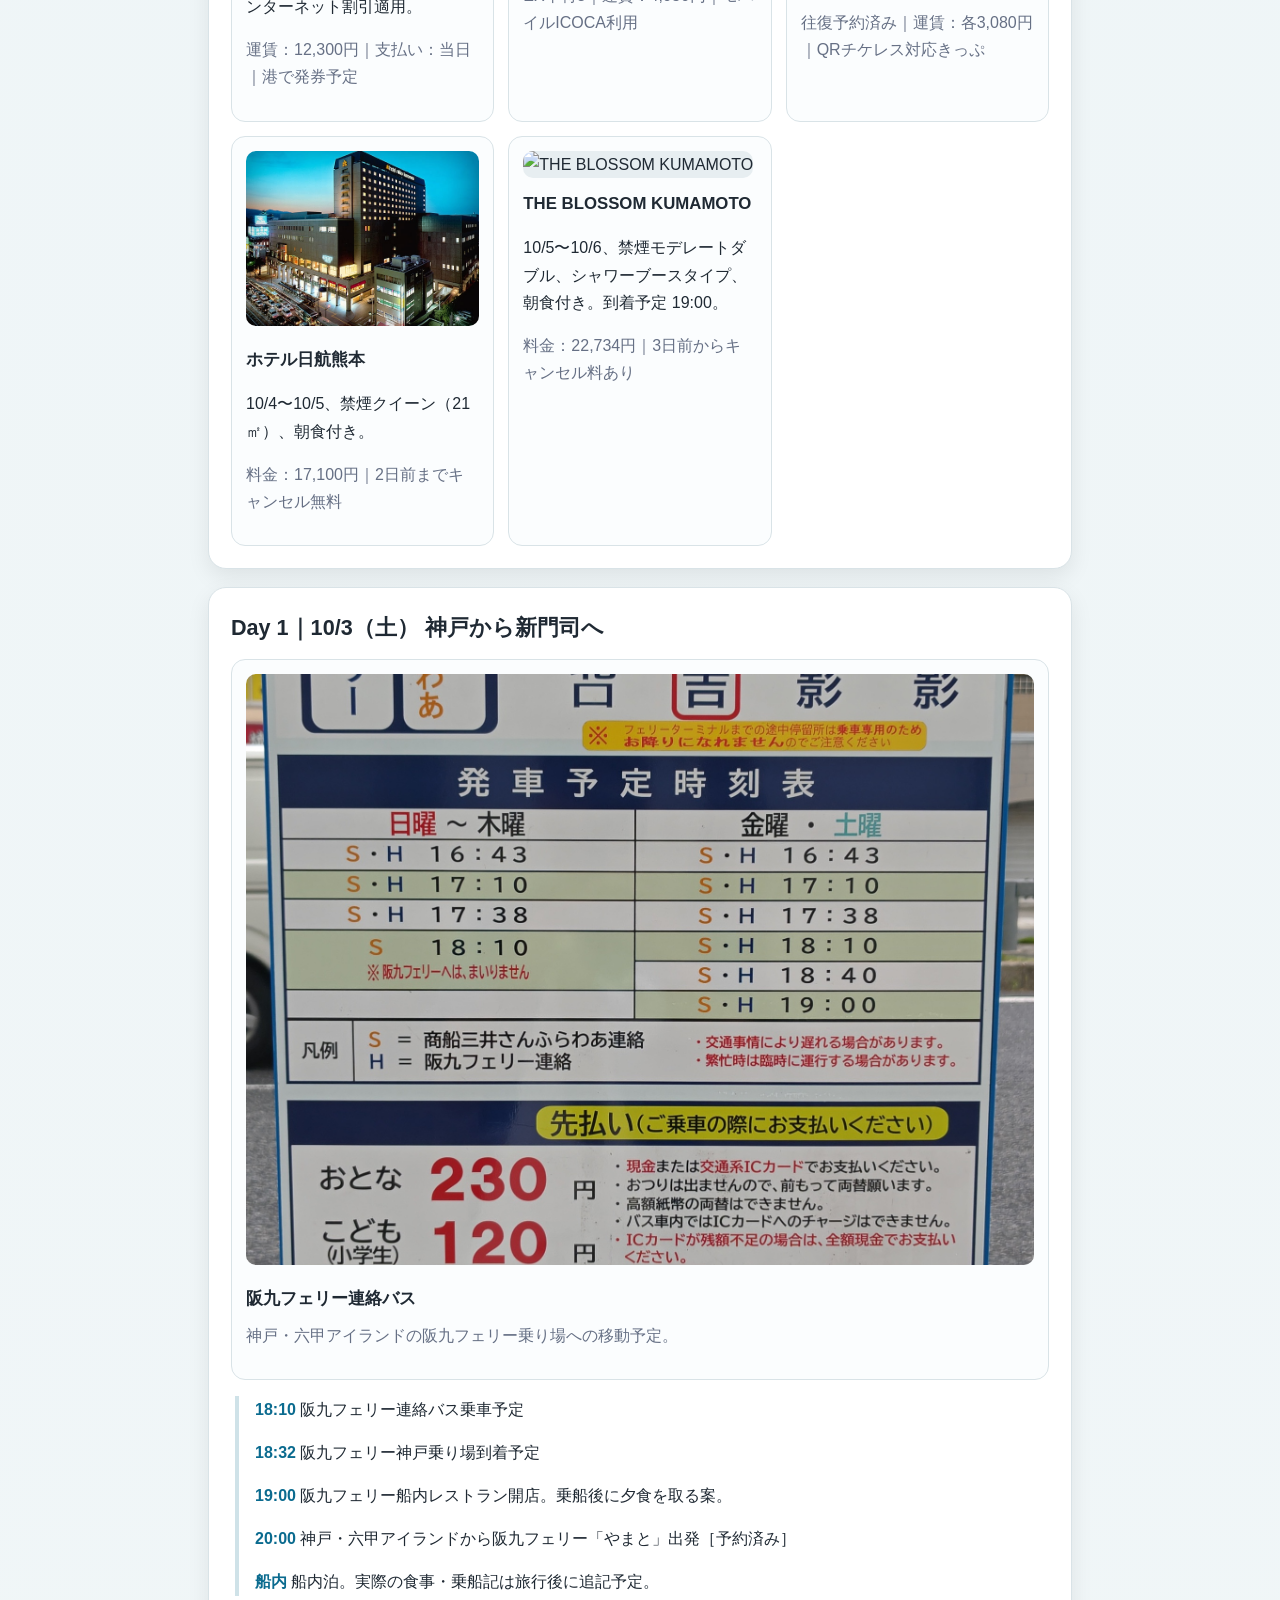
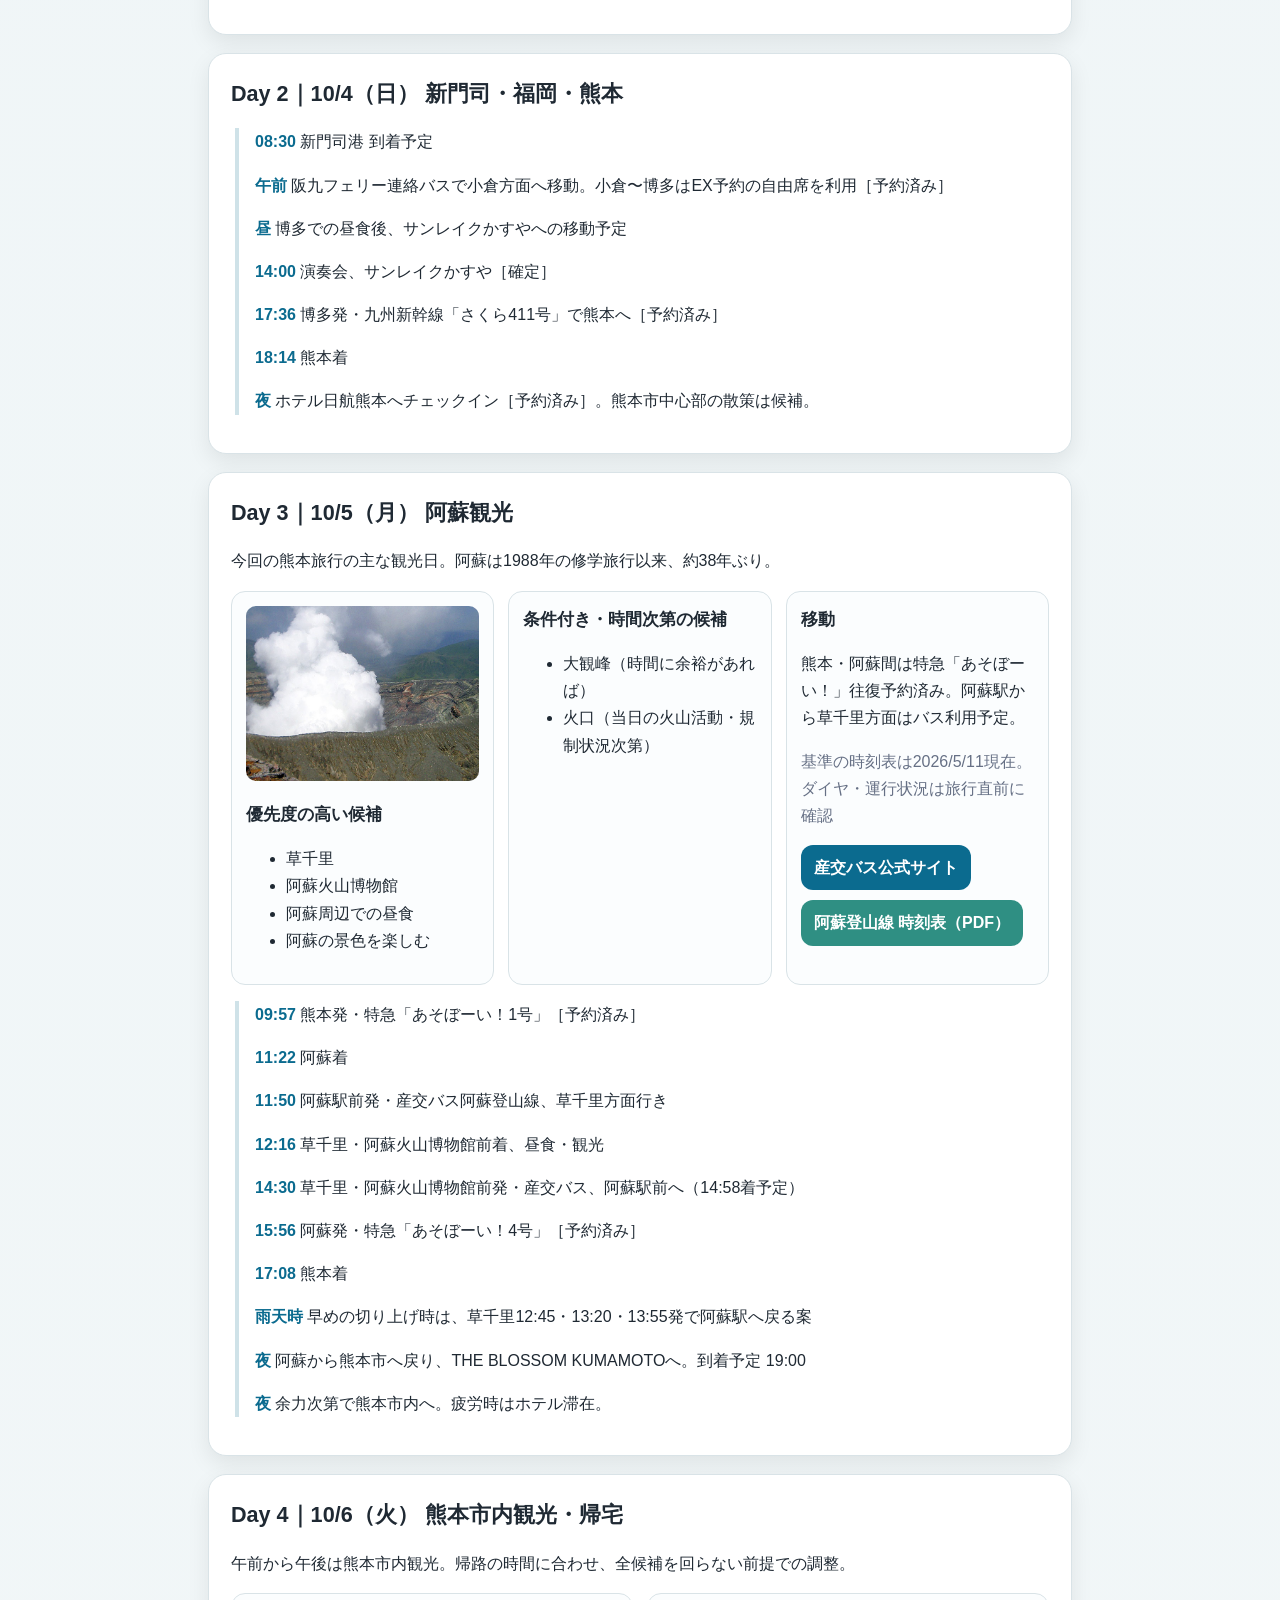
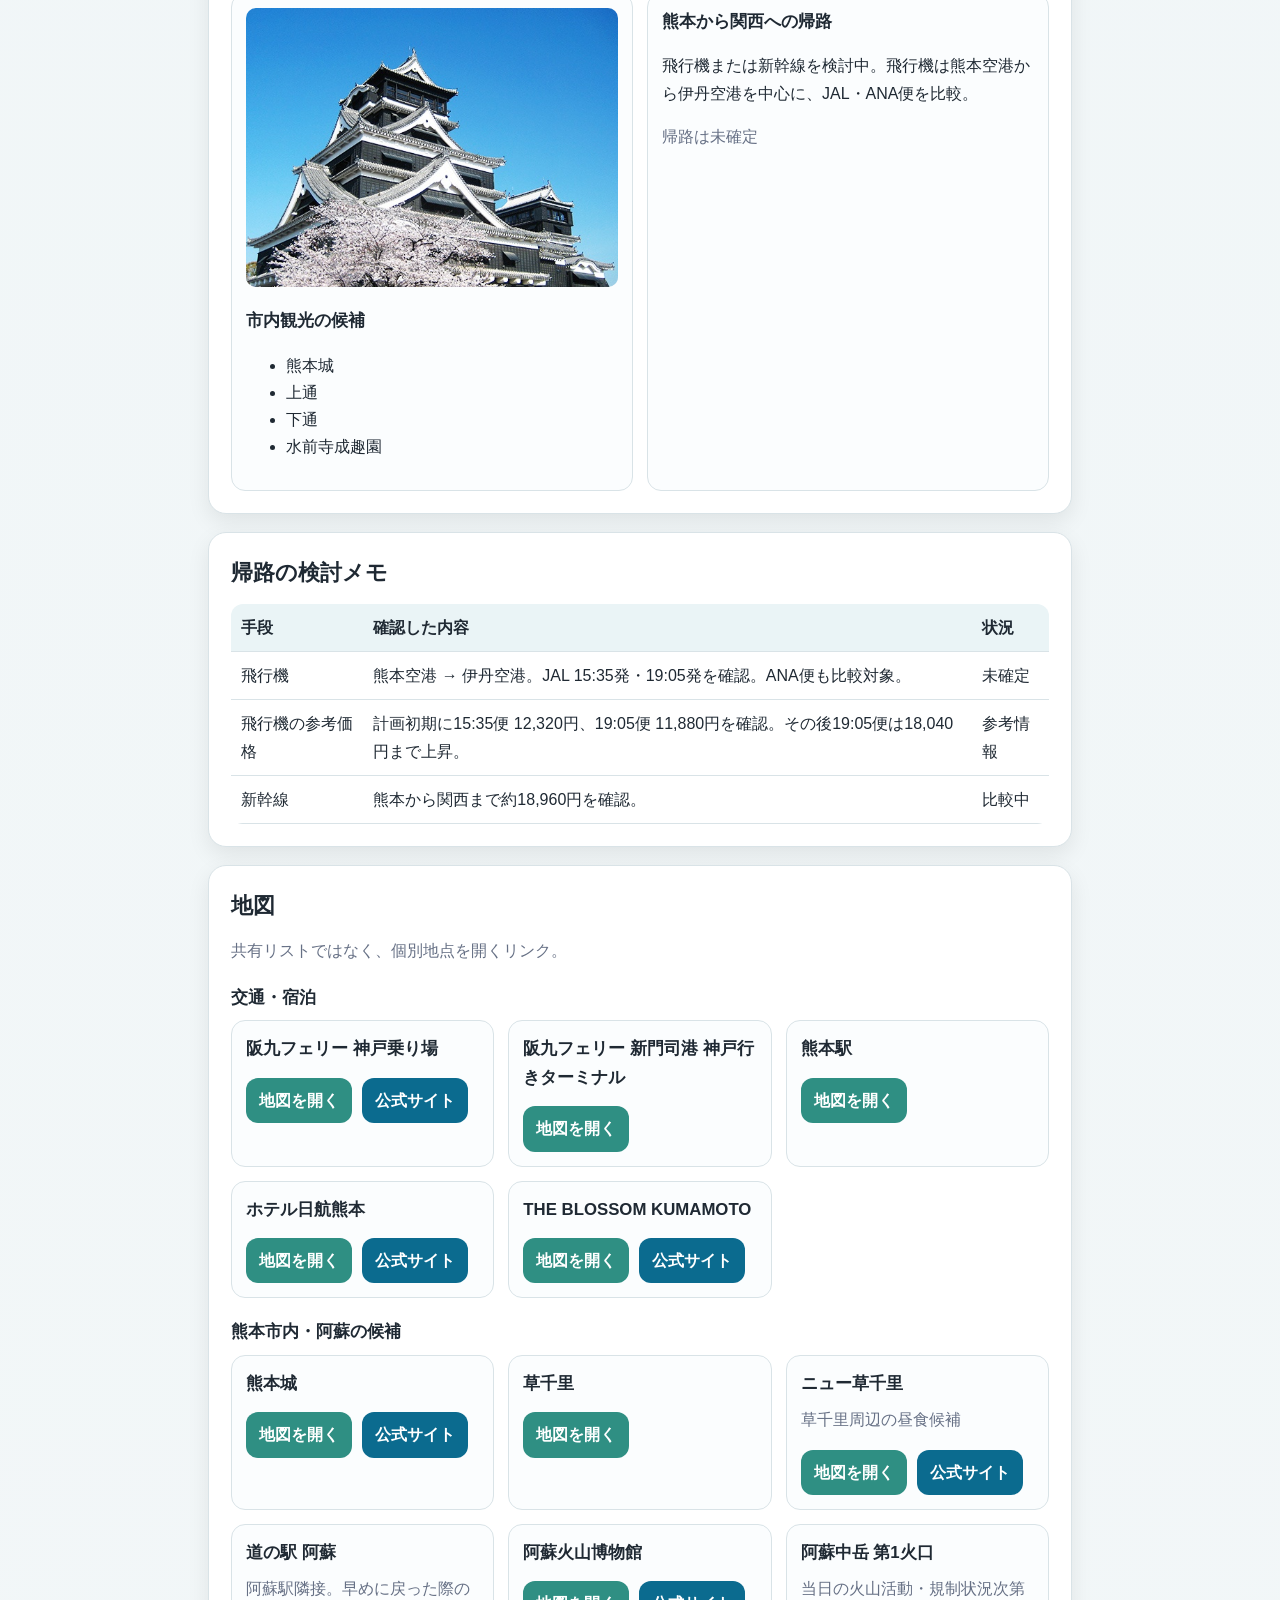
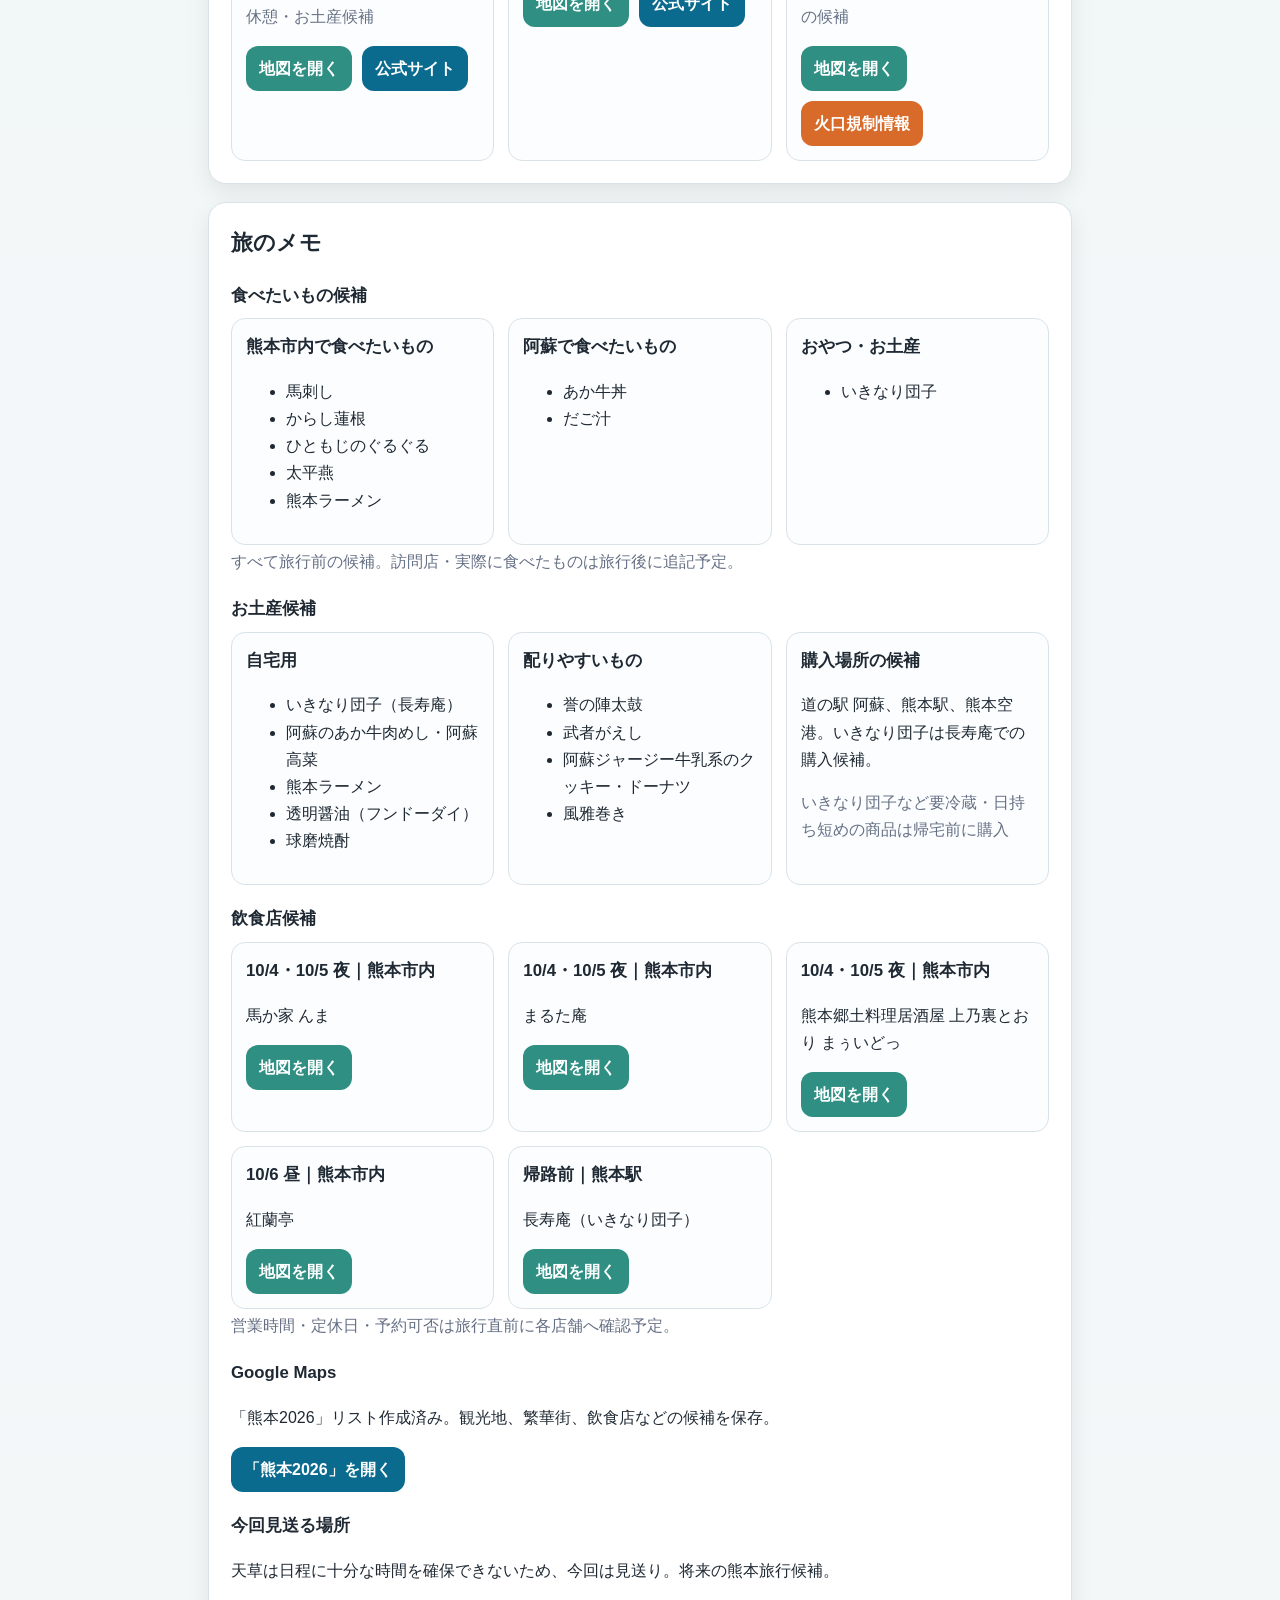
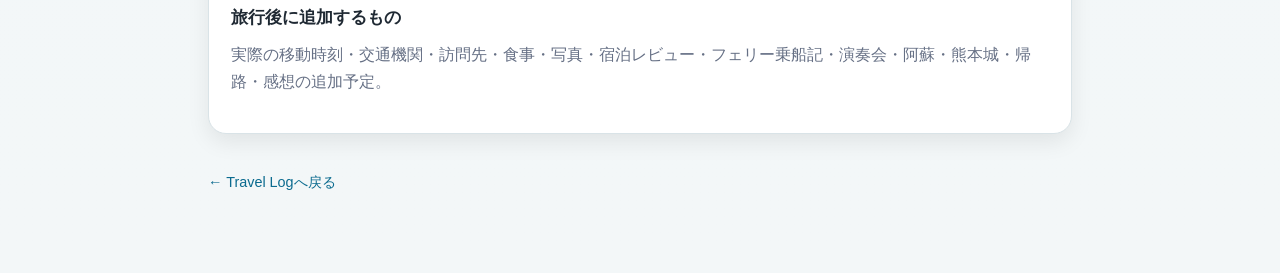
==== commit 2719460e: "20261003" ====
--- a/2026/fukuoka-kumamoto/index.html
+++ b/2026/fukuoka-kumamoto/index.html
@@ -36,7 +36,7 @@
 
   <section class="card">
     <h2>天気予報</h2>
-    <p class="meta">気象庁の府県天気予報を自動取得。阿蘇の気温は阿蘇市向け資料で確認。</p>
+    <p class="meta">気象庁の府県天気予報を自動取得。当日と地域時系列予報の対象に入った翌日は3時間ごとの気温から最低・最高を算出、それ以降は日別予報を表示。阿蘇の気温は阿蘇乙姫の予報地点で確認。</p>
     <div id="weather-forecast" class="weather-grid" aria-live="polite">
       <p class="meta">天気予報を読み込み中...</p>
     </div>
@@ -406,10 +406,10 @@
 </main>
 <script>
 const weatherPlans = [
-  { date: "2026-10-03", label: "10/3（土）", place: "神戸", office: "280000", forecastAreas: ["南部", "兵庫県"], tempAreas: ["神戸"] },
-  { date: "2026-10-04", label: "10/4（日）", place: "福岡", office: "400000", forecastAreas: ["福岡地方", "福岡県"], tempAreas: ["福岡"] },
-  { date: "2026-10-05", label: "10/5（月）", place: "阿蘇", office: "430000", forecastAreas: ["阿蘇地方", "熊本県"], tempAreas: ["阿蘇乙姫"] },
-  { date: "2026-10-06", label: "10/6（火）", place: "熊本", office: "430000", forecastAreas: ["熊本地方", "熊本県"], tempAreas: ["熊本"] }
+  { date: "2026-10-03", label: "10/3（土）", place: "神戸", office: "280000", timeSeriesArea: "280010", forecastAreas: ["南部", "兵庫県"], tempAreas: ["神戸"] },
+  { date: "2026-10-04", label: "10/4（日）", place: "福岡", office: "400000", timeSeriesArea: "400010", forecastAreas: ["福岡地方", "福岡県"], tempAreas: ["福岡"] },
+  { date: "2026-10-05", label: "10/5（月）", place: "阿蘇", office: "430000", timeSeriesArea: "430020", forecastAreas: ["阿蘇地方", "熊本県"], tempAreas: ["阿蘇乙姫"] },
+  { date: "2026-10-06", label: "10/6（火）", place: "熊本", office: "430000", timeSeriesArea: "430010", forecastAreas: ["熊本地方", "熊本県"], tempAreas: ["熊本"] }
 ];
 
 const jmaWeatherLabels = {
@@ -454,6 +454,17 @@
   if (value.includes("晴") || String(code).startsWith("1")) return "☀️";
   if (value.includes("くもり") || value.includes("曇") || String(code).startsWith("2")) return "☁️";
   return "🌡️";
+}
+
+function todayInJapan() {
+  const parts = new Intl.DateTimeFormat("en-CA", {
+    timeZone: "Asia/Tokyo",
+    year: "numeric",
+    month: "2-digit",
+    day: "2-digit"
+  }).formatToParts(new Date());
+  const values = Object.fromEntries(parts.map(({ type, value }) => [type, value]));
+  return `${values.year}-${values.month}-${values.day}`;
 }
 
 function readJmaForecast(plan, reports) {
@@ -491,8 +502,7 @@
         }
 
         const preferredTempArea = areaMatches(area.area, plan.tempAreas);
-        const fallbackTempArea = !result.tempSource && areaMatches(area.area, plan.tempFallbackAreas || []);
-        if (preferredTempArea || fallbackTempArea) {
+        if (preferredTempArea) {
           if (area.tempsMin || area.tempsMax) {
             const index = dates.indexOf(plan.date);
             if (index >= 0) {
@@ -503,23 +513,33 @@
               if (Number.isFinite(min) || Number.isFinite(max)) result.tempSource = area.area.name;
             }
           }
-
-          if (area.temps) {
-            const temps = area.temps
-              .map((temp, index) => dates[index] === plan.date ? toNumber(temp) : null)
-              .filter(Number.isFinite);
-            if (temps.length) {
-              result.min = Math.min(...temps);
-              result.max = Math.max(...temps);
-              result.tempSource = area.area.name;
-            }
-          }
         }
       });
     });
   });
 
   return result;
+}
+
+function readJmaTimeSeriesTemperature(plan, report) {
+  const series = report?.pointTimeSeries;
+  if (!series?.timeDefines || !series.temperature) return null;
+  const temps = series.temperature
+    .filter((temp, index) => dateKey(series.timeDefines[index]?.dateTime) === plan.date)
+    .map(toNumber)
+    .filter(Number.isFinite);
+  if (!temps.length) return null;
+  return {
+    min: Math.min(...temps),
+    max: Math.max(...temps),
+    tempSource: series.pointNameJP || plan.place
+  };
+}
+
+function isWithinTimeSeriesHorizon(date) {
+  const [year, month, day] = todayInJapan().split("-").map(Number);
+  const tomorrow = new Date(Date.UTC(year, month - 1, day + 1)).toISOString().slice(0, 10);
+  return date >= todayInJapan() && date <= tomorrow;
 }
 
 async function loadWeatherForecast() {
@@ -535,6 +555,20 @@
     })));
 
     const forecasts = weatherPlans.map((plan) => readJmaForecast(plan, reportsByOffice[plan.office]));
+    const timeSeriesPlans = weatherPlans
+      .map((plan, index) => ({ plan, index }))
+      .filter(({ plan }) => isWithinTimeSeriesHorizon(plan.date));
+    await Promise.all(timeSeriesPlans.map(async ({ plan, index }) => {
+      try {
+        const response = await fetch(`https://www.jma.go.jp/bosai/jmatile/data/wdist/VPFD/${plan.timeSeriesArea}.json`);
+        if (response.ok) {
+          const temperature = readJmaTimeSeriesTemperature(plan, await response.json());
+          if (temperature) Object.assign(forecasts[index], temperature);
+        }
+      } catch {
+        // 地域時系列データを取得できない場合は、日別予報の値を維持
+      }
+    }));
 
     container.innerHTML = forecasts.map((forecast) => {
       if (!forecast.weather && !forecast.weatherCode && forecast.rain === null && forecast.min === null && forecast.max === null) {
@@ -550,7 +584,7 @@
       const label = forecast.weather || weatherLabel(forecast.weatherCode);
       const temperature = forecast.min !== null && forecast.max !== null
         ? `${forecast.tempSource && forecast.tempSource !== forecast.place ? `気温（${forecast.tempSource}） ` : ""}${forecast.min}℃ / ${forecast.max}℃`
-        : forecast.place === "阿蘇" ? "気温は阿蘇市向け資料で確認" : "気温 -";
+        : "気温 -";
       return `
         <div class="weather-item">
           <strong>${forecast.label}</strong>
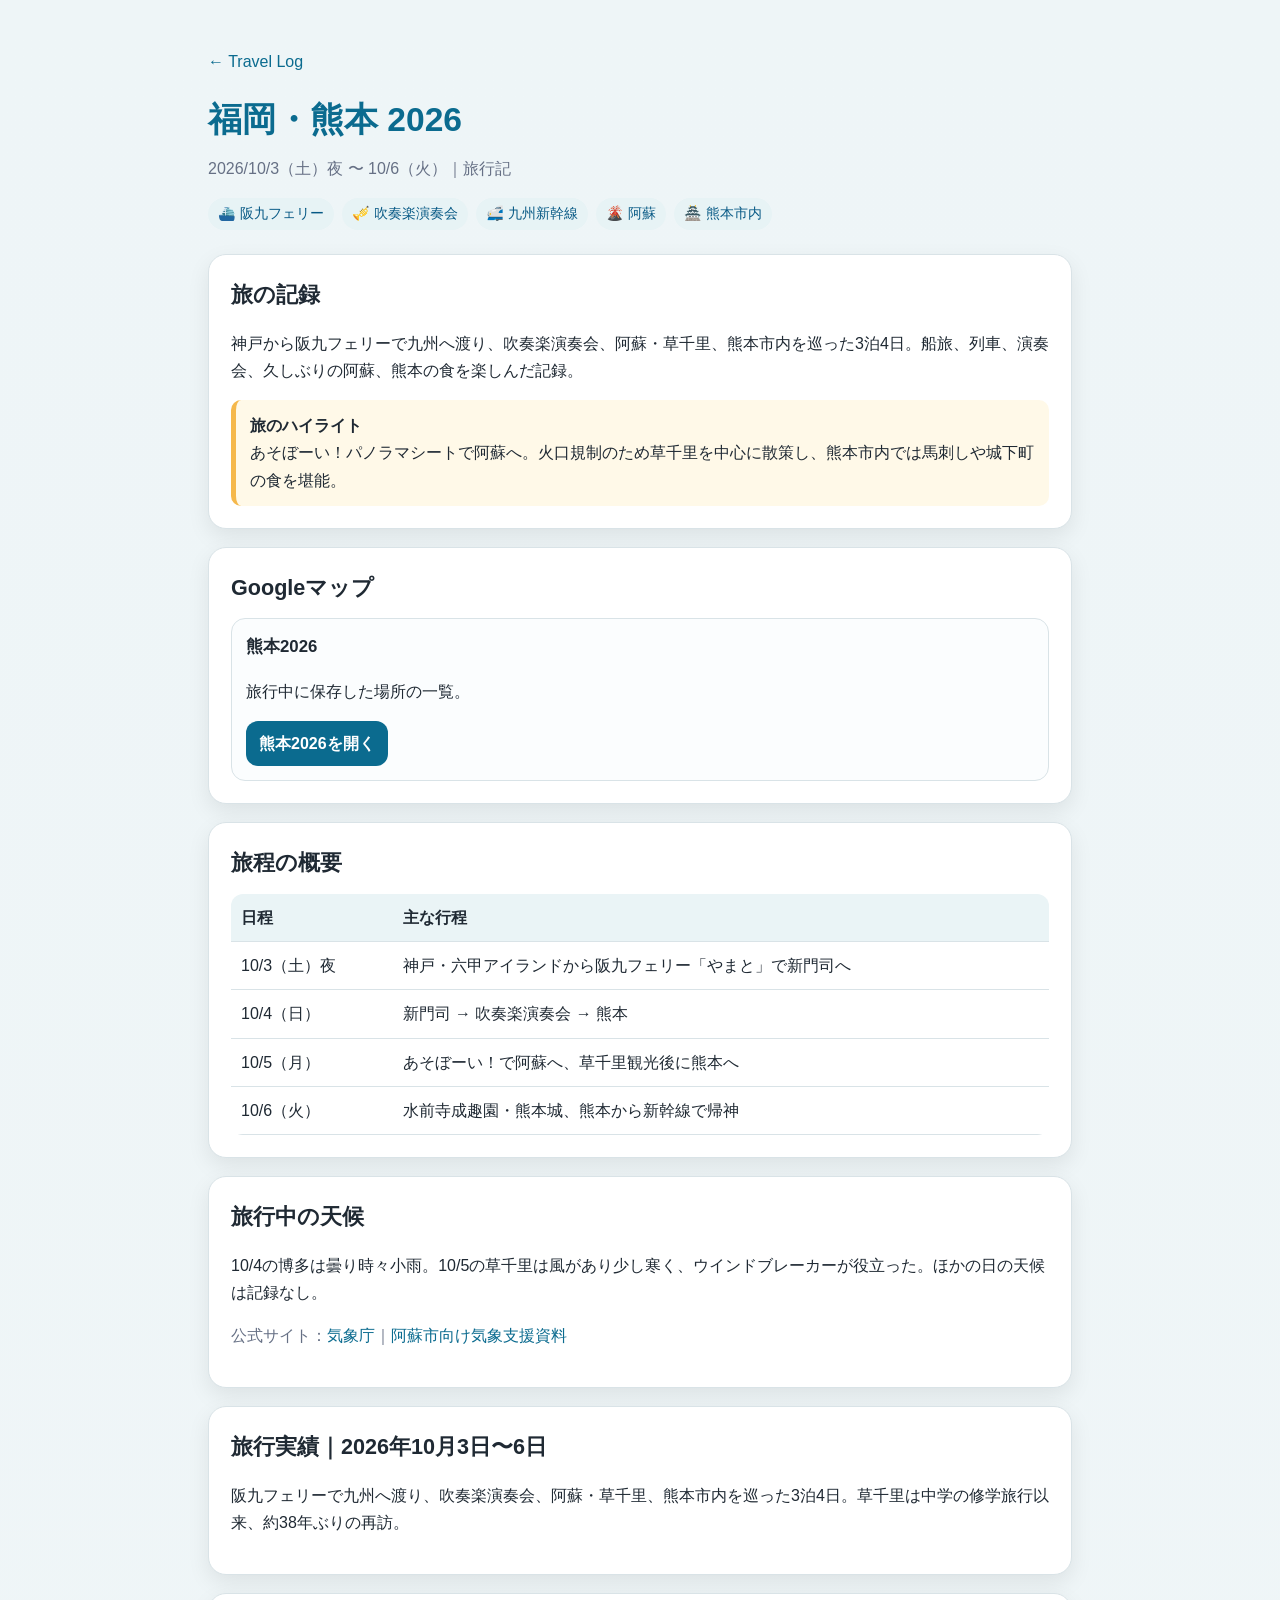
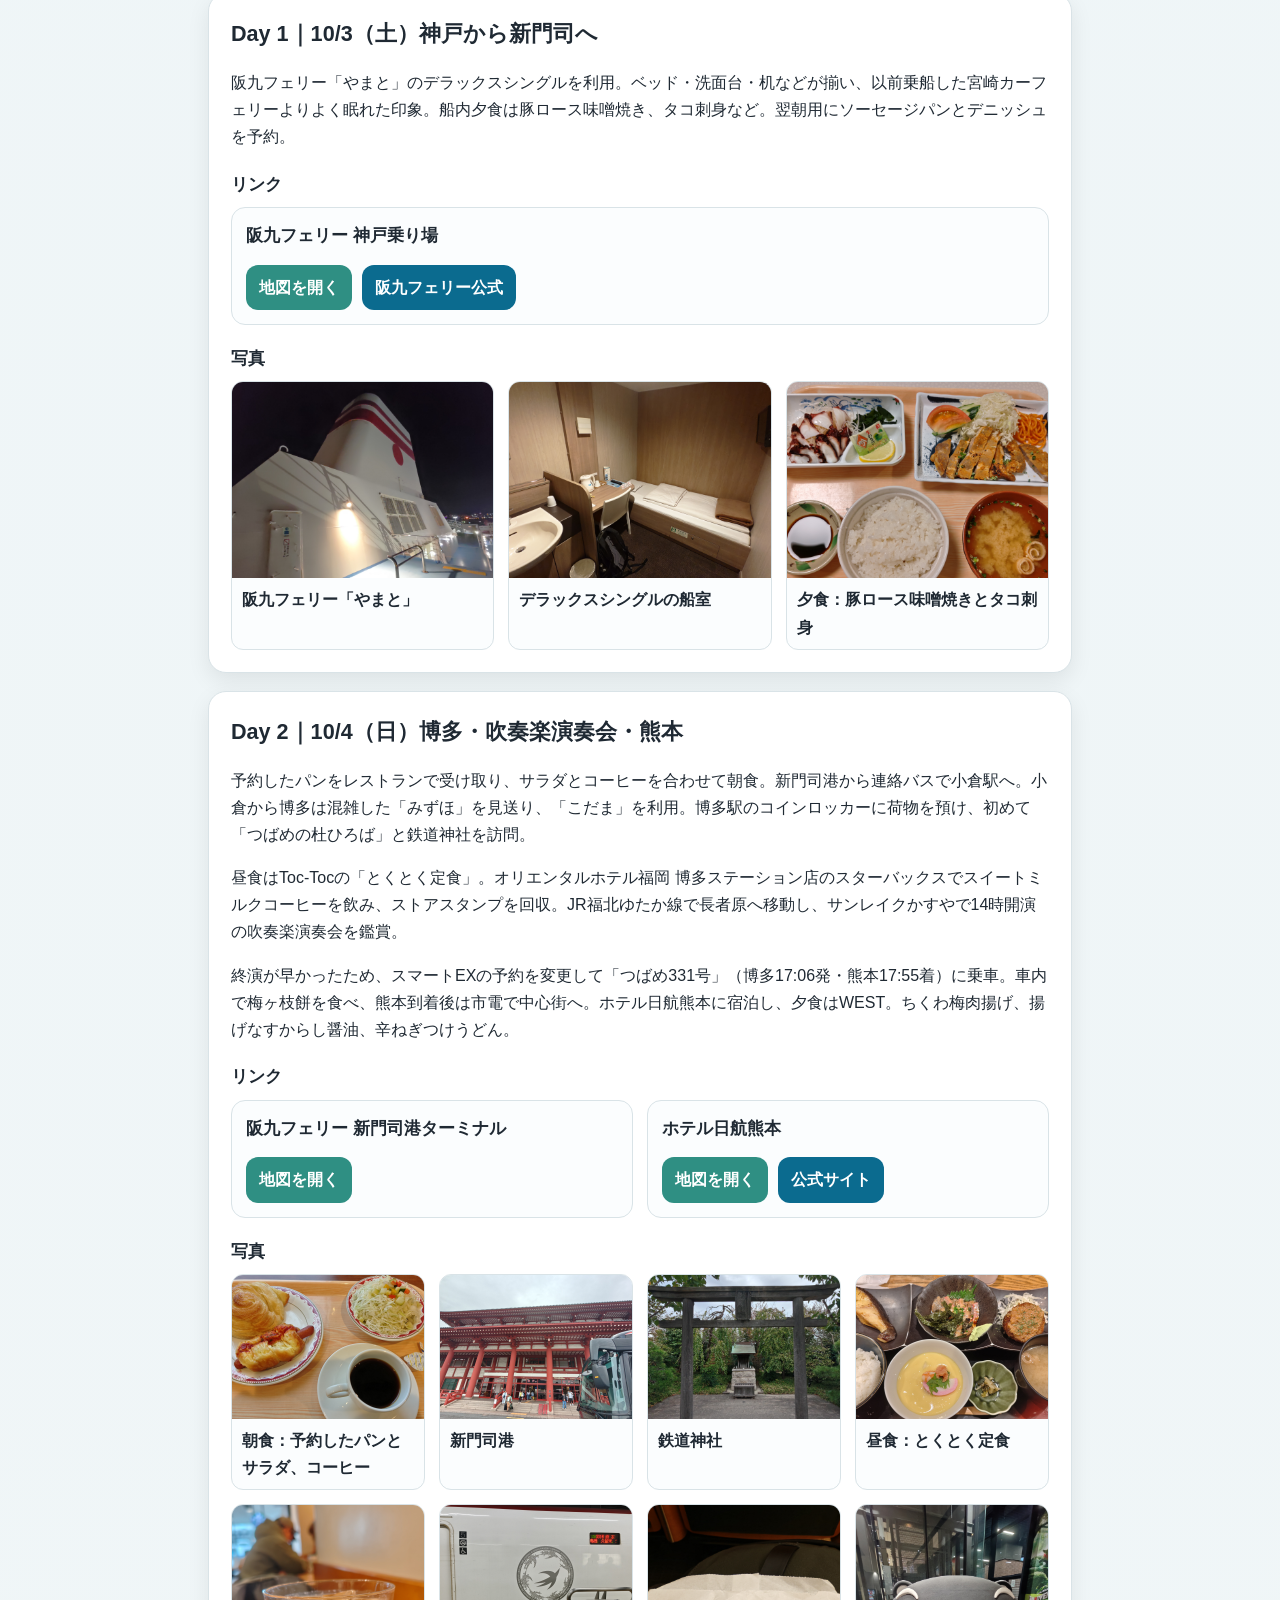
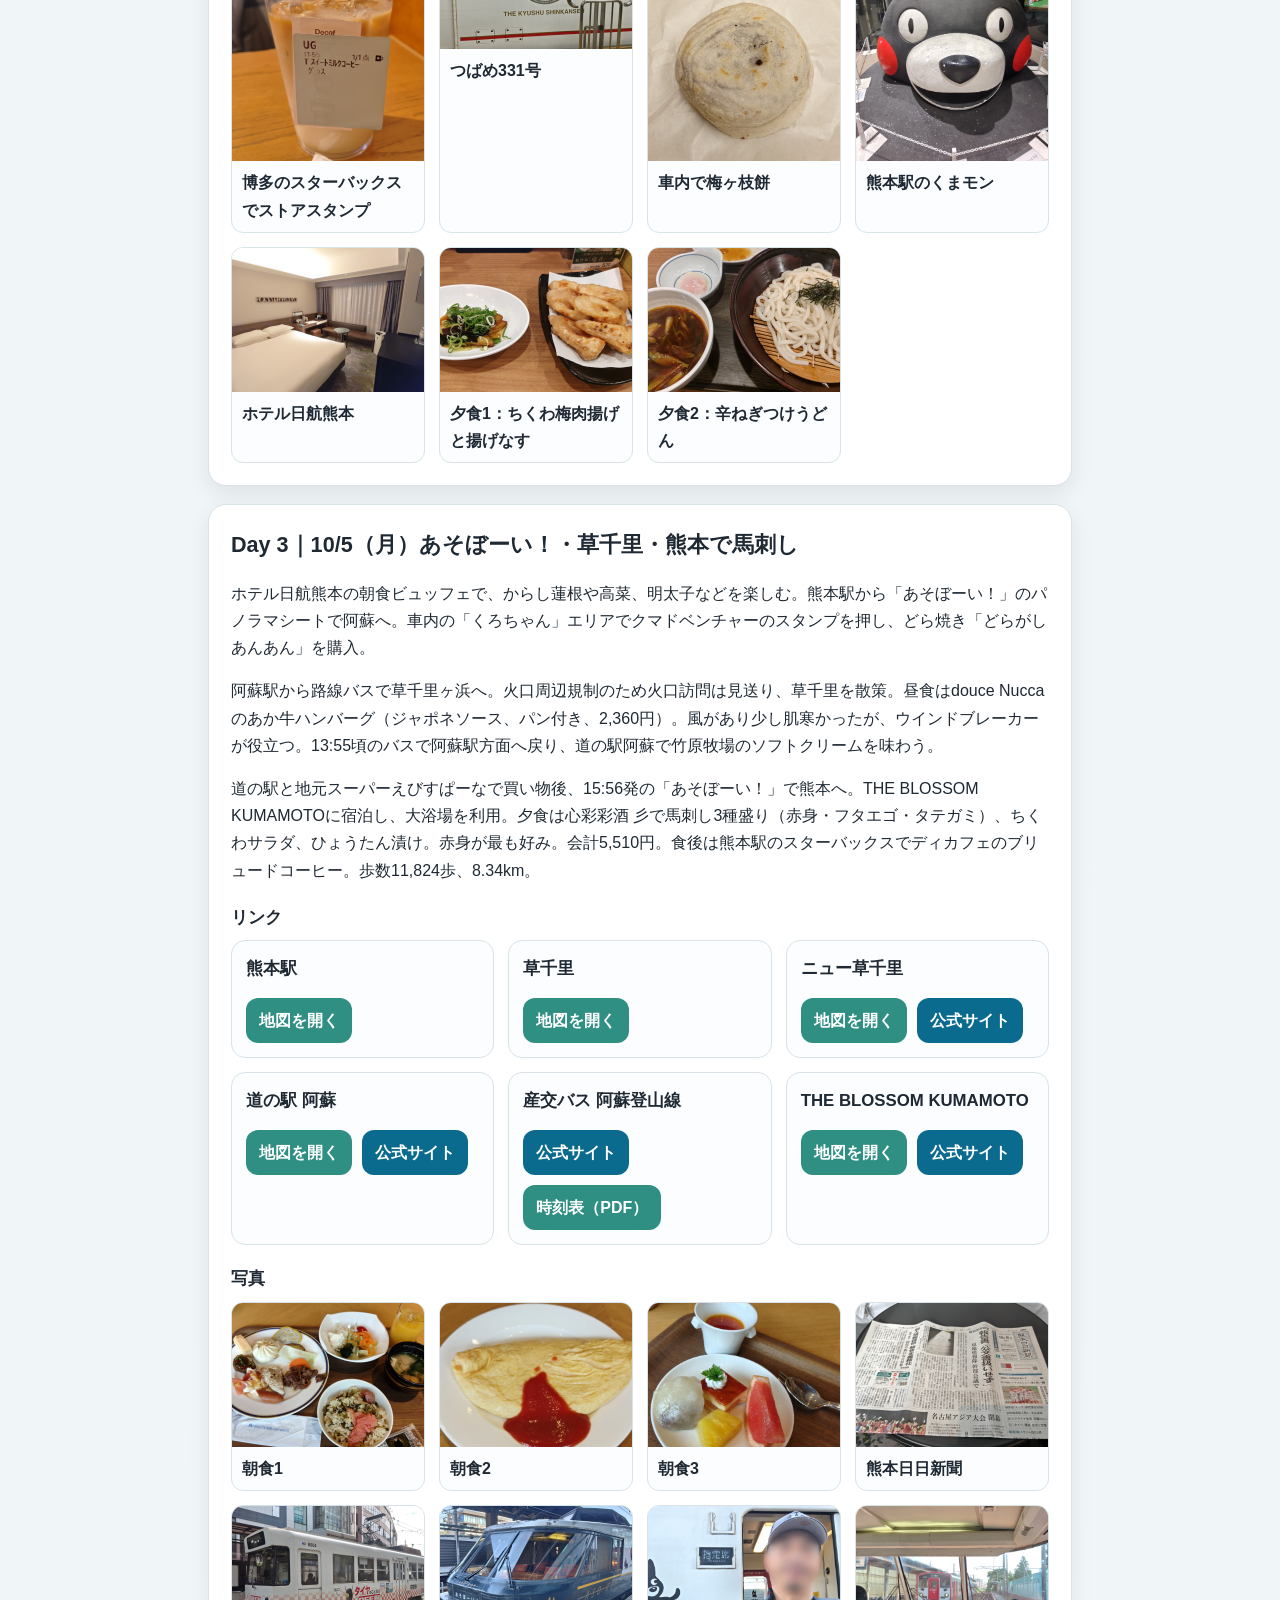
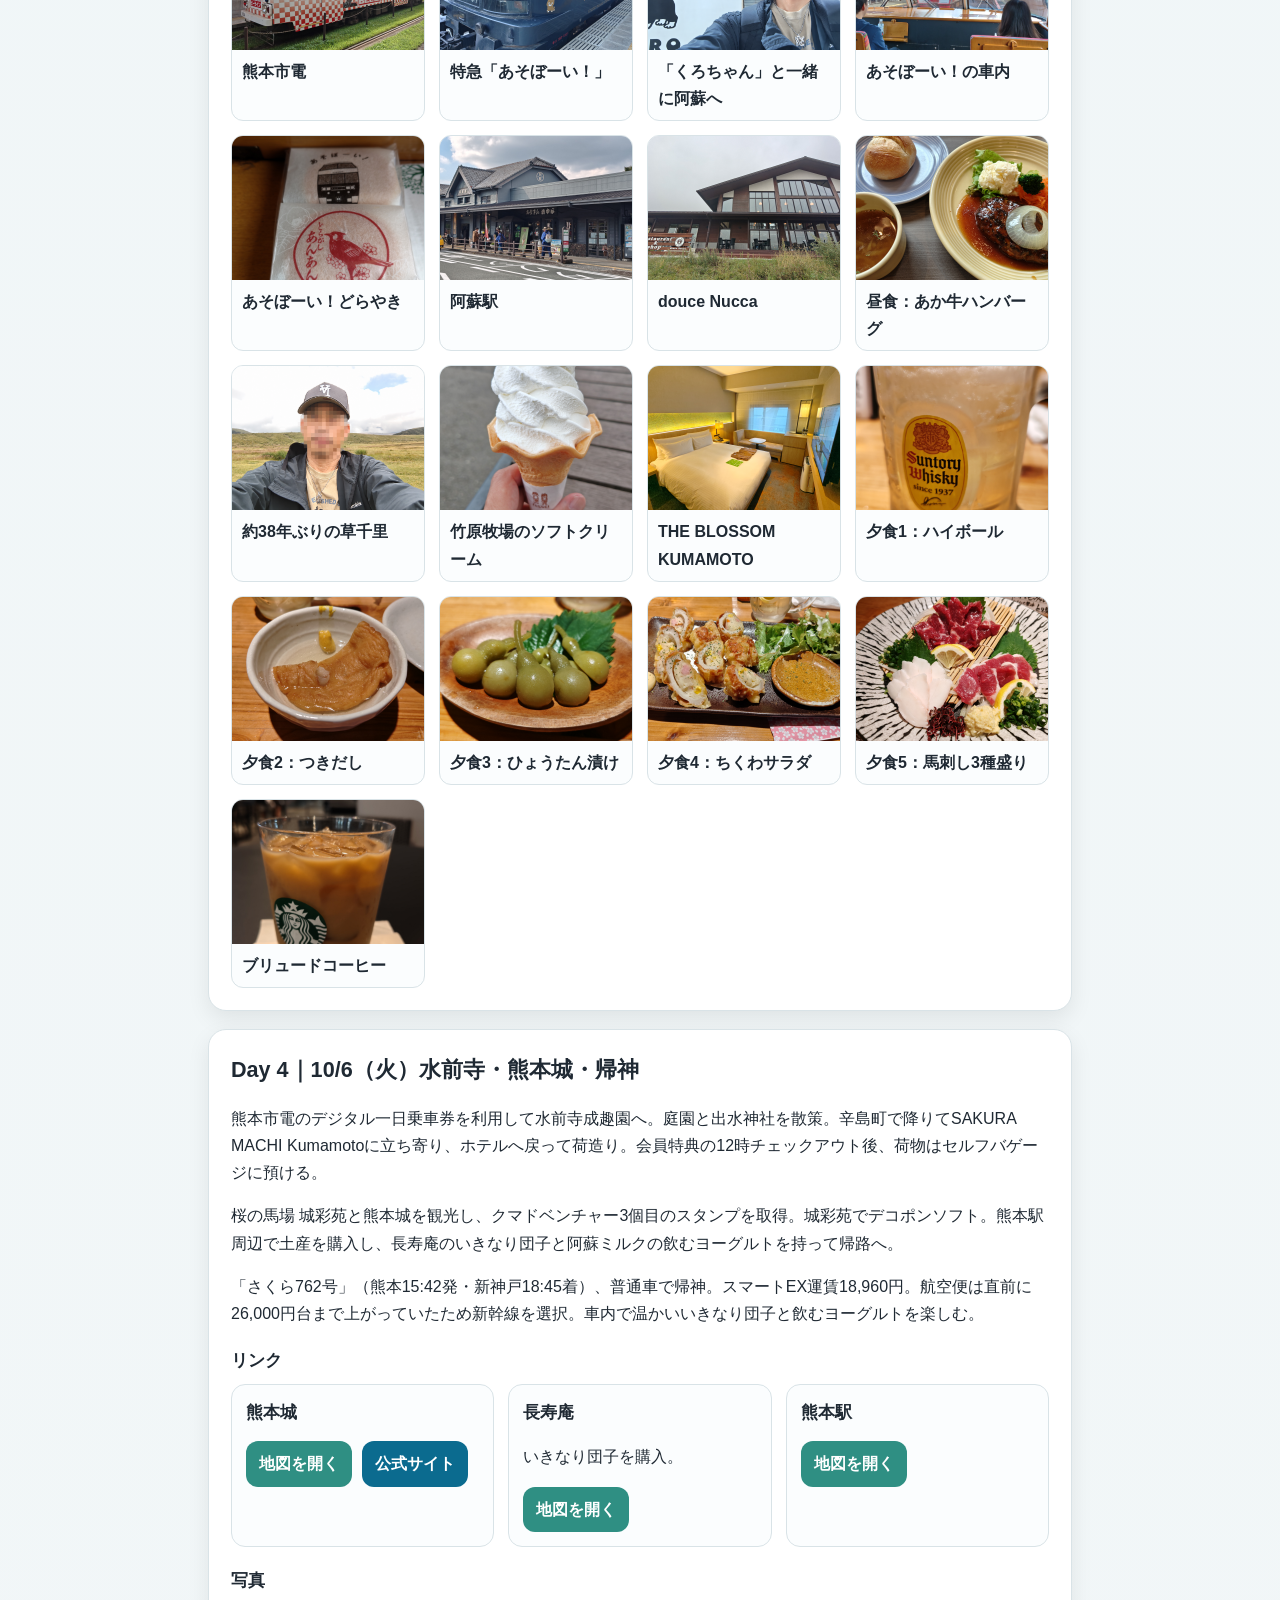
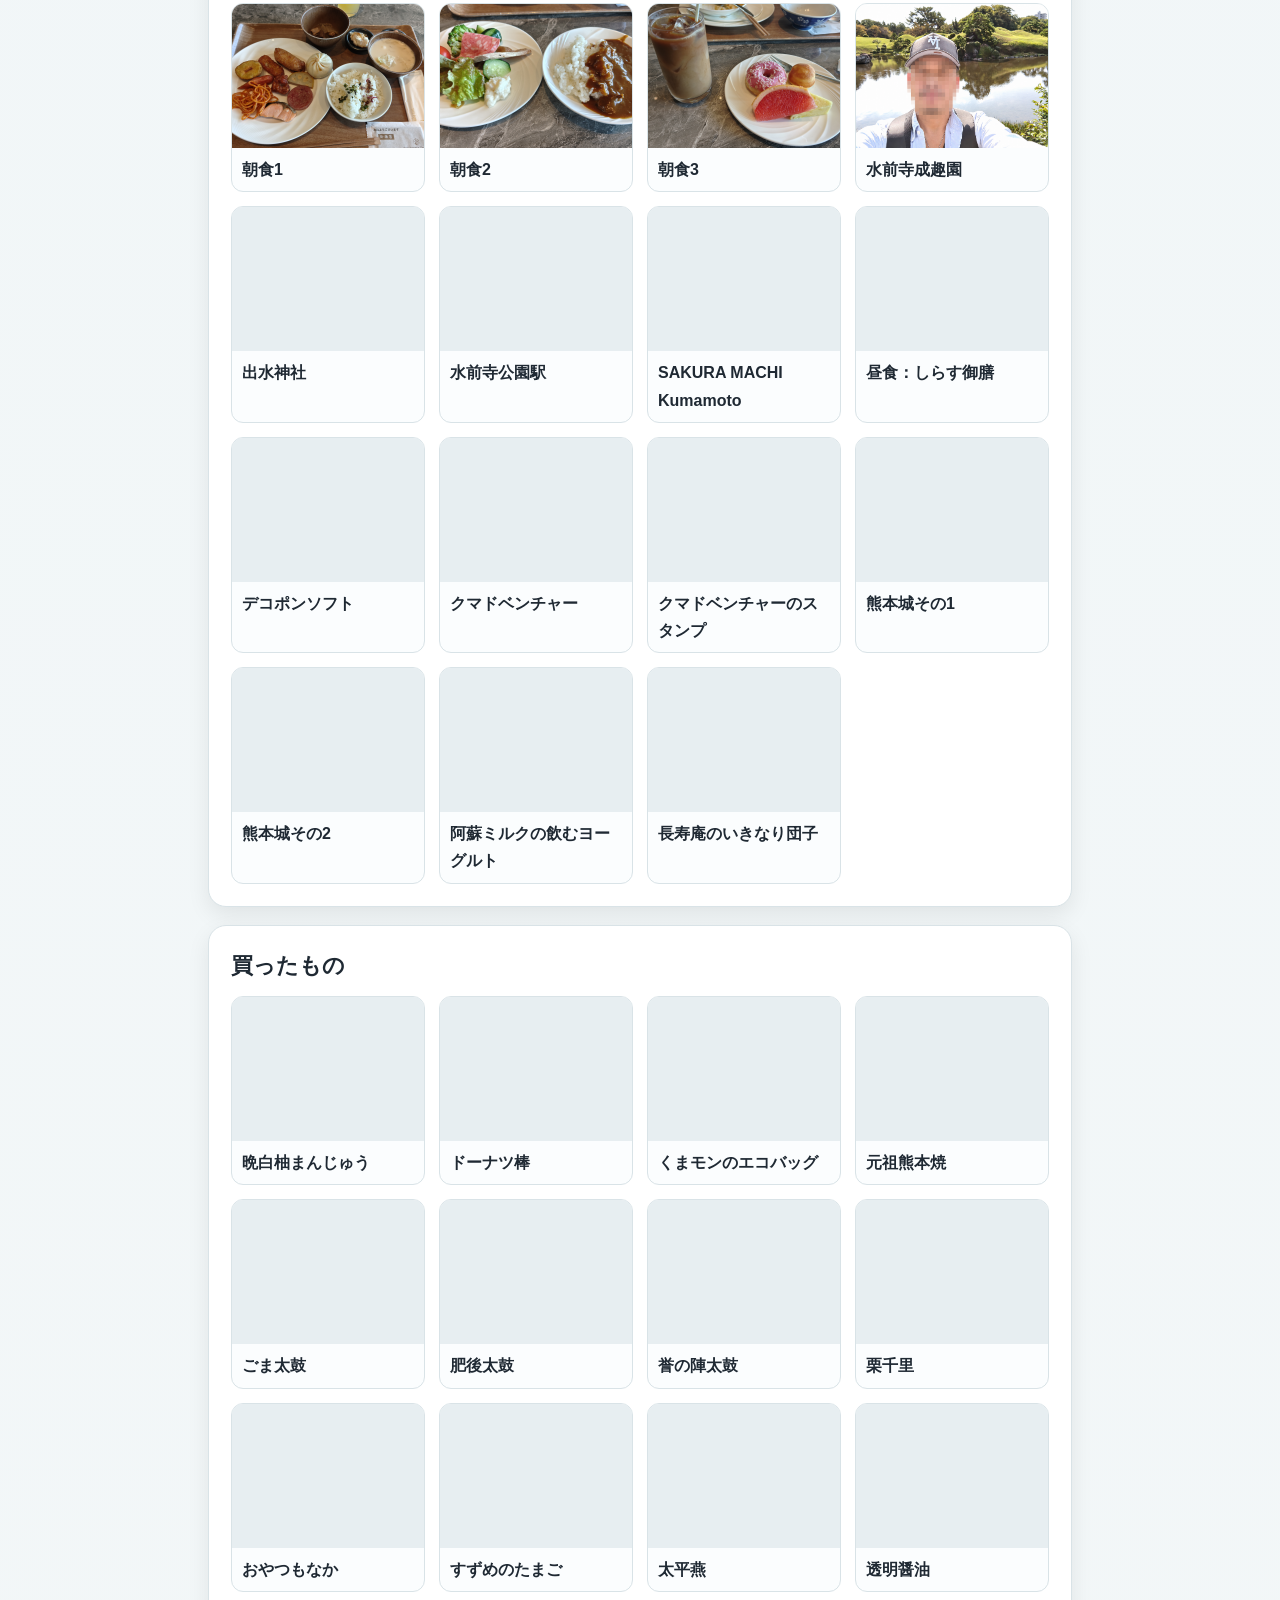
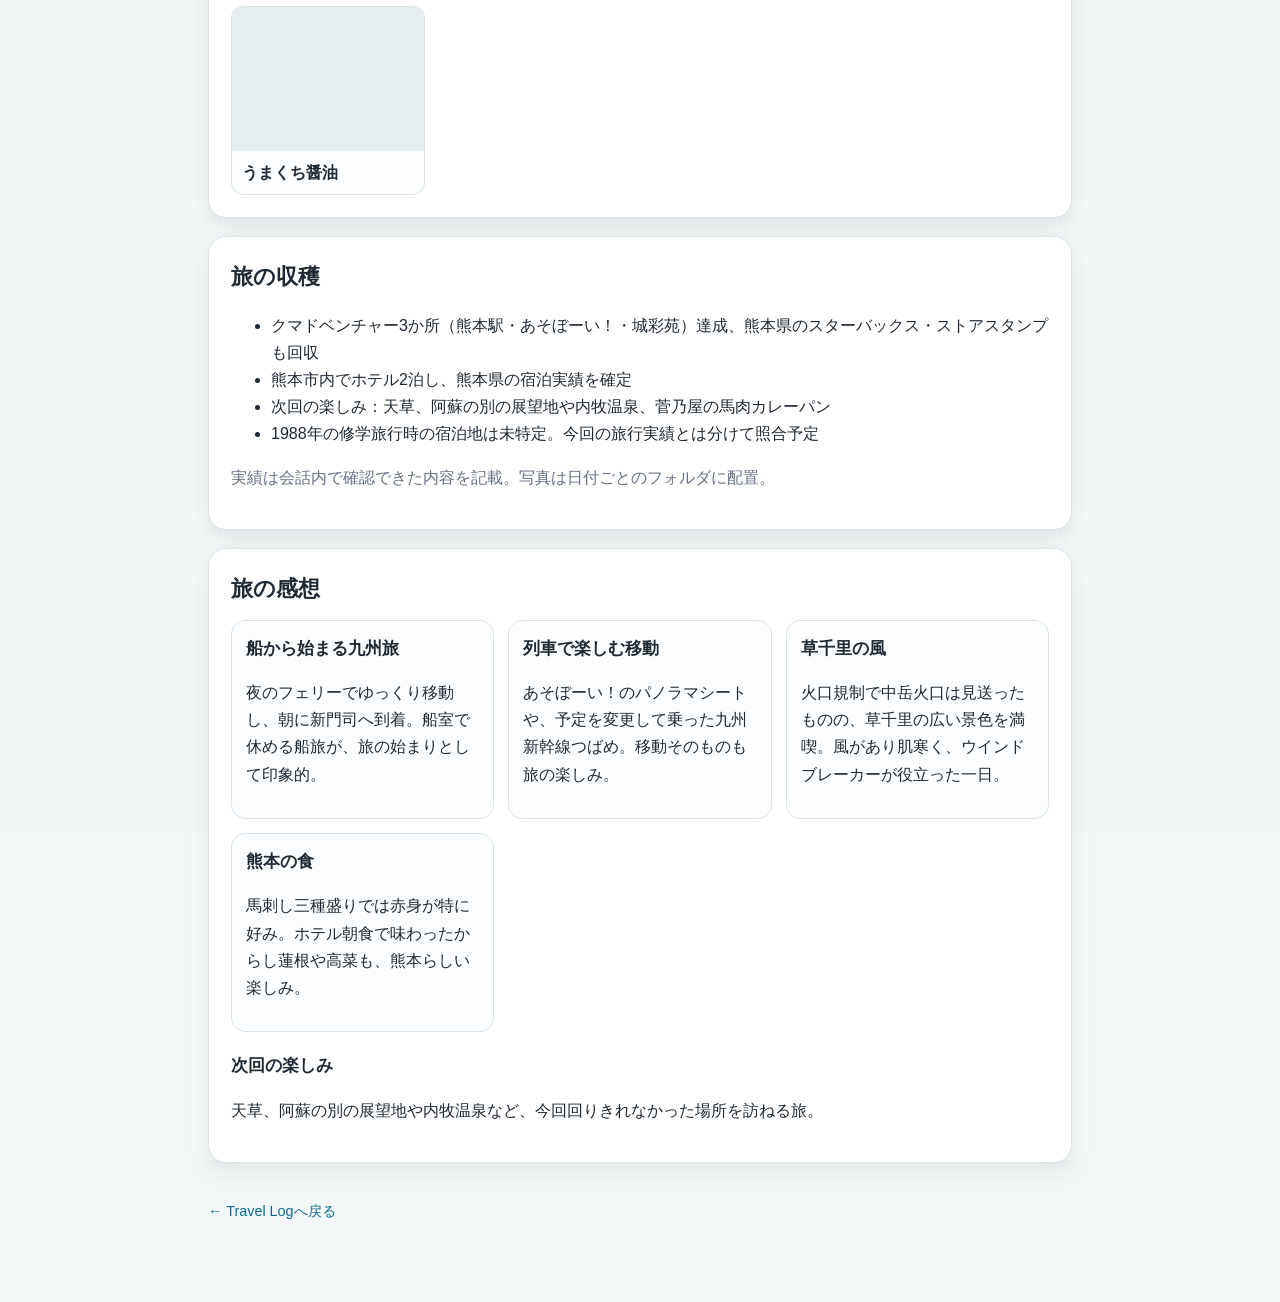
==== commit 06b39ec9: "20261008" ====
--- a/2026/fukuoka-kumamoto/index.html
+++ b/2026/fukuoka-kumamoto/index.html
@@ -15,7 +15,7 @@
   <header>
     <p><a href="../../index.html">← Travel Log</a></p>
     <h1>福岡・熊本 2026</h1>
-    <p class="meta">2026/10/3（土）夜 〜 10/6（火）｜旅行前の計画</p>
+    <p class="meta">2026/10/3（土）夜 〜 10/6（火）｜旅行記</p>
     <div class="badges">
       <span class="badge">⛴️ 阪九フェリー</span>
       <span class="badge">🎺 吹奏楽演奏会</span>
@@ -26,385 +26,248 @@
   </header>
 
   <section class="card">
-    <h2>この旅について</h2>
-    <p>神戸から阪九フェリーで新門司へ渡り、福岡で吹奏楽演奏会を鑑賞。熊本市内と阿蘇を訪ねる計画。旅行前の予定ページにつき、候補・未確定の内容は実績扱いの対象外。</p>
+    <h2>旅の記録</h2>
+    <p>神戸から阪九フェリーで九州へ渡り、吹奏楽演奏会、阿蘇・草千里、熊本市内を巡った3泊4日。船旅、列車、演奏会、久しぶりの阿蘇、熊本の食を楽しんだ記録。</p>
     <div class="note">
-      <strong>計画段階</strong><br>
-      予約済みの交通・宿泊と、候補・未確定の行程を区別して掲載。旅行後に実際の行程、写真、食事、感想を追加予定。
+      <strong>旅のハイライト</strong><br>
+      あそぼーい！パノラマシートで阿蘇へ。火口規制のため草千里を中心に散策し、熊本市内では馬刺しや城下町の食を堪能。
     </div>
   </section>
 
   <section class="card">
-    <h2>天気予報</h2>
-    <p class="meta">気象庁の府県天気予報を自動取得。当日と地域時系列予報の対象に入った翌日は3時間ごとの気温から最低・最高を算出、それ以降は日別予報を表示。阿蘇の気温は阿蘇乙姫の予報地点で確認。</p>
-    <div id="weather-forecast" class="weather-grid" aria-live="polite">
-      <p class="meta">天気予報を読み込み中...</p>
-    </div>
-    <p class="meta">公式サイト：<a href="https://www.jma.go.jp/bosai/forecast/" target="_blank" rel="noopener">気象庁</a>｜<a href="https://www.data.jma.go.jp/yoho/data/jishin/met/kishoushien_Kumamoto_Aso-shi.html" target="_blank" rel="noopener">阿蘇市向け気象支援資料</a></p>
+    <h2>Googleマップ</h2>
+    <div class="place-grid">
+      <div class="place">
+        <h3>熊本2026</h3>
+        <p>旅行中に保存した場所の一覧。</p>
+        <div class="button-row"><a class="button" href="https://maps.app.goo.gl/i3bZfHiESnJZJgGG7" target="_blank" rel="noopener">熊本2026を開く</a></div>
+      </div>
+    </div>
   </section>
 
   <section class="card">
     <h2>旅程の概要</h2>
     <table>
       <thead>
-        <tr><th>日程</th><th>予定</th><th>状況</th></tr>
+        <tr><th>日程</th><th>主な行程</th></tr>
       </thead>
       <tbody>
-        <tr><td>10/3（土）夜</td><td>神戸・六甲アイランドから阪九フェリー「やまと」で新門司へ</td><td>予約済み</td></tr>
-        <tr><td>10/4（日）</td><td>新門司 → 福岡、吹奏楽演奏会鑑賞、博多から熊本へ</td><td>一部予約済み</td></tr>
-        <tr><td>10/5（月）</td><td>阿蘇観光、熊本市内へ戻る</td><td>候補を検討中</td></tr>
-        <tr><td>10/6（火）</td><td>熊本市内観光、熊本から関西へ帰宅</td><td>帰路は未確定</td></tr>
+        <tr><td>10/3（土）夜</td><td>神戸・六甲アイランドから阪九フェリー「やまと」で新門司へ</td></tr>
+        <tr><td>10/4（日）</td><td>新門司 → 吹奏楽演奏会 → 熊本</td></tr>
+        <tr><td>10/5（月）</td><td>あそぼーい！で阿蘇へ、草千里観光後に熊本へ</td></tr>
+        <tr><td>10/6（火）</td><td>水前寺成趣園・熊本城、熊本から新幹線で帰神</td></tr>
       </tbody>
     </table>
   </section>
 
   <section class="card">
-    <h2>予約済み</h2>
+    <h2>旅行中の天候</h2>
+    <p>10/4の博多は曇り時々小雨。10/5の草千里は風があり少し寒く、ウインドブレーカーが役立った。ほかの日の天候は記録なし。</p>
+    <p class="meta">公式サイト：<a href="https://www.jma.go.jp/bosai/forecast/" target="_blank" rel="noopener">気象庁</a>｜<a href="https://www.data.jma.go.jp/yoho/data/jishin/met/kishoushien_Kumamoto_Aso-shi.html" target="_blank" rel="noopener">阿蘇市向け気象支援資料</a></p>
+  </section>
+
+  <div id="actual-record">
+    <section class="card">
+    <h2>旅行実績｜2026年10月3日〜6日</h2>
+    <p>阪九フェリーで九州へ渡り、吹奏楽演奏会、阿蘇・草千里、熊本市内を巡った3泊4日。草千里は中学の修学旅行以来、約38年ぶりの再訪。</p>
+    </section>
+
+    <section class="card">
+    <h2>Day 1｜10/3（土）神戸から新門司へ</h2>
+    <p>阪九フェリー「やまと」のデラックスシングルを利用。ベッド・洗面台・机などが揃い、以前乗船した宮崎カーフェリーよりよく眠れた印象。船内夕食は豚ロース味噌焼き、タコ刺身など。翌朝用にソーセージパンとデニッシュを予約。</p>
+    <h3>リンク</h3>
+    <div class="place-grid"><div class="place"><h3>阪九フェリー 神戸乗り場</h3><div class="button-row"><a class="button secondary" href="https://maps.app.goo.gl/vDX3DubuxHHua3Qx8" target="_blank" rel="noopener">地図を開く</a><a class="button" href="https://www.han9f.co.jp/" target="_blank" rel="noopener">阪九フェリー公式</a></div></div></div>
+    <h3>写真</h3>
+    <div class="archive-postcard-grid">
+      <figure><img src="images/actual/day1/yamato.JPG" alt="阪九フェリー やまと" loading="lazy"><figcaption>阪九フェリー「やまと」</figcaption></figure>
+      <figure><img src="images/actual/day1/room.JPG" alt="デラックスシングル" loading="lazy"><figcaption>デラックスシングルの船室</figcaption></figure>
+      <figure><img src="images/actual/day1/dinner.JPG" alt="夕食：豚ロース味噌焼きとタコ刺身" loading="lazy"><figcaption>夕食：豚ロース味噌焼きとタコ刺身</figcaption></figure>
+    </div>
+
+    </section>
+
+    <section class="card">
+    <h2>Day 2｜10/4（日）博多・吹奏楽演奏会・熊本</h2>
+    <p>予約したパンをレストランで受け取り、サラダとコーヒーを合わせて朝食。新門司港から連絡バスで小倉駅へ。小倉から博多は混雑した「みずほ」を見送り、「こだま」を利用。博多駅のコインロッカーに荷物を預け、初めて「つばめの杜ひろば」と鉄道神社を訪問。</p>
+    <p>昼食はToc-Tocの「とくとく定食」。オリエンタルホテル福岡 博多ステーション店のスターバックスでスイートミルクコーヒーを飲み、ストアスタンプを回収。JR福北ゆたか線で長者原へ移動し、サンレイクかすやで14時開演の吹奏楽演奏会を鑑賞。</p>
+    <p>終演が早かったため、スマートEXの予約を変更して「つばめ331号」（博多17:06発・熊本17:55着）に乗車。車内で梅ヶ枝餅を食べ、熊本到着後は市電で中心街へ。ホテル日航熊本に宿泊し、夕食はWEST。ちくわ梅肉揚げ、揚げなすからし醤油、辛ねぎつけうどん。</p>
+    <h3>リンク</h3>
     <div class="place-grid">
-      <div class="place">
-        <img class="place-photo" src="images/other_yamato.jpg" alt="阪九フェリー やまと" loading="lazy">
-        <h3>⛴️ 阪九フェリー「やまと」</h3>
-        <p>10/3 神戸・六甲アイランド 20:00発、10/4 新門司 8:30到着予定。デラックスシングル、インターネット割引適用。</p>
-        <p class="meta">運賃：12,300円｜支払い：当日｜港で発券予定</p>
-      </div>
-      <div class="place">
-        <img class="place-photo" src="images/other_sakura.jpg" alt="九州新幹線 さくら" loading="lazy">
-        <h3>🚅 九州新幹線 さくら411号</h3>
-        <p>10/4 博多 17:36発 → 熊本 18:14着。演奏会後の熊本移動。</p>
-        <p class="meta">EX早特3｜運賃：4,950円｜モバイルICOCA利用</p>
-      </div>
-      <div class="place">
-        <img class="place-photo" src="images/other_asoboi.png" alt="特急 あそぼーい！" loading="lazy">
-        <h3>🚃 特急 あそぼーい！</h3>
-        <p>10/5 熊本 9:57発 → 阿蘇 11:22着、阿蘇 15:56発 → 熊本 17:08着。</p>
-        <p class="meta">往復予約済み｜運賃：各3,080円｜QRチケレス対応きっぷ</p>
-      </div>
-      <div class="place">
-        <img class="place-photo" src="images/hotel_nikkokumamoto.png" alt="ホテル日航熊本" loading="lazy">
-        <h3>ホテル日航熊本</h3>
-        <p>10/4〜10/5、禁煙クイーン（21㎡）、朝食付き。</p>
-        <p class="meta">料金：17,100円｜2日前までキャンセル無料</p>
-      </div>
-      <div class="place">
-        <img class="place-photo" src="images/hotel_blossomkumamoto.png" alt="THE BLOSSOM KUMAMOTO" loading="lazy">
-        <h3>THE BLOSSOM KUMAMOTO</h3>
-        <p>10/5〜10/6、禁煙モデレートダブル、シャワーブースタイプ、朝食付き。到着予定 19:00。</p>
-        <p class="meta">料金：22,734円｜3日前からキャンセル料あり</p>
-      </div>
-    </div>
-  </section>
+      <div class="place"><h3>阪九フェリー 新門司港ターミナル</h3><div class="button-row"><a class="button secondary" href="https://maps.app.goo.gl/SnzYdfah27Cgk9i98" target="_blank" rel="noopener">地図を開く</a></div></div>
+      <div class="place"><h3>ホテル日航熊本</h3><div class="button-row"><a class="button secondary" href="https://maps.app.goo.gl/GD3pMfa78LuK81sn6" target="_blank" rel="noopener">地図を開く</a><a class="button" href="https://nikko-kumamoto.co.jp/" target="_blank" rel="noopener">公式サイト</a></div></div>
+    </div>
+    <h3>写真</h3>
+    <div class="archive-postcard-grid">
+      <figure><img src="images/actual/day2/breakfast.JPG" alt="フェリーでの朝食" loading="lazy"><figcaption>朝食：予約したパンとサラダ、コーヒー</figcaption></figure>
+      <figure><img src="images/actual/day2/shinmoji.JPG" alt="新門司港の阪九フェリーターミナル" loading="lazy"><figcaption>新門司港</figcaption></figure>
+      <figure><img src="images/actual/day2/tetsudou_jinja.JPG" alt="博多駅屋上の鉄道神社" loading="lazy"><figcaption>鉄道神社</figcaption></figure>
+      <figure><img src="images/actual/day2/lunch.JPG" alt="博多 Toc-Toc のとくとく定食" loading="lazy"><figcaption>昼食：とくとく定食</figcaption></figure>
+      <figure class="archive-postcard--portrait"><img src="images/actual/day2/starbucks.JPG" alt="スイートミルクコーヒー" loading="lazy"><figcaption>博多のスターバックスでストアスタンプ</figcaption></figure>
+      <figure><img src="images/actual/day2/tsubame.JPG" alt="九州新幹線 つばめ331号" loading="lazy"><figcaption>つばめ331号</figcaption></figure>
+      <figure class="archive-postcard--portrait"><img src="images/actual/day2/umegaemochi.JPG" alt="車内で食べた梅ヶ枝餅" loading="lazy"><figcaption>車内で梅ヶ枝餅</figcaption></figure>
+      <figure class="archive-postcard--portrait"><img src="images/actual/day2/kumamon.JPG" alt="熊本駅のくまモン" loading="lazy"><figcaption>熊本駅のくまモン</figcaption></figure>
+      <figure><img src="images/actual/day2/room.JPG" alt="ホテル日航熊本の客室" loading="lazy"><figcaption>ホテル日航熊本</figcaption></figure>
+      <figure><img src="images/actual/day2/dinner1.JPG" alt="WESTでの夕食" loading="lazy"><figcaption>夕食1：ちくわ梅肉揚げと揚げなす</figcaption></figure>
+      <figure><img src="images/actual/day2/dinner2.JPG" alt="WESTの辛ねぎつけうどん" loading="lazy"><figcaption>夕食2：辛ねぎつけうどん</figcaption></figure>
+    </div>
+
+    </section>
+
+    <section class="card">
+    <h2>Day 3｜10/5（月）あそぼーい！・草千里・熊本で馬刺し</h2>
+    <p>ホテル日航熊本の朝食ビュッフェで、からし蓮根や高菜、明太子などを楽しむ。熊本駅から「あそぼーい！」のパノラマシートで阿蘇へ。車内の「くろちゃん」エリアでクマドベンチャーのスタンプを押し、どら焼き「どらがし あんあん」を購入。</p>
+    <p>阿蘇駅から路線バスで草千里ヶ浜へ。火口周辺規制のため火口訪問は見送り、草千里を散策。昼食はdouce Nuccaのあか牛ハンバーグ（ジャポネソース、パン付き、2,360円）。風があり少し肌寒かったが、ウインドブレーカーが役立つ。13:55頃のバスで阿蘇駅方面へ戻り、道の駅阿蘇で竹原牧場のソフトクリームを味わう。
+    </p>
+    <p>道の駅と地元スーパーえびすぱーなで買い物後、15:56発の「あそぼーい！」で熊本へ。THE BLOSSOM KUMAMOTOに宿泊し、大浴場を利用。夕食は心彩彩酒 彡で馬刺し3種盛り（赤身・フタエゴ・タテガミ）、ちくわサラダ、ひょうたん漬け。赤身が最も好み。会計5,510円。食後は熊本駅のスターバックスでディカフェのブリュードコーヒー。歩数11,824歩、8.34km。</p>
+    <h3>リンク</h3>
+    <div class="place-grid">
+      <div class="place"><h3>熊本駅</h3><div class="button-row"><a class="button secondary" href="https://maps.app.goo.gl/HDaE3aZCy8epn8R88" target="_blank" rel="noopener">地図を開く</a></div></div>
+      <div class="place"><h3>草千里</h3><div class="button-row"><a class="button secondary" href="https://maps.app.goo.gl/GfqpwT7FCfYALSiw6" target="_blank" rel="noopener">地図を開く</a></div></div>
+      <div class="place"><h3>ニュー草千里</h3><div class="button-row"><a class="button secondary" href="https://maps.app.goo.gl/jQQQ47HiKuBHZw9w6" target="_blank" rel="noopener">地図を開く</a><a class="button" href="https://www.newkusasenri.com/" target="_blank" rel="noopener">公式サイト</a></div></div>
+      <div class="place"><h3>道の駅 阿蘇</h3><div class="button-row"><a class="button secondary" href="https://maps.app.goo.gl/MiAxWVAmXcBYEiSj6" target="_blank" rel="noopener">地図を開く</a><a class="button" href="https://www.aso-denku.jp/" target="_blank" rel="noopener">公式サイト</a></div></div>
+      <div class="place"><h3>産交バス 阿蘇登山線</h3><div class="button-row"><a class="button" href="https://www.sankobus.jp/" target="_blank" rel="noopener">公式サイト</a><a class="button secondary" href="images/tt-asotozansen-20260511.pdf" target="_blank" rel="noopener">時刻表（PDF）</a></div></div>
+      <div class="place"><h3>THE BLOSSOM KUMAMOTO</h3><div class="button-row"><a class="button secondary" href="https://maps.app.goo.gl/rBSebyi8wD3H2qhm7" target="_blank" rel="noopener">地図を開く</a><a class="button" href="https://www.jrk-hotels.co.jp/Kumamoto/" target="_blank" rel="noopener">公式サイト</a></div></div>
+    </div>
+    <h3>写真</h3>
+    <div class="archive-postcard-grid">
+      <figure><img src="images/actual/day3/breakfast1.JPG" alt="ホテル日航熊本の朝食" loading="lazy"><figcaption>朝食1</figcaption></figure>
+      <figure><img src="images/actual/day3/breakfast2.JPG" alt="ホテル日航熊本の朝食" loading="lazy"><figcaption>朝食2</figcaption></figure>
+      <figure><img src="images/actual/day3/breakfast3.JPG" alt="ホテル日航熊本の朝食" loading="lazy"><figcaption>朝食3</figcaption></figure>
+      <figure><img src="images/actual/day3/newspaper.JPG" alt="熊本日日新聞" loading="lazy"><figcaption>熊本日日新聞</figcaption></figure>
+      <figure><img src="images/actual/day3/tram.JPG" alt="熊本市電" loading="lazy"><figcaption>熊本市電</figcaption></figure>
+      <figure><img src="images/actual/day3/asoboy1.JPG" alt="特急あそぼーい！" loading="lazy"><figcaption>特急「あそぼーい！」</figcaption></figure>
+      <figure><img src="images/actual/day3/asoboy2.png" alt="特急あそぼーい！の車内" loading="lazy"><figcaption>「くろちゃん」と一緒に阿蘇へ</figcaption></figure>
+      <figure><img src="images/actual/day3/asoboy3.JPG" alt="特急あそぼーい！の車内" loading="lazy"><figcaption>あそぼーい！の車内</figcaption></figure>
+      <figure><img src="images/actual/day3/asoboy4.JPG" alt="あそぼーい！どらやき" loading="lazy"><figcaption>あそぼーい！どらやき</figcaption></figure>
+      <figure><img src="images/actual/day3/aso_station.JPG" alt="阿蘇駅" loading="lazy"><figcaption>阿蘇駅</figcaption></figure>
+      <figure><img src="images/actual/day3/douce_nucca.JPG" alt="douce Nucca" loading="lazy"><figcaption>douce Nucca</figcaption></figure>
+      <figure><img src="images/actual/day3/lunch.JPG" alt="あか牛ハンバーグ" loading="lazy"><figcaption>昼食：あか牛ハンバーグ</figcaption></figure>
+      <figure><img src="images/actual/day3/kusasenri.png" alt="草千里ヶ浜" loading="lazy"><figcaption>約38年ぶりの草千里</figcaption></figure>
+      <figure><img src="images/actual/day3/softcream.JPG" alt="道の駅阿蘇のソフトクリーム" loading="lazy"><figcaption>竹原牧場のソフトクリーム</figcaption></figure>
+      <figure><img src="images/actual/day3/blossom.JPG" alt="THE BLOSSOM KUMAMOTO" loading="lazy"><figcaption>THE BLOSSOM KUMAMOTO</figcaption></figure>
+      <figure><img src="images/actual/day3/dinner1.JPG" alt="夕食1:ハイボール" loading="lazy"><figcaption>夕食1：ハイボール</figcaption></figure>
+      <figure><img src="images/actual/day3/dinner2.JPG" alt="夕食2:つきだし" loading="lazy"><figcaption>夕食2：つきだし</figcaption></figure>
+      <figure><img src="images/actual/day3/dinner3.JPG" alt="夕食3:ひょうたん漬け" loading="lazy"><figcaption>夕食3：ひょうたん漬け</figcaption></figure>
+      <figure><img src="images/actual/day3/dinner4.JPG" alt="夕食4:ちくわサラダ" loading="lazy"><figcaption>夕食4：ちくわサラダ</figcaption></figure>
+      <figure><img src="images/actual/day3/dinner5.JPG" alt="夕食5:馬刺し3種盛り" loading="lazy"><figcaption>夕食5：馬刺し3種盛り</figcaption></figure>
+      <figure><img src="images/actual/day3/starbucks.JPG" alt="熊本駅のスターバックス" loading="lazy"><figcaption>ブリュードコーヒー</figcaption></figure>
+    </div>
+
+    </section>
+
+    <section class="card">
+    <h2>Day 4｜10/6（火）水前寺・熊本城・帰神</h2>
+    <p>熊本市電のデジタル一日乗車券を利用して水前寺成趣園へ。庭園と出水神社を散策。辛島町で降りてSAKURA MACHI Kumamotoに立ち寄り、ホテルへ戻って荷造り。会員特典の12時チェックアウト後、荷物はセルフバゲージに預ける。</p>
+    <p>桜の馬場 城彩苑と熊本城を観光し、クマドベンチャー3個目のスタンプを取得。城彩苑でデコポンソフト。熊本駅周辺で土産を購入し、長寿庵のいきなり団子と阿蘇ミルクの飲むヨーグルトを持って帰路へ。</p>
+    <p>「さくら762号」（熊本15:42発・新神戸18:45着）、普通車で帰神。スマートEX運賃18,960円。航空便は直前に26,000円台まで上がっていたため新幹線を選択。車内で温かいいきなり団子と飲むヨーグルトを楽しむ。</p>
+    <h3>リンク</h3>
+    <div class="place-grid">
+      <div class="place"><h3>熊本城</h3><div class="button-row"><a class="button secondary" href="https://maps.app.goo.gl/HKz99BaNLBRVAtDQ7" target="_blank" rel="noopener">地図を開く</a><a class="button" href="https://castle.kumamoto-guide.jp/" target="_blank" rel="noopener">公式サイト</a></div></div>
+      <div class="place"><h3>長寿庵</h3><p>いきなり団子を購入。</p><div class="button-row"><a class="button secondary" href="https://maps.app.goo.gl/s5JjTfBzedAHP5SQ9" target="_blank" rel="noopener">地図を開く</a></div></div>
+      <div class="place"><h3>熊本駅</h3><div class="button-row"><a class="button secondary" href="https://maps.app.goo.gl/HDaE3aZCy8epn8R88" target="_blank" rel="noopener">地図を開く</a></div></div>
+    </div>
+    <h3>写真</h3>
+    <div class="archive-postcard-grid">
+      <figure><img src="images/actual/day4/breakfast1.JPG" alt="朝食1" loading="lazy"><figcaption>朝食1</figcaption></figure>
+      <figure><img src="images/actual/day4/breakfast2.JPG" alt="朝食2" loading="lazy"><figcaption>朝食2</figcaption></figure>
+      <figure><img src="images/actual/day4/breakfast3.JPG" alt="朝食3" loading="lazy"><figcaption>朝食3</figcaption></figure>
+      <figure><img src="images/actual/day4/suizenji.png" alt="水前寺成趣園" loading="lazy"><figcaption>水前寺成趣園</figcaption></figure>
+      <figure><img src="images/actual/day4/izumi_jinja.JPG" alt="出水神社" loading="lazy"><figcaption>出水神社</figcaption></figure>
+      <figure><img src="images/actual/day4/suizenjikoen_station.JPG" alt="水前寺公園駅" loading="lazy"><figcaption>水前寺公園駅</figcaption></figure>
+      <figure><img src="images/actual/day4/sakuramachi.JPG" alt="SAKURA MACHI Kumamoto" loading="lazy"><figcaption>SAKURA MACHI Kumamoto</figcaption></figure>
+      <figure><img src="images/actual/day4/lunch.JPG" alt="しらす御膳" loading="lazy"><figcaption>昼食：しらす御膳</figcaption></figure>
+      <figure><img src="images/actual/day4/softcream.JPG" alt="デコポンソフト" loading="lazy"><figcaption>デコポンソフト</figcaption></figure>
+      <figure><img src="images/actual/day4/kumadventure2.JPG" alt="クマドベンチャー" loading="lazy"><figcaption>クマドベンチャー</figcaption></figure>
+      <figure><img src="images/actual/day4/kumadventure1.JPG" alt="クマドベンチャーのスタンプ" loading="lazy"><figcaption>クマドベンチャーのスタンプ</figcaption></figure>
+      <figure><img src="images/actual/day4/kumamoto_castle1.JPG" alt="熊本城" loading="lazy"><figcaption>熊本城その1</figcaption></figure>
+      <figure><img src="images/actual/day4/kumamoto_castle2.JPG" alt="熊本城" loading="lazy"><figcaption>熊本城その2</figcaption></figure>
+      <figure><img src="images/actual/day4/aso_milk.JPG" alt="阿蘇ミルクの飲むヨーグルト" loading="lazy"><figcaption>阿蘇ミルクの飲むヨーグルト</figcaption></figure>
+      <figure><img src="images/actual/day4/ikinaridango.JPG" alt="長寿庵のいきなり団子" loading="lazy"><figcaption>長寿庵のいきなり団子</figcaption></figure>
+    </div>
+
+    </section>
+
+    <section class="card">
+    <h2>買ったもの</h2>
+    <div class="archive-postcard-grid">
+      <figure><img src="images/actual/purchases/banpeiyu_manju.JPG" alt="晩白柚まんじゅう" loading="lazy"><figcaption>晩白柚まんじゅう</figcaption></figure>
+      <figure><img src="images/actual/purchases/donuts_bo.JPG" alt="ドーナツ棒" loading="lazy"><figcaption>ドーナツ棒</figcaption></figure>
+      <figure><img src="images/actual/purchases/eco_bag.JPG" alt="くまモンのエコバッグ" loading="lazy"><figcaption>くまモンのエコバッグ</figcaption></figure>
+      <figure><img src="images/actual/purchases/ganso_kumamotoyaki.JPG" alt="元祖熊本焼" loading="lazy"><figcaption>元祖熊本焼</figcaption></figure>
+      <figure><img src="images/actual/purchases/gomadaiko.JPG" alt="ごま太鼓" loading="lazy"><figcaption>ごま太鼓</figcaption></figure>
+      <figure><img src="images/actual/purchases/higodaiko.JPG" alt="肥後太鼓" loading="lazy"><figcaption>肥後太鼓</figcaption></figure>
+      <figure><img src="images/actual/purchases/jindaiko.JPG" alt="誉の陣太鼓" loading="lazy"><figcaption>誉の陣太鼓</figcaption></figure>
+      <figure><img src="images/actual/purchases/kurisenri.JPG" alt="栗千里" loading="lazy"><figcaption>栗千里</figcaption></figure>
+      <figure><img src="images/actual/purchases/oyatsu_monaka.JPG" alt="おやつもなか" loading="lazy"><figcaption>おやつもなか</figcaption></figure>
+      <figure><img src="images/actual/purchases/suzumenotamago.JPG" alt="すずめのたまご" loading="lazy"><figcaption>すずめのたまご</figcaption></figure>
+      <figure><img src="images/actual/purchases/taipien.JPG" alt="太平燕" loading="lazy"><figcaption>太平燕</figcaption></figure>
+      <figure><img src="images/actual/purchases/tomei_shoyu.JPG" alt="透明醤油" loading="lazy"><figcaption>透明醤油</figcaption></figure>
+      <figure><img src="images/actual/purchases/umakuchi_shoyu.JPG" alt="うまくち醤油" loading="lazy"><figcaption>うまくち醤油</figcaption></figure>
+    </div>
+    </section>
+
+    <section class="card">
+    <h2>旅の収穫</h2>
+    <ul>
+      <li>クマドベンチャー3か所（熊本駅・あそぼーい！・城彩苑）達成、熊本県のスターバックス・ストアスタンプも回収</li>
+      <li>熊本市内でホテル2泊し、熊本県の宿泊実績を確定</li>
+      <li>次回の楽しみ：天草、阿蘇の別の展望地や内牧温泉、菅乃屋の馬肉カレーパン</li>
+      <li>1988年の修学旅行時の宿泊地は未特定。今回の旅行実績とは分けて照合予定</li>
+    </ul>
+    <p class="meta">実績は会話内で確認できた内容を記載。写真は日付ごとのフォルダに配置。</p>
+    </section>
+  </div>
 
   <section class="card">
-    <h2>Day 1｜10/3（土） 神戸から新門司へ</h2>
+    <h2>旅の感想</h2>
     <div class="place-grid">
-      <div class="place">
-        <img class="place-photo" src="images/other_hankyuferrybus.JPG" alt="阪九フェリー神戸乗り場へ向かうバス停" loading="lazy">
-        <h3>阪九フェリー連絡バス</h3>
-        <p class="meta">神戸・六甲アイランドの阪九フェリー乗り場への移動予定。</p>
-      </div>
-    </div>
-    <div class="timeline">
-      <p><span class="time">18:10</span> 阪九フェリー連絡バス乗車予定</p>
-      <p><span class="time">18:32</span> 阪九フェリー神戸乗り場到着予定</p>
-      <p><span class="time">19:00</span> 阪九フェリー船内レストラン開店。乗船後に夕食を取る案。</p>
-      <p><span class="time">20:00</span> 神戸・六甲アイランドから阪九フェリー「やまと」出発［予約済み］</p>
-      <p><span class="time">船内</span> 船内泊。実際の食事・乗船記は旅行後に追記予定。</p>
-    </div>
-  </section>
-
-  <section class="card">
-    <h2>Day 2｜10/4（日） 新門司・福岡・熊本</h2>
-    <div class="timeline">
-      <p><span class="time">08:30</span> 新門司港 到着予定</p>
-      <p><span class="time">午前</span> 阪九フェリー連絡バスで小倉方面へ移動。小倉〜博多はEX予約の自由席を利用［予約済み］</p>
-      <p><span class="time">昼</span> 博多での昼食後、サンレイクかすやへの移動予定</p>
-      <p><span class="time">14:00</span> 演奏会、サンレイクかすや［確定］</p>
-      <p><span class="time">17:36</span> 博多発・九州新幹線「さくら411号」で熊本へ［予約済み］</p>
-      <p><span class="time">18:14</span> 熊本着</p>
-      <p><span class="time">夜</span> ホテル日航熊本へチェックイン［予約済み］。熊本市中心部の散策は候補。</p>
-    </div>
-  </section>
-
-  <section class="card">
-    <h2>Day 3｜10/5（月） 阿蘇観光</h2>
-    <p>今回の熊本旅行の主な観光日。阿蘇は1988年の修学旅行以来、約38年ぶり。</p>
-    <div class="place-grid">
-      <div class="place">
-        <img class="place-photo" src="images/other_aso.jpg" alt="阿蘇" loading="lazy">
-        <h3>優先度の高い候補</h3>
-        <ul>
-          <li>草千里</li>
-          <li>阿蘇火山博物館</li>
-          <li>阿蘇周辺での昼食</li>
-          <li>阿蘇の景色を楽しむ</li>
-        </ul>
-      </div>
-      <div class="place">
-        <h3>条件付き・時間次第の候補</h3>
-        <ul>
-          <li>大観峰（時間に余裕があれば）</li>
-          <li>火口（当日の火山活動・規制状況次第）</li>
-        </ul>
-      </div>
-      <div class="place">
-        <h3>移動</h3>
-        <p>熊本・阿蘇間は特急「あそぼーい！」往復予約済み。阿蘇駅から草千里方面はバス利用予定。</p>
-        <p class="meta">基準の時刻表は2026/5/11現在。ダイヤ・運行状況は旅行直前に確認</p>
-        <div class="button-row">
-          <a class="button" href="https://www.sankobus.jp/" target="_blank" rel="noopener">産交バス公式サイト</a>
-          <a class="button secondary" href="images/tt-asotozansen-20260511.pdf" target="_blank" rel="noopener">阿蘇登山線 時刻表（PDF）</a>
-        </div>
-      </div>
-    </div>
-    <div class="timeline">
-      <p><span class="time">09:57</span> 熊本発・特急「あそぼーい！1号」［予約済み］</p>
-      <p><span class="time">11:22</span> 阿蘇着</p>
-      <p><span class="time">11:50</span> 阿蘇駅前発・産交バス阿蘇登山線、草千里方面行き</p>
-      <p><span class="time">12:16</span> 草千里・阿蘇火山博物館前着、昼食・観光</p>
-      <p><span class="time">14:30</span> 草千里・阿蘇火山博物館前発・産交バス、阿蘇駅前へ（14:58着予定）</p>
-      <p><span class="time">15:56</span> 阿蘇発・特急「あそぼーい！4号」［予約済み］</p>
-      <p><span class="time">17:08</span> 熊本着</p>
-      <p><span class="time">雨天時</span> 早めの切り上げ時は、草千里12:45・13:20・13:55発で阿蘇駅へ戻る案</p>
-      <p><span class="time">夜</span> 阿蘇から熊本市へ戻り、THE BLOSSOM KUMAMOTOへ。到着予定 19:00</p>
-      <p><span class="time">夜</span> 余力次第で熊本市内へ。疲労時はホテル滞在。</p>
-    </div>
-  </section>
-
-  <section class="card">
-    <h2>Day 4｜10/6（火） 熊本市内観光・帰宅</h2>
-    <p>午前から午後は熊本市内観光。帰路の時間に合わせ、全候補を回らない前提での調整。</p>
-    <div class="place-grid">
-      <div class="place">
-        <img class="place-photo" src="images/other_kumamotojo.jpg" alt="熊本城" loading="lazy">
-        <h3>市内観光の候補</h3>
-        <ul>
-          <li>熊本城</li>
-          <li>上通</li>
-          <li>下通</li>
-          <li>水前寺成趣園</li>
-        </ul>
-      </div>
-      <div class="place">
-        <h3>熊本から関西への帰路</h3>
-        <p>飛行機または新幹線を検討中。飛行機は熊本空港から伊丹空港を中心に、JAL・ANA便を比較。</p>
-        <p class="meta">帰路は未確定</p>
-      </div>
-    </div>
-  </section>
-
-  <section class="card">
-    <h2>帰路の検討メモ</h2>
-    <table>
-      <thead>
-        <tr><th>手段</th><th>確認した内容</th><th>状況</th></tr>
-      </thead>
-      <tbody>
-        <tr><td>飛行機</td><td>熊本空港 → 伊丹空港。JAL 15:35発・19:05発を確認。ANA便も比較対象。</td><td>未確定</td></tr>
-        <tr><td>飛行機の参考価格</td><td>計画初期に15:35便 12,320円、19:05便 11,880円を確認。その後19:05便は18,040円まで上昇。</td><td>参考情報</td></tr>
-        <tr><td>新幹線</td><td>熊本から関西まで約18,960円を確認。</td><td>比較中</td></tr>
-      </tbody>
-    </table>
-  </section>
-
-  <section class="card">
-    <h2>地図</h2>
-    <p class="meta">共有リストではなく、個別地点を開くリンク。</p>
-    <h3>交通・宿泊</h3>
-    <div class="place-grid">
-      <div class="place">
-        <h3>阪九フェリー 神戸乗り場</h3>
-        <div class="button-row">
-          <a class="button secondary" href="https://maps.app.goo.gl/vDX3DubuxHHua3Qx8" target="_blank" rel="noopener">地図を開く</a>
-          <a class="button" href="https://www.han9f.co.jp/" target="_blank" rel="noopener">公式サイト</a>
-        </div>
-      </div>
-      <div class="place">
-        <h3>阪九フェリー 新門司港 神戸行きターミナル</h3>
-        <div class="button-row">
-          <a class="button secondary" href="https://maps.app.goo.gl/SnzYdfah27Cgk9i98" target="_blank" rel="noopener">地図を開く</a>
-        </div>
-      </div>
-      <div class="place">
-        <h3>熊本駅</h3>
-        <div class="button-row">
-          <a class="button secondary" href="https://maps.app.goo.gl/HDaE3aZCy8epn8R88" target="_blank" rel="noopener">地図を開く</a>
-        </div>
-      </div>
-      <div class="place">
-        <h3>ホテル日航熊本</h3>
-        <div class="button-row">
-          <a class="button secondary" href="https://maps.app.goo.gl/GD3pMfa78LuK81sn6" target="_blank" rel="noopener">地図を開く</a>
-          <a class="button" href="https://nikko-kumamoto.co.jp/" target="_blank" rel="noopener">公式サイト</a>
-        </div>
-      </div>
-      <div class="place">
-        <h3>THE BLOSSOM KUMAMOTO</h3>
-        <div class="button-row">
-          <a class="button secondary" href="https://maps.app.goo.gl/rBSebyi8wD3H2qhm7" target="_blank" rel="noopener">地図を開く</a>
-          <a class="button" href="https://www.jrk-hotels.co.jp/Kumamoto/" target="_blank" rel="noopener">公式サイト</a>
-        </div>
-      </div>
-    </div>
-    <h3>熊本市内・阿蘇の候補</h3>
-    <div class="place-grid">
-      <div class="place">
-        <h3>熊本城</h3>
-        <div class="button-row">
-          <a class="button secondary" href="https://maps.app.goo.gl/HKz99BaNLBRVAtDQ7" target="_blank" rel="noopener">地図を開く</a>
-          <a class="button" href="https://castle.kumamoto-guide.jp/" target="_blank" rel="noopener">公式サイト</a>
-        </div>
-      </div>
-      <div class="place">
-        <h3>草千里</h3>
-        <div class="button-row">
-          <a class="button secondary" href="https://maps.app.goo.gl/GfqpwT7FCfYALSiw6" target="_blank" rel="noopener">地図を開く</a>
-        </div>
-      </div>
-      <div class="place">
-        <h3>ニュー草千里</h3>
-        <p class="meta">草千里周辺の昼食候補</p>
-        <div class="button-row">
-          <a class="button secondary" href="https://maps.app.goo.gl/jQQQ47HiKuBHZw9w6" target="_blank" rel="noopener">地図を開く</a>
-          <a class="button" href="https://www.newkusasenri.com/" target="_blank" rel="noopener">公式サイト</a>
-        </div>
-      </div>
-      <div class="place">
-        <h3>道の駅 阿蘇</h3>
-        <p class="meta">阿蘇駅隣接。早めに戻った際の休憩・お土産候補</p>
-        <div class="button-row">
-          <a class="button secondary" href="https://maps.app.goo.gl/MiAxWVAmXcBYEiSj6" target="_blank" rel="noopener">地図を開く</a>
-          <a class="button" href="https://www.aso-denku.jp/" target="_blank" rel="noopener">公式サイト</a>
-        </div>
-      </div>
-      <div class="place">
-        <h3>阿蘇火山博物館</h3>
-        <div class="button-row">
-          <a class="button secondary" href="https://maps.app.goo.gl/TD3xXcCqLLiMMCBb7" target="_blank" rel="noopener">地図を開く</a>
-          <a class="button" href="https://asomuse.jp/" target="_blank" rel="noopener">公式サイト</a>
-        </div>
-      </div>
-      <div class="place">
-        <h3>阿蘇中岳 第1火口</h3>
-        <p class="meta">当日の火山活動・規制状況次第の候補</p>
-        <div class="button-row">
-          <a class="button secondary" href="https://maps.app.goo.gl/Ax4ZLXFwHjq72H9S9" target="_blank" rel="noopener">地図を開く</a>
-          <a class="button accent" href="https://www.aso-volcano.jp/" target="_blank" rel="noopener">火口規制情報</a>
-        </div>
-      </div>
-    </div>
-  </section>
-
-  <section class="card">
-    <h2>旅のメモ</h2>
-    <h3>食べたいもの候補</h3>
-    <div class="place-grid">
-      <div class="place">
-        <h3>熊本市内で食べたいもの</h3>
-        <ul>
-          <li>馬刺し</li>
-          <li>からし蓮根</li>
-          <li>ひともじのぐるぐる</li>
-          <li>太平燕</li>
-          <li>熊本ラーメン</li>
-        </ul>
-      </div>
-      <div class="place">
-        <h3>阿蘇で食べたいもの</h3>
-        <ul>
-          <li>あか牛丼</li>
-          <li>だご汁</li>
-        </ul>
-      </div>
-      <div class="place">
-        <h3>おやつ・お土産</h3>
-        <ul>
-          <li>いきなり団子</li>
-        </ul>
-      </div>
-    </div>
-    <p class="meta">すべて旅行前の候補。訪問店・実際に食べたものは旅行後に追記予定。</p>
-    <h3>お土産候補</h3>
-    <div class="place-grid">
-      <div class="place">
-        <h3>自宅用</h3>
-        <ul>
-          <li>いきなり団子（長寿庵）</li>
-          <li>阿蘇のあか牛肉めし・阿蘇高菜</li>
-          <li>熊本ラーメン</li>
-          <li>透明醤油（フンドーダイ）</li>
-          <li>球磨焼酎</li>
-        </ul>
-      </div>
-      <div class="place">
-        <h3>配りやすいもの</h3>
-        <ul>
-          <li>誉の陣太鼓</li>
-          <li>武者がえし</li>
-          <li>阿蘇ジャージー牛乳系のクッキー・ドーナツ</li>
-          <li>風雅巻き</li>
-        </ul>
-      </div>
-      <div class="place">
-        <h3>購入場所の候補</h3>
-        <p>道の駅 阿蘇、熊本駅、熊本空港。いきなり団子は長寿庵での購入候補。</p>
-        <p class="meta">いきなり団子など要冷蔵・日持ち短めの商品は帰宅前に購入</p>
-      </div>
-    </div>
-    <h3>飲食店候補</h3>
-    <div class="place-grid">
-      <div class="place">
-        <h3>10/4・10/5 夜｜熊本市内</h3>
-        <p>馬か家 んま</p>
-        <div class="button-row">
-          <a class="button secondary" href="https://maps.app.goo.gl/zhsts8KTVavUEynr7" target="_blank" rel="noopener">地図を開く</a>
-        </div>
-      </div>
-      <div class="place">
-        <h3>10/4・10/5 夜｜熊本市内</h3>
-        <p>まるた庵</p>
-        <div class="button-row">
-          <a class="button secondary" href="https://maps.app.goo.gl/P9LoUwKSpuniPgQ18" target="_blank" rel="noopener">地図を開く</a>
-        </div>
-      </div>
-      <div class="place">
-        <h3>10/4・10/5 夜｜熊本市内</h3>
-        <p>熊本郷土料理居酒屋 上乃裏とおり まぅいどっ</p>
-        <div class="button-row">
-          <a class="button secondary" href="https://maps.app.goo.gl/GYxENbLEgB3WcSqA9" target="_blank" rel="noopener">地図を開く</a>
-        </div>
-      </div>
-      <div class="place">
-        <h3>10/6 昼｜熊本市内</h3>
-        <p>紅蘭亭</p>
-        <div class="button-row">
-          <a class="button secondary" href="https://maps.app.goo.gl/DnodKLffwJfY4shJ7" target="_blank" rel="noopener">地図を開く</a>
-        </div>
-      </div>
-      <div class="place">
-        <h3>帰路前｜熊本駅</h3>
-        <p>長寿庵（いきなり団子）</p>
-        <div class="button-row">
-          <a class="button secondary" href="https://maps.app.goo.gl/s5JjTfBzedAHP5SQ9" target="_blank" rel="noopener">地図を開く</a>
-        </div>
-      </div>
-    </div>
-    <p class="meta">営業時間・定休日・予約可否は旅行直前に各店舗へ確認予定。</p>
-    <h3>Google Maps</h3>
-    <p>「熊本2026」リスト作成済み。観光地、繁華街、飲食店などの候補を保存。</p>
-    <div class="button-row">
-      <a class="button" href="https://maps.app.goo.gl/i3bZfHiESnJZJgGG7" target="_blank" rel="noopener">「熊本2026」を開く</a>
-    </div>
-    <h3>今回見送る場所</h3>
-    <p>天草は日程に十分な時間を確保できないため、今回は見送り。将来の熊本旅行候補。</p>
-    <h3>旅行後に追加するもの</h3>
-    <p class="meta">実際の移動時刻・交通機関・訪問先・食事・写真・宿泊レビュー・フェリー乗船記・演奏会・阿蘇・熊本城・帰路・感想の追加予定。</p>
+      <div class="place"><h3>船から始まる九州旅</h3><p>夜のフェリーでゆっくり移動し、朝に新門司へ到着。船室で休める船旅が、旅の始まりとして印象的。</p></div>
+      <div class="place"><h3>列車で楽しむ移動</h3><p>あそぼーい！のパノラマシートや、予定を変更して乗った九州新幹線つばめ。移動そのものも旅の楽しみ。</p></div>
+      <div class="place"><h3>草千里の風</h3><p>火口規制で中岳火口は見送ったものの、草千里の広い景色を満喫。風があり肌寒く、ウインドブレーカーが役立った一日。</p></div>
+      <div class="place"><h3>熊本の食</h3><p>馬刺し三種盛りでは赤身が特に好み。ホテル朝食で味わったからし蓮根や高菜も、熊本らしい楽しみ。</p></div>
+    </div>
+    <h3>次回の楽しみ</h3>
+    <p>天草、阿蘇の別の展望地や内牧温泉など、今回回りきれなかった場所を訪ねる旅。</p>
   </section>
 
   <footer>
     <p><a href="../../index.html">← Travel Logへ戻る</a></p>
   </footer>
 </main>
+<dialog id="photo-lightbox" class="photo-lightbox" aria-label="写真を拡大表示">
+  <div class="photo-lightbox-content">
+    <button class="photo-lightbox-close" type="button" aria-label="拡大表示を閉じる" title="閉じる">×</button>
+    <img src="" alt="">
+  </div>
+</dialog>
 <script>
+const photoLightbox = document.getElementById("photo-lightbox");
+const lightboxImage = photoLightbox.querySelector("img");
+
+function openPhotoLightbox(image) {
+  lightboxImage.src = image.currentSrc || image.src;
+  lightboxImage.alt = image.alt;
+  photoLightbox.showModal();
+}
+
+document.querySelectorAll(".archive-postcard-grid img, .place-photo").forEach((image) => {
+  image.tabIndex = 0;
+  image.setAttribute("role", "button");
+  image.setAttribute("aria-label", `${image.alt || "写真"}を拡大表示`);
+  image.addEventListener("click", () => openPhotoLightbox(image));
+  image.addEventListener("keydown", (event) => {
+    if (event.key === "Enter" || event.key === " ") {
+      event.preventDefault();
+      openPhotoLightbox(image);
+    }
+  });
+});
+
+photoLightbox.querySelector("button").addEventListener("click", () => photoLightbox.close());
+photoLightbox.addEventListener("click", (event) => {
+  if (event.target === photoLightbox) photoLightbox.close();
+});
+
 const weatherPlans = [
   { date: "2026-10-03", label: "10/3（土）", place: "神戸", office: "280000", timeSeriesArea: "280010", forecastAreas: ["南部", "兵庫県"], tempAreas: ["神戸"] },
   { date: "2026-10-04", label: "10/4（日）", place: "福岡", office: "400000", timeSeriesArea: "400010", forecastAreas: ["福岡地方", "福岡県"], tempAreas: ["福岡"] },
